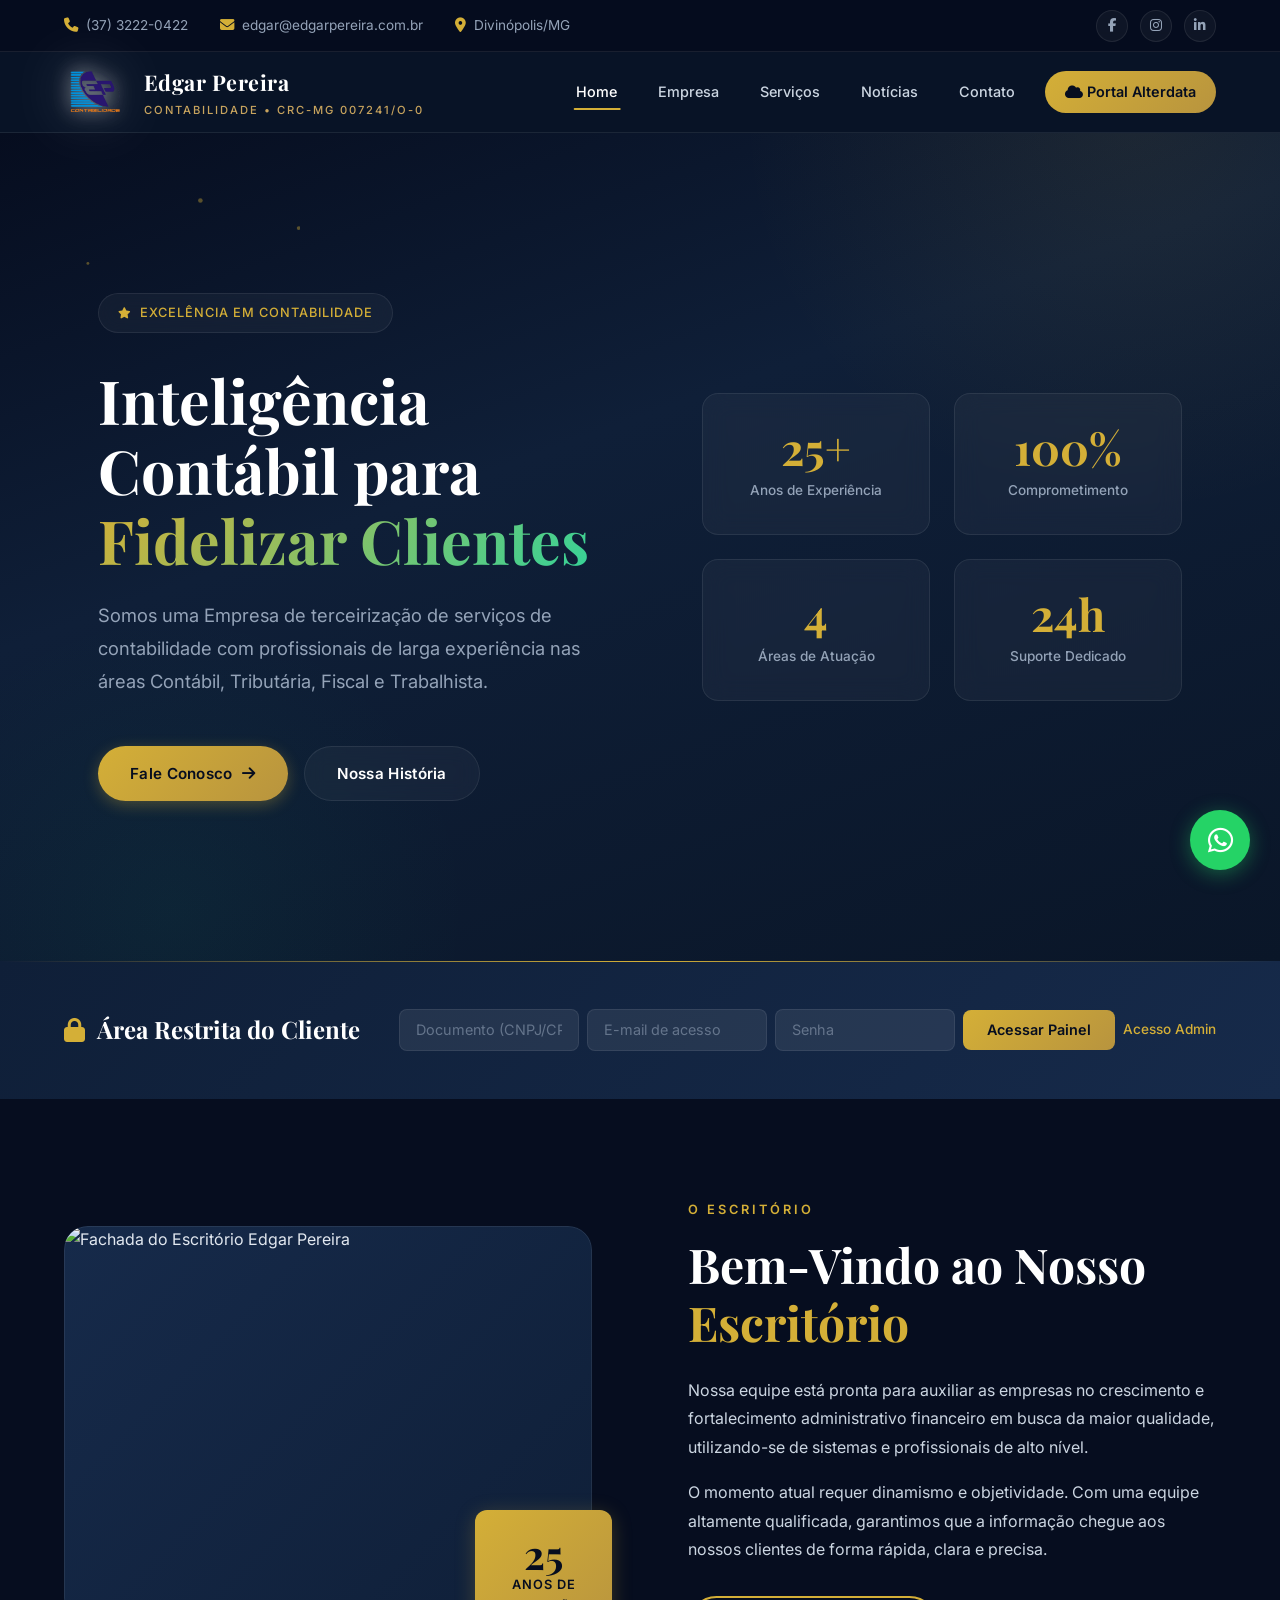
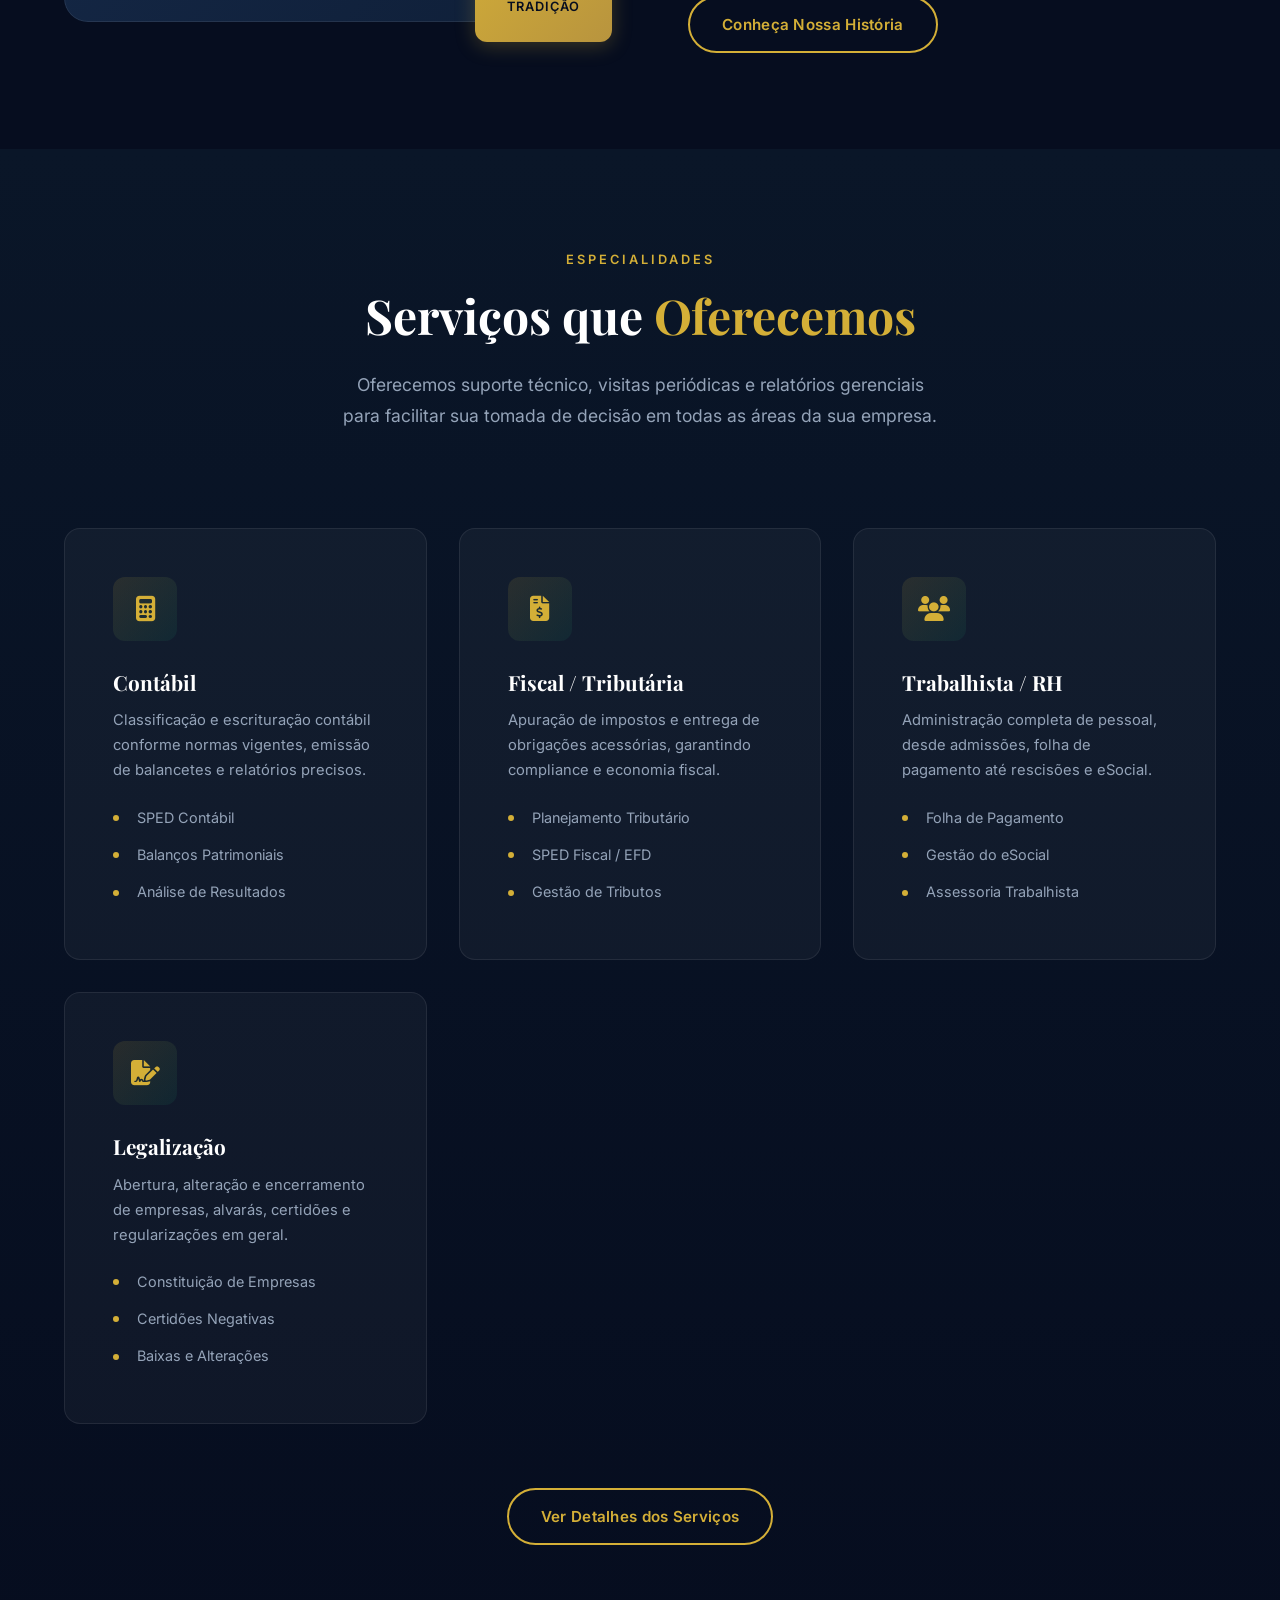
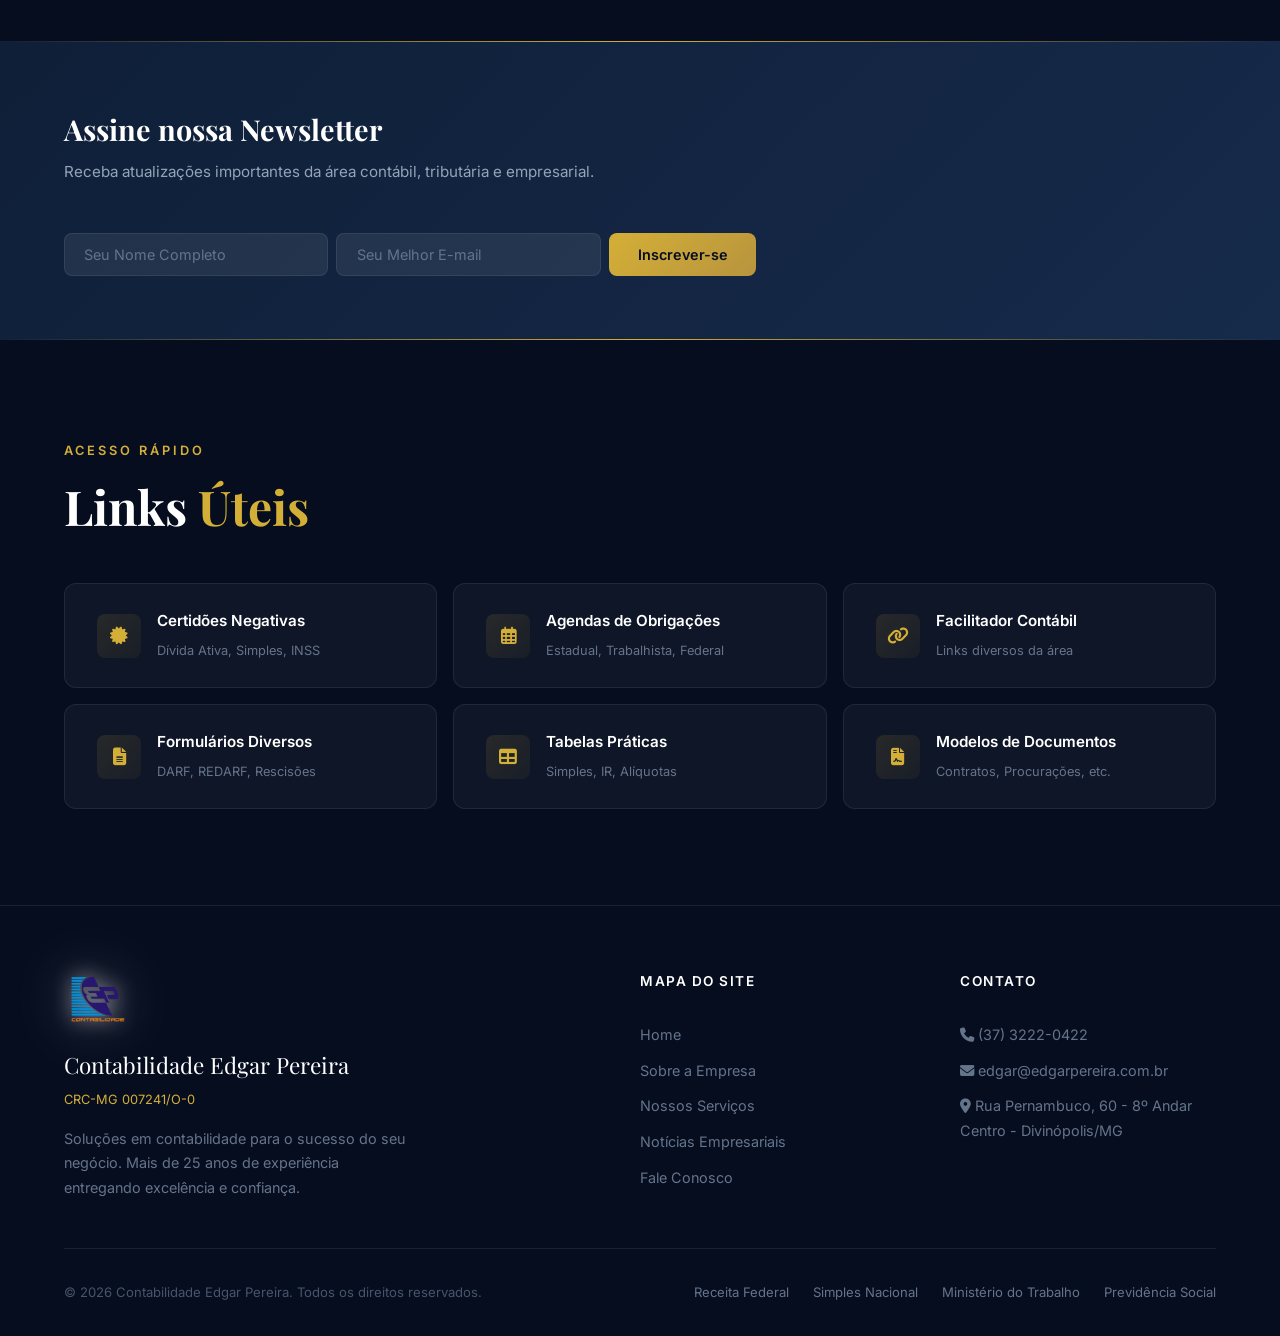
==== index.html @ 8eea9abb "fix: change about photo to _LAU6806 tratada" ====
<!DOCTYPE html>
<html lang="pt-br">
<head>
    <meta charset="UTF-8">
    <meta name="viewport" content="width=device-width, initial-scale=1.0">
    <title>Contabilidade Edgar Pereira | Soluções Contábeis de Excelência</title>
    <meta name="description" content="Especialistas em assessoria contábil, fiscal, trabalhista e legalização de empresas. Mais de 25 anos de experiência e soluções inteligentes para seu negócio.">
    
    <!-- CSS & Fonts -->
    <link rel="stylesheet" href="css/style.css">
    <link rel="stylesheet" href="https://cdnjs.cloudflare.com/ajax/libs/font-awesome/6.4.0/css/all.min.css">
</head>
<body>
    
    <!-- Top Bar -->
    <div class="top-bar">
        <div class="container">
            <div class="top-bar-contact">
                <a href="tel:+553732220422"><i class="fa-solid fa-phone"></i> (37) 3222-0422</a>
                <a href="mailto:edgar@edgarpereira.com.br"><i class="fa-solid fa-envelope"></i> edgar@edgarpereira.com.br</a>
                <span><i class="fa-solid fa-location-dot"></i> Divinópolis/MG</span>
            </div>
            <div class="social-links">
                <a href="#" target="_blank" aria-label="Facebook"><i class="fa-brands fa-facebook-f"></i></a>
                <a href="#" target="_blank" aria-label="Instagram"><i class="fa-brands fa-instagram"></i></a>
                <a href="#" target="_blank" aria-label="LinkedIn"><i class="fa-brands fa-linkedin-in"></i></a>
            </div>
        </div>
    </div>

    <!-- Navbar -->
    <nav class="navbar">
        <div class="container">
            <a href="index.html" class="navbar-brand">
                <img src="logo.png" alt="Contabilidade Edgar Pereira" class="brand-logo">
                <div class="brand-text">
                    <span class="brand-name">Edgar Pereira</span>
                    <span class="brand-subtitle">Contabilidade • CRC-MG 007241/O-0</span>
                </div>
            </a>
            
            <div class="menu-toggle">
                <span></span>
                <span></span>
                <span></span>
            </div>

            <div class="nav-links">
                <a href="index.html">Home</a>
                <a href="empresa.html">Empresa</a>
                <a href="servicos.html">Serviços</a>
                <a href="noticias.html">Notícias</a>
                <a href="contato.html">Contato</a>
                <a href="https://packup.alterdata.com.br" target="_blank" class="btn-alterdata"><i class="fa-solid fa-cloud"></i> Portal Alterdata</a>
            </div>
        </div>
    </nav>

    <!-- Hero Section -->
    <header class="hero">
        <div class="hero-bg"></div>
        <canvas id="particles-canvas"></canvas>
        <div class="container">
            <div class="hero-content reveal">
                <div class="hero-badge">
                    <i class="fa-solid fa-star"></i> Excelência em Contabilidade
                </div>
                <h1 class="hero-title">Inteligência<br>Contábil para <span class="highlight">Fidelizar Clientes</span></h1>
                <p class="hero-description">
                    Somos uma Empresa de terceirização de serviços de contabilidade com profissionais de larga experiência nas áreas Contábil, Tributária, Fiscal e Trabalhista.
                </p>
                <div class="hero-cta">
                    <a href="contato.html" class="btn btn-primary">Fale Conosco <i class="fa-solid fa-arrow-right"></i></a>
                    <a href="empresa.html" class="btn btn-secondary">Nossa História</a>
                </div>
            </div>
            
            <div class="hero-stats reveal-right stagger-2">
                <div class="stat-card">
                    <div class="stat-number">25+</div>
                    <div class="stat-label">Anos de Experiência</div>
                </div>
                <div class="stat-card">
                    <div class="stat-number">100%</div>
                    <div class="stat-label">Comprometimento</div>
                </div>
                <div class="stat-card">
                    <div class="stat-number">4</div>
                    <div class="stat-label">Áreas de Atuação</div>
                </div>
                <div class="stat-card">
                    <div class="stat-number">24h</div>
                    <div class="stat-label">Suporte Dedicado</div>
                </div>
            </div>
        </div>
    </header>

    <!-- Restricted Area -->
    <section class="restricted-area reveal">
        <div class="container">
            <h2><i class="fa-solid fa-lock"></i> Área Restrita do Cliente</h2>
            <form action="https://www.midiasistema.com/painel/login_script_externo.php" method="post" target="_blank" class="restricted-form">
                <input name="cliente_documento" type="text" placeholder="Documento (CNPJ/CPF)" required>
                <input name="user_mail" type="email" placeholder="E-mail de acesso" required>
                <input name="user_senha" type="password" placeholder="Senha" required>
                <input type="hidden" name="cliente" value="2236">
                <button type="submit" name="enviar">Acessar Painel</button>
                <a href="https://www.midiasistema.com/cliente/?cliente=2236" target="_blank" class="admin-link">Acesso Admin</a>
            </form>
        </div>
    </section>

    <!-- About Snippet Section -->
    <section class="section about-section reveal">
        <div class="container">
            <div class="about-image-wrapper reveal-left stagger-1">
                <div class="about-image">
                    <img src="fotos%20antigas%20contabilidade/_LAU6806%20tratada.jpg" alt="Fachada do Escritório Edgar Pereira" style="width: 100%; height: 100%; object-fit: cover;">
                </div>
                <div class="accent-box">
                    <div class="accent-number">25</div>
                    <div class="accent-text">Anos de<br>Tradição</div>
                </div>
            </div>
            
            <div class="about-text reveal-right stagger-2">
                <span class="section-label">O Escritório</span>
                <h2 class="section-title">Bem-Vindo ao Nosso <span>Escritório</span></h2>
                <p>Nossa equipe está pronta para auxiliar as empresas no crescimento e fortalecimento administrativo financeiro em busca da maior qualidade, utilizando-se de sistemas e profissionais de alto nível.</p>
                <p>O momento atual requer dinamismo e objetividade. Com uma equipe altamente qualificada, garantimos que a informação chegue aos nossos clientes de forma rápida, clara e precisa.</p>
                <a href="empresa.html" class="btn btn-outline" style="margin-top: 1rem;">Conheça Nossa História</a>
            </div>
        </div>
    </section>

    <!-- Services Snippet Section -->
    <section class="section section-dark reveal">
        <div class="container">
            <div style="text-align: center; margin-bottom: var(--space-4xl);" class="reveal">
                <span class="section-label">Especialidades</span>
                <h2 class="section-title">Serviços que <span>Oferecemos</span></h2>
                <p class="section-subtitle" style="margin: 0 auto;">Oferecemos suporte técnico, visitas periódicas e relatórios gerenciais para facilitar sua tomada de decisão em todas as áreas da sua empresa.</p>
            </div>
            
            <div class="services-grid">
                <div class="service-card reveal stagger-1">
                    <div class="service-icon"><i class="fa-solid fa-calculator"></i></div>
                    <h3>Contábil</h3>
                    <p>Classificação e escrituração contábil conforme normas vigentes, emissão de balancetes e relatórios precisos.</p>
                    <ul>
                        <li>SPED Contábil</li>
                        <li>Balanços Patrimoniais</li>
                        <li>Análise de Resultados</li>
                    </ul>
                </div>
                
                <div class="service-card reveal stagger-2">
                    <div class="service-icon"><i class="fa-solid fa-file-invoice-dollar"></i></div>
                    <h3>Fiscal / Tributária</h3>
                    <p>Apuração de impostos e entrega de obrigações acessórias, garantindo compliance e economia fiscal.</p>
                    <ul>
                        <li>Planejamento Tributário</li>
                        <li>SPED Fiscal / EFD</li>
                        <li>Gestão de Tributos</li>
                    </ul>
                </div>
                
                <div class="service-card reveal stagger-3">
                    <div class="service-icon"><i class="fa-solid fa-users"></i></div>
                    <h3>Trabalhista / RH</h3>
                    <p>Administração completa de pessoal, desde admissões, folha de pagamento até rescisões e eSocial.</p>
                    <ul>
                        <li>Folha de Pagamento</li>
                        <li>Gestão do eSocial</li>
                        <li>Assessoria Trabalhista</li>
                    </ul>
                </div>
                
                <div class="service-card reveal stagger-4">
                    <div class="service-icon"><i class="fa-solid fa-file-signature"></i></div>
                    <h3>Legalização</h3>
                    <p>Abertura, alteração e encerramento de empresas, alvarás, certidões e regularizações em geral.</p>
                    <ul>
                        <li>Constituição de Empresas</li>
                        <li>Certidões Negativas</li>
                        <li>Baixas e Alterações</li>
                    </ul>
                </div>
            </div>
            
            <div style="text-align: center; margin-top: var(--space-3xl);" class="reveal stagger-5">
                <a href="servicos.html" class="btn btn-outline">Ver Detalhes dos Serviços</a>
            </div>
        </div>
    </section>

    <!-- Newsletter -->
    <section class="newsletter-section reveal">
        <div class="container">
            <div class="newsletter-content">
                <h2>Assine nossa Newsletter</h2>
                <p>Receba atualizações importantes da área contábil, tributária e empresarial.</p>
            </div>
            <div id="newsletter-message" style="margin-bottom: 15px; font-weight: bold; text-align: center;"></div>
            <form id="newsletter-form" class="newsletter-form">
                <input type="text" id="nl-nome" name="nome_user" placeholder="Seu Nome Completo" required>
                <input type="email" id="nl-email" name="email_user" placeholder="Seu Melhor E-mail" required>
                <button type="submit" id="nl-btn" name="send">Inscrever-se</button>
            </form>
        </div>
    </section>

    <!-- Links Úteis -->
    <section class="section reveal">
        <div class="container">
            <span class="section-label">Acesso Rápido</span>
            <h2 class="section-title">Links <span>Úteis</span></h2>
            
            <div class="links-grid" style="margin-top: var(--space-2xl);">
                <a href="https://www.sitecontabil.com.br/certidoes.htm" target="_blank" class="link-card reveal stagger-1">
                    <div class="link-icon"><i class="fa-solid fa-certificate"></i></div>
                    <div>
                        <h4>Certidões Negativas</h4>
                        <span>Dívida Ativa, Simples, INSS</span>
                    </div>
                </a>
                <a href="https://www.sitecontabil.com.br/agendas" target="_blank" class="link-card reveal stagger-2">
                    <div class="link-icon"><i class="fa-regular fa-calendar-days"></i></div>
                    <div>
                        <h4>Agendas de Obrigações</h4>
                        <span>Estadual, Trabalhista, Federal</span>
                    </div>
                </a>
                <a href="https://www.sitecontabil.com.br/facilitador.htm" target="_blank" class="link-card reveal stagger-3">
                    <div class="link-icon"><i class="fa-solid fa-link"></i></div>
                    <div>
                        <h4>Facilitador Contábil</h4>
                        <span>Links diversos da área</span>
                    </div>
                </a>
                <a href="https://www.sitecontabil.com.br/formularios/" target="_blank" class="link-card reveal stagger-4">
                    <div class="link-icon"><i class="fa-solid fa-file-lines"></i></div>
                    <div>
                        <h4>Formulários Diversos</h4>
                        <span>DARF, REDARF, Rescisões</span>
                    </div>
                </a>
                <a href="https://www.sitecontabil.com.br/tabelas_praticas.htm" target="_blank" class="link-card reveal stagger-5">
                    <div class="link-icon"><i class="fa-solid fa-table"></i></div>
                    <div>
                        <h4>Tabelas Práticas</h4>
                        <span>Simples, IR, Alíquotas</span>
                    </div>
                </a>
                <a href="https://www.sitecontabil.com.br/modelos_contrato.htm" target="_blank" class="link-card reveal stagger-6">
                    <div class="link-icon"><i class="fa-solid fa-file-contract"></i></div>
                    <div>
                        <h4>Modelos de Documentos</h4>
                        <span>Contratos, Procurações, etc.</span>
                    </div>
                </a>
            </div>
        </div>
    </section>

    <!-- Footer -->
    <footer class="footer">
        <div class="container">
            <div class="footer-grid">
                <div class="footer-brand">
                    <img src="logo.png" alt="Contabilidade Edgar Pereira" class="footer-logo">
                    <div class="brand-name">Contabilidade Edgar Pereira</div>
                    <div class="brand-crc">CRC-MG 007241/O-0</div>
                    <p>Soluções em contabilidade para o sucesso do seu negócio. Mais de 25 anos de experiência entregando excelência e confiança.</p>
                </div>
                
                <div class="footer-links">
                    <h4>Mapa do Site</h4>
                    <a href="index.html">Home</a>
                    <a href="empresa.html">Sobre a Empresa</a>
                    <a href="servicos.html">Nossos Serviços</a>
                    <a href="noticias.html">Notícias Empresariais</a>
                    <a href="contato.html">Fale Conosco</a>
                </div>
                
                <div class="footer-links">
                    <h4>Contato</h4>
                    <a href="tel:+553732220422"><i class="fa-solid fa-phone"></i> (37) 3222-0422</a>
                    <a href="mailto:edgar@edgarpereira.com.br"><i class="fa-solid fa-envelope"></i> edgar@edgarpereira.com.br</a>
                    <a href="https://maps.google.com/?q=Rua+Pernambuco,+60+-+Centro,+Divinópolis+-+MG" target="_blank"><i class="fa-solid fa-location-dot"></i> Rua Pernambuco, 60 - 8º Andar<br>Centro - Divinópolis/MG</a>
                </div>
            </div>
            
            <div class="footer-bottom">
                <p>&copy; 2026 Contabilidade Edgar Pereira. Todos os direitos reservados.</p>
                <div class="footer-gov-links">
                    <a href="http://www.receita.fazenda.gov.br/" target="_blank">Receita Federal</a>
                    <a href="http://www8.receita.fazenda.gov.br/SimplesNacional/" target="_blank">Simples Nacional</a>
                    <a href="http://www.mtps.gov.br/" target="_blank">Ministério do Trabalho</a>
                    <a href="http://www.previdencia.gov.br/" target="_blank">Previdência Social</a>
                </div>
            </div>
        </div>
    </footer>

    <!-- Floating Elements -->
    <a href="https://wa.me/553732220422" target="_blank" class="whatsapp-float" aria-label="WhatsApp">
        <i class="fa-brands fa-whatsapp"></i>
    </a>
    
    <button class="back-to-top" aria-label="Voltar ao topo">
        <i class="fa-solid fa-chevron-up"></i>
    </button>

    <!-- Scripts -->
    <script src="js/main.js"></script>
    <script>
        const NEWSLETTER_URL = 'https://script.google.com/macros/s/AKfycbyK0BkBo6kklNjmNPV7wHRUzRSc8_sL4r95e6gVfhemsS6OYtiVUzCpNqLwA0wTCwpm/exec';
        
        document.getElementById('newsletter-form').addEventListener('submit', async function(e) {
            e.preventDefault();
            const btn = document.getElementById('nl-btn');
            const msg = document.getElementById('newsletter-message');
            const nome = document.getElementById('nl-nome').value;
            const email = document.getElementById('nl-email').value;
            
            btn.innerHTML = '<i class="fa-solid fa-circle-notch fa-spin"></i> Aguarde...';
            btn.disabled = true;
            msg.innerHTML = '';
            
            try {
                const response = await fetch(NEWSLETTER_URL, {
                    method: 'POST',
                    body: JSON.stringify({ action: 'subscribe', nome: nome, email: email })
                });
                const result = await response.json();
                
                if (result.status === 'success') {
                    msg.innerHTML = '<span style="color: #25D366;"><i class="fa-solid fa-check-circle"></i> Inscrição realizada com sucesso!</span>';
                    document.getElementById('newsletter-form').reset();
                } else {
                    msg.innerHTML = '<span style="color: #ef4444;"><i class="fa-solid fa-circle-xmark"></i> Ocorreu um erro, tente novamente.</span>';
                }
            } catch (error) {
                // Em Google Apps Script, o POST via fetch frequentemente falha no navegador por CORS,
                // mesmo após o servidor do Google ter processado e salvo a inscrição corretamente.
                msg.innerHTML = '<span style="color: #25D366;"><i class="fa-solid fa-check-circle"></i> Inscrição realizada com sucesso!</span>';
                document.getElementById('newsletter-form').reset();
            } finally {
                btn.innerHTML = 'Inscrever-se';
                btn.disabled = false;
            }
        });
    </script>
</body>
</html>
---- css/style.css ----
/* ============================================================
   CONTABILIDADE EDGAR PEREIRA - PREMIUM DESIGN SYSTEM
   ============================================================ */

/* ---------- Google Fonts ---------- */
@import url('https://fonts.googleapis.com/css2?family=Inter:wght@300;400;500;600;700;800&family=Playfair+Display:ital,wght@0,400;0,600;0,700;1,400&display=swap');

/* ---------- CSS Variables ---------- */
:root {
  /* Primary palette */
  --navy-900: #060d1f;
  --navy-800: #0a1628;
  --navy-700: #0f1f38;
  --navy-600: #162a4a;
  --navy-500: #1e3a5f;

  /* Accent gold */
  --gold-400: #d4af37;
  --gold-500: #c8a45e;
  --gold-600: #b8943e;
  --gold-glow: rgba(212, 175, 55, 0.3);

  /* Accent emerald */
  --emerald-400: #34d399;
  --emerald-500: #10b981;
  --emerald-600: #059669;

  /* Neutrals */
  --white: #ffffff;
  --gray-100: #f1f5f9;
  --gray-200: #e2e8f0;
  --gray-300: #cbd5e1;
  --gray-400: #94a3b8;
  --gray-500: #64748b;
  --gray-600: #475569;

  /* Glass */
  --glass-bg: rgba(255, 255, 255, 0.04);
  --glass-border: rgba(255, 255, 255, 0.08);
  --glass-bg-hover: rgba(255, 255, 255, 0.08);
  --glass-strong: rgba(255, 255, 255, 0.1);

  /* Typography */
  --font-heading: 'Playfair Display', Georgia, serif;
  --font-body: 'Inter', -apple-system, BlinkMacSystemFont, sans-serif;

  /* Spacing */
  --space-xs: 0.25rem;
  --space-sm: 0.5rem;
  --space-md: 1rem;
  --space-lg: 1.5rem;
  --space-xl: 2rem;
  --space-2xl: 3rem;
  --space-3xl: 4rem;
  --space-4xl: 6rem;

  /* Borders */
  --radius-sm: 8px;
  --radius-md: 12px;
  --radius-lg: 16px;
  --radius-xl: 24px;
  --radius-full: 9999px;

  /* Transitions */
  --transition-fast: 0.2s cubic-bezier(0.4, 0, 0.2, 1);
  --transition-base: 0.3s cubic-bezier(0.4, 0, 0.2, 1);
  --transition-slow: 0.5s cubic-bezier(0.4, 0, 0.2, 1);
  --transition-spring: 0.6s cubic-bezier(0.34, 1.56, 0.64, 1);

  /* Shadows */
  --shadow-sm: 0 2px 8px rgba(0, 0, 0, 0.3);
  --shadow-md: 0 4px 16px rgba(0, 0, 0, 0.4);
  --shadow-lg: 0 8px 32px rgba(0, 0, 0, 0.5);
  --shadow-gold: 0 4px 20px rgba(212, 175, 55, 0.25);

  /* Container */
  --container-max: 1200px;
  --container-padding: 1.5rem;
}

/* ---------- Reset & Base ---------- */
*,
*::before,
*::after {
  margin: 0;
  padding: 0;
  box-sizing: border-box;
}

html {
  scroll-behavior: smooth;
  font-size: 16px;
}

body {
  font-family: var(--font-body);
  background-color: var(--navy-900);
  color: var(--gray-200);
  line-height: 1.7;
  overflow-x: hidden;
  -webkit-font-smoothing: antialiased;
  -moz-osx-font-smoothing: grayscale;
}

a {
  text-decoration: none;
  color: inherit;
  transition: color var(--transition-fast);
}

ul {
  list-style: none;
}

img {
  max-width: 100%;
  height: auto;
  display: block;
}

button {
  cursor: pointer;
  border: none;
  font-family: var(--font-body);
}

input, textarea {
  font-family: var(--font-body);
  outline: none;
}

/* ---------- Utility ---------- */
.container {
  max-width: var(--container-max);
  margin: 0 auto;
  padding: 0 var(--container-padding);
}

.section {
  padding: var(--space-4xl) 0;
}

.section-dark {
  background: linear-gradient(180deg, var(--navy-800) 0%, var(--navy-900) 100%);
}

.section-accent {
  background: linear-gradient(135deg, var(--navy-700) 0%, var(--navy-800) 100%);
  position: relative;
}

.section-accent::before {
  content: '';
  position: absolute;
  top: 0;
  left: 0;
  right: 0;
  height: 1px;
  background: linear-gradient(90deg, transparent, var(--gold-400), transparent);
}

.section-accent::after {
  content: '';
  position: absolute;
  bottom: 0;
  left: 0;
  right: 0;
  height: 1px;
  background: linear-gradient(90deg, transparent, var(--gold-400), transparent);
}

/* ---------- Typography ---------- */
.section-label {
  font-family: var(--font-body);
  font-size: 0.8rem;
  font-weight: 600;
  letter-spacing: 3px;
  text-transform: uppercase;
  color: var(--gold-400);
  margin-bottom: var(--space-md);
  display: inline-block;
}

.section-title {
  font-family: var(--font-heading);
  font-size: clamp(2rem, 4vw, 3rem);
  font-weight: 700;
  color: var(--white);
  line-height: 1.2;
  margin-bottom: var(--space-lg);
}

.section-title span {
  color: var(--gold-400);
}

.section-subtitle {
  font-size: 1.1rem;
  color: var(--gray-400);
  max-width: 600px;
  line-height: 1.8;
}

/* ---------- Top Bar ---------- */
.top-bar {
  background: rgba(6, 13, 31, 0.9);
  backdrop-filter: blur(10px);
  border-bottom: 1px solid var(--glass-border);
  padding: 0.6rem 0;
  position: relative;
  z-index: 100;
}

.top-bar .container {
  display: flex;
  justify-content: space-between;
  align-items: center;
  flex-wrap: wrap;
  gap: 0.5rem;
}

.top-bar-contact {
  display: flex;
  align-items: center;
  gap: var(--space-xl);
  flex-wrap: wrap;
}

.top-bar-contact a,
.top-bar-contact span {
  font-size: 0.85rem;
  color: var(--gray-400);
  display: flex;
  align-items: center;
  gap: 0.5rem;
  transition: color var(--transition-fast);
}

.top-bar-contact a:hover {
  color: var(--gold-400);
}

.top-bar-contact i {
  color: var(--gold-400);
  font-size: 0.9rem;
}

.social-links {
  display: flex;
  gap: 0.75rem;
}

.social-links a {
  width: 32px;
  height: 32px;
  border-radius: var(--radius-full);
  background: var(--glass-bg);
  border: 1px solid var(--glass-border);
  display: flex;
  align-items: center;
  justify-content: center;
  color: var(--gray-400);
  font-size: 0.85rem;
  transition: all var(--transition-base);
}

.social-links a:hover {
  background: var(--gold-400);
  border-color: var(--gold-400);
  color: var(--navy-900);
  transform: translateY(-2px);
  box-shadow: var(--shadow-gold);
}

/* ---------- Navbar ---------- */
.navbar {
  position: sticky;
  top: 0;
  z-index: 1000;
  background: rgba(10, 22, 40, 0.85);
  backdrop-filter: blur(20px);
  -webkit-backdrop-filter: blur(20px);
  border-bottom: 1px solid var(--glass-border);
  transition: all var(--transition-base);
}

.navbar.scrolled {
  background: rgba(6, 13, 31, 0.97);
  box-shadow: var(--shadow-lg);
}

.navbar .container {
  display: flex;
  justify-content: space-between;
  align-items: center;
  height: 80px;
}

.navbar-brand {
  display: flex;
  align-items: center;
  gap: 1rem;
}

.navbar-brand .brand-logo {
  max-height: 55px;
  width: auto;
  max-width: 220px;
  object-fit: contain;
  filter: drop-shadow(0px 0px 10px rgba(255, 255, 255, 0.6)) drop-shadow(0px 0px 30px rgba(255, 255, 255, 0.3));
}

.navbar-brand .brand-text {
  display: flex;
  flex-direction: column;
}

.navbar-brand .brand-name {
  font-family: var(--font-heading);
  font-size: 1.35rem;
  font-weight: 700;
  color: var(--white);
  letter-spacing: 0.5px;
  transition: color var(--transition-fast);
}

.navbar-brand:hover .brand-name {
  color: var(--gold-400);
}

.navbar-brand .brand-subtitle {
  font-size: 0.7rem;
  color: var(--gold-500);
  letter-spacing: 2px;
  text-transform: uppercase;
  font-weight: 500;
}

.nav-links {
  display: flex;
  align-items: center;
  gap: 0.25rem;
}

.nav-links a {
  padding: 0.6rem 1.15rem;
  font-size: 0.9rem;
  font-weight: 500;
  color: var(--gray-300);
  border-radius: var(--radius-sm);
  transition: all var(--transition-base);
  position: relative;
}

.nav-links a::after {
  content: '';
  position: absolute;
  bottom: 4px;
  left: 50%;
  transform: translateX(-50%);
  width: 0;
  height: 2px;
  background: var(--gold-400);
  border-radius: 1px;
  transition: width var(--transition-base);
}

.nav-links a:hover,
.nav-links a.active {
  color: var(--white);
}

.nav-links a:hover::after,
.nav-links a.active::after {
  width: 60%;
}

.nav-links .btn-alterdata {
  background: linear-gradient(135deg, var(--gold-400), var(--gold-600));
  color: var(--navy-900) !important;
  font-weight: 600;
  padding: 0.55rem 1.25rem;
  border-radius: var(--radius-full);
  margin-left: 0.5rem;
}

.nav-links .btn-alterdata::after {
  display: none;
}

.nav-links .btn-alterdata:hover {
  transform: translateY(-2px);
  box-shadow: var(--shadow-gold);
}

/* Mobile Menu Toggle */
.menu-toggle {
  display: none;
  flex-direction: column;
  gap: 5px;
  cursor: pointer;
  padding: 5px;
  z-index: 1001;
}

.menu-toggle span {
  width: 26px;
  height: 2.5px;
  background: var(--white);
  border-radius: 2px;
  transition: all var(--transition-base);
  transform-origin: center;
}

.menu-toggle.active span:nth-child(1) {
  transform: rotate(45deg) translate(5px, 5px);
}

.menu-toggle.active span:nth-child(2) {
  opacity: 0;
  transform: translateX(-10px);
}

.menu-toggle.active span:nth-child(3) {
  transform: rotate(-45deg) translate(5px, -5px);
}

/* ---------- Hero Section ---------- */
.hero {
  position: relative;
  min-height: 92vh;
  display: flex;
  align-items: center;
  overflow: hidden;
  background: linear-gradient(160deg, var(--navy-900) 0%, var(--navy-700) 40%, var(--navy-800) 100%);
}

.hero-bg {
  position: absolute;
  inset: 0;
  z-index: 0;
}

.hero-bg::before {
  content: '';
  position: absolute;
  top: -50%;
  right: -20%;
  width: 800px;
  height: 800px;
  background: radial-gradient(circle, rgba(212, 175, 55, 0.08) 0%, transparent 70%);
  border-radius: 50%;
  animation: float-glow 8s ease-in-out infinite;
}

.hero-bg::after {
  content: '';
  position: absolute;
  bottom: -30%;
  left: -10%;
  width: 600px;
  height: 600px;
  background: radial-gradient(circle, rgba(16, 185, 129, 0.06) 0%, transparent 70%);
  border-radius: 50%;
  animation: float-glow 10s ease-in-out infinite reverse;
}

@keyframes float-glow {
  0%, 100% { transform: translate(0, 0) scale(1); }
  50% { transform: translate(30px, -30px) scale(1.1); }
}

/* Particles canvas */
#particles-canvas {
  position: absolute;
  inset: 0;
  z-index: 1;
}

.hero .container {
  position: relative;
  z-index: 2;
  display: flex;
  align-items: center;
  justify-content: space-between;
  gap: var(--space-3xl);
}

.hero-content {
  max-width: 600px;
  flex: 1;
}

.hero-badge {
  display: inline-flex;
  align-items: center;
  gap: 0.5rem;
  background: var(--glass-bg);
  border: 1px solid var(--glass-border);
  padding: 0.5rem 1.2rem;
  border-radius: var(--radius-full);
  font-size: 0.8rem;
  color: var(--gold-400);
  font-weight: 500;
  letter-spacing: 1px;
  text-transform: uppercase;
  margin-bottom: var(--space-xl);
  backdrop-filter: blur(10px);
}

.hero-badge i {
  font-size: 0.7rem;
}

.hero-title {
  font-family: var(--font-heading);
  font-size: clamp(2.5rem, 5vw, 3.8rem);
  font-weight: 700;
  color: var(--white);
  line-height: 1.15;
  margin-bottom: var(--space-lg);
}

.hero-title .highlight {
  background: linear-gradient(135deg, var(--gold-400), var(--emerald-400));
  -webkit-background-clip: text;
  -webkit-text-fill-color: transparent;
  background-clip: text;
}

.hero-description {
  font-size: 1.15rem;
  color: var(--gray-400);
  line-height: 1.8;
  margin-bottom: var(--space-2xl);
  max-width: 520px;
}

.hero-cta {
  display: flex;
  gap: var(--space-md);
  flex-wrap: wrap;
}

.hero-stats {
  flex: 1;
  max-width: 480px;
  display: grid;
  grid-template-columns: 1fr 1fr;
  gap: var(--space-lg);
}

.stat-card {
  background: var(--glass-bg);
  border: 1px solid var(--glass-border);
  border-radius: var(--radius-lg);
  padding: var(--space-xl);
  backdrop-filter: blur(12px);
  transition: all var(--transition-base);
  text-align: center;
}

.stat-card:hover {
  background: var(--glass-bg-hover);
  transform: translateY(-4px);
  border-color: rgba(212, 175, 55, 0.2);
}

.stat-number {
  font-family: var(--font-heading);
  font-size: 2.8rem;
  font-weight: 700;
  color: var(--gold-400);
  line-height: 1;
  margin-bottom: 0.5rem;
}

.stat-label {
  font-size: 0.85rem;
  color: var(--gray-400);
  font-weight: 500;
}

/* Inner page hero */
.hero-inner {
  min-height: 40vh;
  padding: var(--space-4xl) 0 var(--space-3xl);
  display: flex;
  align-items: flex-end;
  position: relative;
  background: linear-gradient(160deg, var(--navy-900) 0%, var(--navy-700) 50%, var(--navy-800) 100%);
  overflow: hidden;
}

.hero-inner .hero-bg {
  opacity: 0.5;
}

.hero-inner .container {
  position: relative;
  z-index: 2;
}

.hero-inner .breadcrumb {
  display: flex;
  align-items: center;
  gap: 0.5rem;
  font-size: 0.85rem;
  color: var(--gray-400);
  margin-bottom: var(--space-md);
}

.hero-inner .breadcrumb a {
  color: var(--gold-400);
}

.hero-inner .breadcrumb a:hover {
  color: var(--gold-600);
}

.hero-inner .hero-title {
  font-size: clamp(2rem, 4vw, 3rem);
  margin-bottom: var(--space-sm);
}

.hero-inner .hero-description {
  font-size: 1.05rem;
  margin-bottom: 0;
}

/* ---------- Buttons ---------- */
.btn {
  display: inline-flex;
  align-items: center;
  justify-content: center;
  gap: 0.6rem;
  padding: 0.85rem 2rem;
  font-size: 0.95rem;
  font-weight: 600;
  border-radius: var(--radius-full);
  transition: all var(--transition-base);
  cursor: pointer;
  border: none;
  letter-spacing: 0.3px;
}

.btn-primary {
  background: linear-gradient(135deg, var(--gold-400), var(--gold-600));
  color: var(--navy-900);
  box-shadow: 0 4px 15px rgba(212, 175, 55, 0.3);
}

.btn-primary:hover {
  transform: translateY(-3px);
  box-shadow: 0 6px 25px rgba(212, 175, 55, 0.45);
}

.btn-secondary {
  background: var(--glass-bg);
  color: var(--white);
  border: 1px solid var(--glass-border);
  backdrop-filter: blur(10px);
}

.btn-secondary:hover {
  background: var(--glass-bg-hover);
  border-color: var(--gold-400);
  color: var(--gold-400);
  transform: translateY(-3px);
}

.btn-outline {
  background: transparent;
  color: var(--gold-400);
  border: 2px solid var(--gold-400);
}

.btn-outline:hover {
  background: var(--gold-400);
  color: var(--navy-900);
  transform: translateY(-3px);
  box-shadow: var(--shadow-gold);
}

.btn-sm {
  padding: 0.55rem 1.4rem;
  font-size: 0.85rem;
}

.btn-lg {
  padding: 1rem 2.5rem;
  font-size: 1.05rem;
}

/* ---------- Glass Cards ---------- */
.glass-card {
  background: var(--glass-bg);
  border: 1px solid var(--glass-border);
  border-radius: var(--radius-lg);
  padding: var(--space-xl);
  backdrop-filter: blur(12px);
  transition: all var(--transition-base);
}

.glass-card:hover {
  background: var(--glass-bg-hover);
  transform: translateY(-6px);
  border-color: rgba(212, 175, 55, 0.2);
  box-shadow: 0 20px 40px rgba(0, 0, 0, 0.3);
}

.glass-card .card-icon {
  width: 56px;
  height: 56px;
  border-radius: var(--radius-md);
  background: linear-gradient(135deg, rgba(212, 175, 55, 0.15), rgba(212, 175, 55, 0.05));
  display: flex;
  align-items: center;
  justify-content: center;
  margin-bottom: var(--space-lg);
  font-size: 1.5rem;
  color: var(--gold-400);
  transition: all var(--transition-base);
}

.glass-card:hover .card-icon {
  background: linear-gradient(135deg, var(--gold-400), var(--gold-600));
  color: var(--navy-900);
  transform: scale(1.1);
}

.glass-card .card-title {
  font-family: var(--font-heading);
  font-size: 1.25rem;
  font-weight: 600;
  color: var(--white);
  margin-bottom: var(--space-sm);
}

.glass-card .card-text {
  font-size: 0.92rem;
  color: var(--gray-400);
  line-height: 1.7;
}

/* ---------- Restricted Area Section ---------- */
.restricted-area {
  background: linear-gradient(135deg, var(--navy-700), var(--navy-600));
  padding: var(--space-2xl) 0;
  position: relative;
  overflow: hidden;
}

.restricted-area::before {
  content: '';
  position: absolute;
  top: 0;
  left: 0;
  right: 0;
  height: 1px;
  background: linear-gradient(90deg, transparent, var(--gold-400), transparent);
}

.restricted-area .container {
  display: flex;
  align-items: center;
  justify-content: space-between;
  gap: var(--space-xl);
  flex-wrap: wrap;
}

.restricted-area h2 {
  font-family: var(--font-heading);
  font-size: 1.5rem;
  color: var(--white);
  display: flex;
  align-items: center;
  gap: 0.75rem;
}

.restricted-area h2 i {
  color: var(--gold-400);
}

.restricted-form {
  display: flex;
  align-items: center;
  gap: var(--space-sm);
  flex-wrap: wrap;
}

.restricted-form input {
  background: rgba(255, 255, 255, 0.08);
  border: 1px solid var(--glass-border);
  border-radius: var(--radius-sm);
  padding: 0.7rem 1rem;
  color: var(--white);
  font-size: 0.9rem;
  width: 180px;
  transition: all var(--transition-fast);
}

.restricted-form input::placeholder {
  color: var(--gray-500);
}

.restricted-form input:focus {
  border-color: var(--gold-400);
  background: rgba(255, 255, 255, 0.12);
  box-shadow: 0 0 0 3px rgba(212, 175, 55, 0.1);
}

.restricted-form button {
  background: linear-gradient(135deg, var(--gold-400), var(--gold-600));
  color: var(--navy-900);
  font-weight: 600;
  padding: 0.7rem 1.5rem;
  border-radius: var(--radius-sm);
  font-size: 0.9rem;
  transition: all var(--transition-base);
}

.restricted-form button:hover {
  transform: translateY(-2px);
  box-shadow: var(--shadow-gold);
}

.restricted-form .admin-link {
  color: var(--gold-400);
  font-size: 0.85rem;
  font-weight: 500;
  border-bottom: 1px solid transparent;
  transition: all var(--transition-fast);
}

.restricted-form .admin-link:hover {
  border-bottom-color: var(--gold-400);
}

/* ---------- About / Empresa Section ---------- */
.about-section .container {
  display: grid;
  grid-template-columns: 1fr 1fr;
  gap: var(--space-4xl);
  align-items: center;
}

.about-image-wrapper {
  position: relative;
}

.about-image {
  width: 100%;
  aspect-ratio: 4/3;
  border-radius: var(--radius-xl);
  overflow: hidden;
  position: relative;
  background: linear-gradient(135deg, var(--navy-600), var(--navy-700));
  display: flex;
  align-items: center;
  justify-content: center;
}

.about-image-placeholder {
  font-size: 5rem;
  color: var(--gold-400);
  opacity: 0.3;
}

.about-image::after {
  content: '';
  position: absolute;
  inset: 0;
  border: 1px solid var(--glass-border);
  border-radius: var(--radius-xl);
}

.about-image-wrapper .accent-box {
  position: absolute;
  bottom: -20px;
  right: -20px;
  background: linear-gradient(135deg, var(--gold-400), var(--gold-600));
  padding: var(--space-lg) var(--space-xl);
  border-radius: var(--radius-md);
  color: var(--navy-900);
  text-align: center;
  box-shadow: var(--shadow-gold);
}

.accent-box .accent-number {
  font-family: var(--font-heading);
  font-size: 2.5rem;
  font-weight: 700;
  line-height: 1;
}

.accent-box .accent-text {
  font-size: 0.8rem;
  font-weight: 600;
  text-transform: uppercase;
  letter-spacing: 1px;
}

.about-text p {
  color: var(--gray-300);
  margin-bottom: var(--space-md);
  font-size: 1rem;
  line-height: 1.8;
}

/* ---------- Services Grid ---------- */
.services-grid {
  display: grid;
  grid-template-columns: repeat(auto-fit, minmax(280px, 1fr));
  gap: var(--space-xl);
}

.service-card {
  background: var(--glass-bg);
  border: 1px solid var(--glass-border);
  border-radius: var(--radius-lg);
  padding: var(--space-2xl);
  position: relative;
  overflow: hidden;
  transition: all var(--transition-base);
}

.service-card::before {
  content: '';
  position: absolute;
  top: 0;
  left: 0;
  right: 0;
  height: 3px;
  background: linear-gradient(90deg, var(--gold-400), var(--emerald-400));
  transform: scaleX(0);
  transition: transform var(--transition-base);
}

.service-card:hover {
  background: var(--glass-bg-hover);
  transform: translateY(-8px);
  box-shadow: 0 25px 50px rgba(0, 0, 0, 0.3);
}

.service-card:hover::before {
  transform: scaleX(1);
}

.service-icon {
  width: 64px;
  height: 64px;
  border-radius: var(--radius-md);
  background: linear-gradient(135deg, rgba(212, 175, 55, 0.12), rgba(16, 185, 129, 0.08));
  display: flex;
  align-items: center;
  justify-content: center;
  font-size: 1.6rem;
  color: var(--gold-400);
  margin-bottom: var(--space-lg);
  transition: all var(--transition-base);
}

.service-card:hover .service-icon {
  background: linear-gradient(135deg, var(--gold-400), var(--gold-600));
  color: var(--navy-900);
  transform: rotateY(180deg);
}

.service-card h3 {
  font-family: var(--font-heading);
  font-size: 1.3rem;
  color: var(--white);
  margin-bottom: var(--space-sm);
}

.service-card p {
  font-size: 0.92rem;
  color: var(--gray-400);
  line-height: 1.7;
}

.service-card ul {
  margin-top: var(--space-md);
}

.service-card ul li {
  color: var(--gray-400);
  font-size: 0.9rem;
  padding: 0.4rem 0;
  padding-left: 1.5rem;
  position: relative;
}

.service-card ul li::before {
  content: '';
  position: absolute;
  left: 0;
  top: 50%;
  width: 6px;
  height: 6px;
  background: var(--gold-400);
  border-radius: 50%;
  transform: translateY(-50%);
}

/* ---------- Mission / Vision / Values ---------- */
.mvv-grid {
  display: grid;
  grid-template-columns: repeat(3, 1fr);
  gap: var(--space-xl);
}

.mvv-card {
  background: var(--glass-bg);
  border: 1px solid var(--glass-border);
  border-radius: var(--radius-lg);
  padding: var(--space-2xl);
  text-align: center;
  transition: all var(--transition-base);
  position: relative;
  overflow: hidden;
}

.mvv-card::after {
  content: '';
  position: absolute;
  bottom: 0;
  left: 0;
  right: 0;
  height: 3px;
  background: linear-gradient(90deg, var(--gold-400), var(--emerald-400));
  transform: scaleX(0);
  transition: transform var(--transition-base);
}

.mvv-card:hover {
  transform: translateY(-6px);
  background: var(--glass-bg-hover);
}

.mvv-card:hover::after {
  transform: scaleX(1);
}

.mvv-card .mvv-icon {
  width: 72px;
  height: 72px;
  border-radius: 50%;
  background: linear-gradient(135deg, rgba(212, 175, 55, 0.15), rgba(212, 175, 55, 0.05));
  display: flex;
  align-items: center;
  justify-content: center;
  margin: 0 auto var(--space-lg);
  font-size: 1.8rem;
  color: var(--gold-400);
  transition: all var(--transition-base);
}

.mvv-card:hover .mvv-icon {
  background: linear-gradient(135deg, var(--gold-400), var(--gold-600));
  color: var(--navy-900);
  transform: scale(1.1);
}

.mvv-card h3 {
  font-family: var(--font-heading);
  font-size: 1.4rem;
  color: var(--white);
  margin-bottom: var(--space-md);
}

.mvv-card p {
  font-size: 0.92rem;
  color: var(--gray-400);
  line-height: 1.7;
}

/* ---------- Newsletter ---------- */
.newsletter-section {
  background: linear-gradient(135deg, var(--navy-700), var(--navy-600));
  padding: var(--space-3xl) 0;
  position: relative;
}

.newsletter-section::before,
.newsletter-section::after {
  content: '';
  position: absolute;
  left: 0;
  right: 0;
  height: 1px;
  background: linear-gradient(90deg, transparent, var(--gold-400), transparent);
}

.newsletter-section::before { top: 0; }
.newsletter-section::after { bottom: 0; }

.newsletter-section .container {
  display: flex;
  align-items: center;
  justify-content: space-between;
  gap: var(--space-2xl);
  flex-wrap: wrap;
}

.newsletter-content h2 {
  font-family: var(--font-heading);
  font-size: 1.8rem;
  color: var(--white);
  margin-bottom: 0.3rem;
}

.newsletter-content p {
  color: var(--gray-400);
  font-size: 0.95rem;
}

.newsletter-form {
  display: flex;
  gap: var(--space-sm);
  flex-wrap: wrap;
}

.newsletter-form input {
  background: rgba(255, 255, 255, 0.08);
  border: 1px solid var(--glass-border);
  border-radius: var(--radius-sm);
  padding: 0.75rem 1.2rem;
  color: var(--white);
  font-size: 0.9rem;
  min-width: 200px;
  transition: all var(--transition-fast);
}

.newsletter-form input::placeholder {
  color: var(--gray-500);
}

.newsletter-form input:focus {
  border-color: var(--gold-400);
  background: rgba(255, 255, 255, 0.12);
  box-shadow: 0 0 0 3px rgba(212, 175, 55, 0.1);
}

.newsletter-form button {
  background: linear-gradient(135deg, var(--gold-400), var(--gold-600));
  color: var(--navy-900);
  font-weight: 600;
  padding: 0.75rem 1.8rem;
  border-radius: var(--radius-sm);
  font-size: 0.9rem;
  transition: all var(--transition-base);
}

.newsletter-form button:hover {
  transform: translateY(-2px);
  box-shadow: var(--shadow-gold);
}

/* ---------- News Section ---------- */
.news-grid {
  display: grid;
  grid-template-columns: repeat(auto-fill, minmax(350px, 1fr));
  gap: var(--space-xl);
}

.news-card {
  background: var(--glass-bg);
  border: 1px solid var(--glass-border);
  border-radius: var(--radius-lg);
  overflow: hidden;
  transition: all var(--transition-base);
  display: flex;
  flex-direction: column;
}

.news-card:hover {
  background: var(--glass-bg-hover);
  transform: translateY(-6px);
  box-shadow: 0 20px 40px rgba(0, 0, 0, 0.3);
  border-color: rgba(212, 175, 55, 0.2);
}

.news-card-body {
  padding: var(--space-xl);
  flex: 1;
  display: flex;
  flex-direction: column;
}

.news-card .news-date {
  display: inline-flex;
  align-items: center;
  gap: 0.5rem;
  font-size: 0.8rem;
  color: var(--gold-400);
  font-weight: 500;
  margin-bottom: var(--space-sm);
}

.news-card .news-date i {
  font-size: 0.75rem;
}

.news-card h3 {
  font-family: var(--font-heading);
  font-size: 1.1rem;
  color: var(--white);
  line-height: 1.4;
  margin-bottom: var(--space-md);
  display: -webkit-box;
  -webkit-line-clamp: 3;
  -webkit-box-orient: vertical;
  overflow: hidden;
  transition: color var(--transition-fast);
}

.news-card:hover h3 {
  color: var(--gold-400);
}

.news-card .news-excerpt {
  font-size: 0.88rem;
  color: var(--gray-400);
  line-height: 1.7;
  display: -webkit-box;
  -webkit-line-clamp: 3;
  -webkit-box-orient: vertical;
  overflow: hidden;
  flex: 1;
}

.news-card .read-more {
  display: inline-flex;
  align-items: center;
  gap: 0.5rem;
  color: var(--gold-400);
  font-size: 0.85rem;
  font-weight: 600;
  margin-top: var(--space-lg);
  transition: all var(--transition-fast);
}

.news-card .read-more i {
  transition: transform var(--transition-fast);
}

.news-card:hover .read-more {
  color: var(--gold-600);
}

.news-card:hover .read-more i {
  transform: translateX(4px);
}

.news-btn-container {
  text-align: center;
  margin-top: var(--space-2xl);
}

/* Full news page list */
.news-list {
  display: flex;
  flex-direction: column;
  gap: var(--space-xl);
}

.news-list-item {
  background: var(--glass-bg);
  border: 1px solid var(--glass-border);
  border-radius: var(--radius-lg);
  padding: var(--space-xl);
  transition: all var(--transition-base);
}

.news-list-item:hover {
  background: var(--glass-bg-hover);
  border-color: rgba(212, 175, 55, 0.2);
  transform: translateX(8px);
}

.news-list-item .news-date {
  display: inline-flex;
  align-items: center;
  gap: 0.5rem;
  font-size: 0.8rem;
  color: var(--gold-400);
  font-weight: 500;
  margin-bottom: var(--space-xs);
}

.news-list-item h3 {
  font-family: var(--font-heading);
  font-size: 1.2rem;
  color: var(--white);
  margin-bottom: var(--space-sm);
  transition: color var(--transition-fast);
}

.news-list-item:hover h3 {
  color: var(--gold-400);
}

.news-list-item p {
  font-size: 0.92rem;
  color: var(--gray-400);
  line-height: 1.7;
  margin-bottom: var(--space-md);
}

.news-list-item .read-more {
  display: inline-flex;
  align-items: center;
  gap: 0.5rem;
  color: var(--gold-400);
  font-size: 0.85rem;
  font-weight: 600;
}

/* Pagination */
.pagination {
  display: flex;
  align-items: center;
  justify-content: center;
  gap: 0.5rem;
  margin-top: var(--space-3xl);
}

.pagination a,
.pagination span {
  width: 42px;
  height: 42px;
  display: flex;
  align-items: center;
  justify-content: center;
  border-radius: var(--radius-sm);
  font-size: 0.9rem;
  font-weight: 500;
  transition: all var(--transition-base);
}

.pagination a {
  background: var(--glass-bg);
  border: 1px solid var(--glass-border);
  color: var(--gray-400);
}

.pagination a:hover {
  background: var(--glass-bg-hover);
  border-color: var(--gold-400);
  color: var(--gold-400);
  transform: translateY(-2px);
}

.pagination .active {
  background: linear-gradient(135deg, var(--gold-400), var(--gold-600));
  color: var(--navy-900);
  font-weight: 700;
  border: none;
}

/* ---------- Links Úteis ---------- */
.links-grid {
  display: grid;
  grid-template-columns: repeat(auto-fill, minmax(280px, 1fr));
  gap: var(--space-md);
}

.link-card {
  background: var(--glass-bg);
  border: 1px solid var(--glass-border);
  border-radius: var(--radius-md);
  padding: var(--space-lg) var(--space-xl);
  display: flex;
  align-items: center;
  gap: var(--space-md);
  transition: all var(--transition-base);
}

.link-card:hover {
  background: var(--glass-bg-hover);
  transform: translateY(-4px);
  border-color: rgba(212, 175, 55, 0.2);
  box-shadow: 0 10px 30px rgba(0, 0, 0, 0.2);
}

.link-card .link-icon {
  width: 44px;
  height: 44px;
  border-radius: var(--radius-sm);
  background: linear-gradient(135deg, rgba(212, 175, 55, 0.12), rgba(212, 175, 55, 0.05));
  display: flex;
  align-items: center;
  justify-content: center;
  color: var(--gold-400);
  font-size: 1.1rem;
  flex-shrink: 0;
  transition: all var(--transition-base);
}

.link-card:hover .link-icon {
  background: linear-gradient(135deg, var(--gold-400), var(--gold-600));
  color: var(--navy-900);
}

.link-card h4 {
  font-size: 0.95rem;
  color: var(--white);
  font-weight: 600;
  margin-bottom: 2px;
}

.link-card span {
  font-size: 0.8rem;
  color: var(--gray-500);
}

/* ---------- Contact Page ---------- */
.contact-grid {
  display: grid;
  grid-template-columns: 1fr 380px;
  gap: var(--space-3xl);
}

.contact-form {
  display: flex;
  flex-direction: column;
  gap: var(--space-md);
}

.form-group {
  position: relative;
}

.form-group input,
.form-group textarea {
  width: 100%;
  background: var(--glass-bg);
  border: 1px solid var(--glass-border);
  border-radius: var(--radius-md);
  padding: 1rem 1.2rem;
  color: var(--white);
  font-size: 0.95rem;
  transition: all var(--transition-fast);
}

.form-group textarea {
  resize: vertical;
  min-height: 140px;
}

.form-group input::placeholder,
.form-group textarea::placeholder {
  color: var(--gray-500);
}

.form-group input:focus,
.form-group textarea:focus {
  border-color: var(--gold-400);
  background: rgba(255, 255, 255, 0.06);
  box-shadow: 0 0 0 3px rgba(212, 175, 55, 0.1);
}

.form-buttons {
  display: flex;
  gap: var(--space-md);
}

.contact-info-cards {
  display: flex;
  flex-direction: column;
  gap: var(--space-lg);
}

.contact-info-card {
  background: var(--glass-bg);
  border: 1px solid var(--glass-border);
  border-radius: var(--radius-md);
  padding: var(--space-xl);
  transition: all var(--transition-base);
}

.contact-info-card:hover {
  background: var(--glass-bg-hover);
  border-color: rgba(212, 175, 55, 0.2);
}

.contact-info-card .info-icon {
  width: 48px;
  height: 48px;
  border-radius: var(--radius-sm);
  background: linear-gradient(135deg, rgba(212, 175, 55, 0.12), rgba(212, 175, 55, 0.05));
  display: flex;
  align-items: center;
  justify-content: center;
  color: var(--gold-400);
  font-size: 1.2rem;
  margin-bottom: var(--space-md);
}

.contact-info-card h4 {
  font-family: var(--font-heading);
  font-size: 1.1rem;
  color: var(--white);
  margin-bottom: 0.3rem;
}

.contact-info-card p,
.contact-info-card a {
  font-size: 0.9rem;
  color: var(--gray-400);
  line-height: 1.6;
}

.contact-info-card a:hover {
  color: var(--gold-400);
}

.map-container {
  margin-top: var(--space-3xl);
  border-radius: var(--radius-lg);
  overflow: hidden;
  border: 1px solid var(--glass-border);
}

.map-container iframe {
  width: 100%;
  height: 400px;
  border: 0;
  display: block;
  filter: saturate(0.5) brightness(0.7) contrast(1.2);
  transition: filter var(--transition-base);
}

.map-container:hover iframe {
  filter: saturate(1) brightness(0.85) contrast(1.1);
}

/* ---------- Footer ---------- */
.footer {
  background: var(--navy-900);
  border-top: 1px solid var(--glass-border);
  padding: var(--space-3xl) 0 var(--space-xl);
}

.footer-grid {
  display: grid;
  grid-template-columns: 2fr 1fr 1fr;
  gap: var(--space-3xl);
  margin-bottom: var(--space-2xl);
}

.footer-brand .footer-logo {
  max-height: 60px;
  width: auto;
  max-width: 250px;
  object-fit: contain;
  filter: drop-shadow(0px 0px 10px rgba(255, 255, 255, 0.6)) drop-shadow(0px 0px 30px rgba(255, 255, 255, 0.3));
  margin-bottom: 1rem;
}

.footer-brand .brand-name {
  font-family: var(--font-heading);
  font-size: 1.4rem;
  color: var(--white);
  margin-bottom: 0.3rem;
}

.footer-brand .brand-crc {
  font-size: 0.8rem;
  color: var(--gold-400);
  margin-bottom: var(--space-md);
}

.footer-brand p {
  font-size: 0.9rem;
  color: var(--gray-500);
  max-width: 350px;
  line-height: 1.7;
}

.footer h4 {
  font-size: 0.85rem;
  font-weight: 600;
  color: var(--white);
  text-transform: uppercase;
  letter-spacing: 1.5px;
  margin-bottom: var(--space-lg);
}

.footer-links a {
  display: block;
  color: var(--gray-500);
  font-size: 0.9rem;
  padding: 0.35rem 0;
  transition: all var(--transition-fast);
}

.footer-links a:hover {
  color: var(--gold-400);
  transform: translateX(4px);
}

.footer-bottom {
  border-top: 1px solid var(--glass-border);
  padding-top: var(--space-xl);
  display: flex;
  justify-content: space-between;
  align-items: center;
  flex-wrap: wrap;
  gap: var(--space-md);
}

.footer-bottom p {
  font-size: 0.82rem;
  color: var(--gray-600);
}

.footer-bottom .footer-gov-links {
  display: flex;
  gap: var(--space-lg);
  flex-wrap: wrap;
}

.footer-bottom .footer-gov-links a {
  font-size: 0.82rem;
  color: var(--gray-500);
  transition: color var(--transition-fast);
}

.footer-bottom .footer-gov-links a:hover {
  color: var(--gold-400);
}

/* ---------- WhatsApp Float ---------- */
.whatsapp-float {
  position: fixed;
  bottom: 30px;
  right: 30px;
  z-index: 999;
  width: 60px;
  height: 60px;
  border-radius: 50%;
  background: #25D366;
  display: flex;
  align-items: center;
  justify-content: center;
  font-size: 1.8rem;
  color: white;
  box-shadow: 0 4px 20px rgba(37, 211, 102, 0.4);
  transition: all var(--transition-base);
  animation: pulse-whatsapp 2s infinite;
}

.whatsapp-float:hover {
  transform: scale(1.1);
  box-shadow: 0 6px 30px rgba(37, 211, 102, 0.6);
}

@keyframes pulse-whatsapp {
  0%, 100% { box-shadow: 0 4px 20px rgba(37, 211, 102, 0.4); }
  50% { box-shadow: 0 4px 30px rgba(37, 211, 102, 0.6), 0 0 0 15px rgba(37, 211, 102, 0.08); }
}

/* ---------- Back to Top ---------- */
.back-to-top {
  position: fixed;
  bottom: 100px;
  right: 34px;
  z-index: 998;
  width: 44px;
  height: 44px;
  border-radius: 50%;
  background: var(--glass-strong);
  border: 1px solid var(--glass-border);
  backdrop-filter: blur(10px);
  display: flex;
  align-items: center;
  justify-content: center;
  color: var(--gold-400);
  font-size: 1rem;
  opacity: 0;
  visibility: hidden;
  transform: translateY(20px);
  transition: all var(--transition-base);
  cursor: pointer;
}

.back-to-top.visible {
  opacity: 1;
  visibility: visible;
  transform: translateY(0);
}

.back-to-top:hover {
  background: var(--gold-400);
  color: var(--navy-900);
  transform: translateY(-4px);
}

/* ---------- Animations ---------- */
.reveal {
  opacity: 0;
  transform: translateY(40px);
  transition: all 0.8s cubic-bezier(0.4, 0, 0.2, 1);
}

.reveal.active {
  opacity: 1;
  transform: translateY(0);
}

.reveal-left {
  opacity: 0;
  transform: translateX(-40px);
  transition: all 0.8s cubic-bezier(0.4, 0, 0.2, 1);
}

.reveal-left.active {
  opacity: 1;
  transform: translateX(0);
}

.reveal-right {
  opacity: 0;
  transform: translateX(40px);
  transition: all 0.8s cubic-bezier(0.4, 0, 0.2, 1);
}

.reveal-right.active {
  opacity: 1;
  transform: translateX(0);
}

.stagger-1 { transition-delay: 0.1s; }
.stagger-2 { transition-delay: 0.2s; }
.stagger-3 { transition-delay: 0.3s; }
.stagger-4 { transition-delay: 0.4s; }
.stagger-5 { transition-delay: 0.5s; }
.stagger-6 { transition-delay: 0.6s; }

/* Shimmer animation for loading states */
@keyframes shimmer {
  0% { background-position: -200% 0; }
  100% { background-position: 200% 0; }
}

/* Gradient border animation */
@keyframes gradient-border {
  0%, 100% { border-color: rgba(212, 175, 55, 0.2); }
  50% { border-color: rgba(212, 175, 55, 0.5); }
}

/* ---------- Service Detail (servicos page) ---------- */
.service-detail {
  background: var(--glass-bg);
  border: 1px solid var(--glass-border);
  border-radius: var(--radius-lg);
  padding: var(--space-2xl);
  margin-bottom: var(--space-xl);
}

.service-detail h3 {
  font-family: var(--font-heading);
  font-size: 1.4rem;
  color: var(--gold-400);
  margin-bottom: var(--space-md);
  display: flex;
  align-items: center;
  gap: 0.75rem;
}

.service-detail h3 i {
  width: 40px;
  height: 40px;
  border-radius: var(--radius-sm);
  background: linear-gradient(135deg, rgba(212, 175, 55, 0.15), rgba(212, 175, 55, 0.05));
  display: flex;
  align-items: center;
  justify-content: center;
  font-size: 1rem;
}

.service-detail p {
  color: var(--gray-300);
  font-size: 0.95rem;
  line-height: 1.8;
  margin-bottom: var(--space-md);
}

.service-detail ul {
  margin-top: var(--space-md);
}

.service-detail ul li {
  color: var(--gray-300);
  font-size: 0.92rem;
  padding: 0.5rem 0;
  padding-left: 1.5rem;
  position: relative;
  line-height: 1.6;
}

.service-detail ul li::before {
  content: '';
  position: absolute;
  left: 0;
  top: 0.85rem;
  width: 6px;
  height: 6px;
  background: var(--gold-400);
  border-radius: 50%;
}

/* ---------- CTA Section ---------- */
.cta-section {
  text-align: center;
  padding: var(--space-4xl) 0;
  position: relative;
}

.cta-section .container {
  position: relative;
  z-index: 2;
}

.cta-section h2 {
  font-family: var(--font-heading);
  font-size: clamp(1.8rem, 3.5vw, 2.5rem);
  color: var(--white);
  margin-bottom: var(--space-md);
}

.cta-section p {
  color: var(--gray-400);
  font-size: 1.05rem;
  margin-bottom: var(--space-2xl);
  max-width: 500px;
  margin-left: auto;
  margin-right: auto;
}

/* ---------- Responsive ---------- */
@media (max-width: 1024px) {
  .hero .container {
    flex-direction: column;
    text-align: center;
  }

  .hero-content {
    max-width: 100%;
  }

  .hero-description {
    margin-left: auto;
    margin-right: auto;
  }

  .hero-cta {
    justify-content: center;
  }

  .hero-stats {
    max-width: 100%;
    width: 100%;
  }

  .about-section .container {
    grid-template-columns: 1fr;
    gap: var(--space-2xl);
  }

  .mvv-grid {
    grid-template-columns: 1fr;
  }

  .contact-grid {
    grid-template-columns: 1fr;
  }

  .footer-grid {
    grid-template-columns: 1fr 1fr;
    gap: var(--space-2xl);
  }
}

@media (max-width: 768px) {
  :root {
    --container-padding: 1rem;
  }

  .top-bar .container {
    justify-content: center;
  }

  .top-bar-contact {
    display: none;
  }

  .navbar-brand .brand-logo {
    max-width: 150px;
    max-height: 45px;
  }

  .menu-toggle {
    display: flex;
  }

  .nav-links {
    position: fixed;
    top: 0;
    right: -100%;
    width: 300px;
    height: 100vh;
    background: rgba(10, 22, 40, 0.98);
    backdrop-filter: blur(20px);
    flex-direction: column;
    justify-content: center;
    gap: 0.5rem;
    padding: var(--space-xl);
    transition: right var(--transition-slow);
    border-left: 1px solid var(--glass-border);
    z-index: 1000;
  }

  .nav-links.open {
    right: 0;
  }

  .nav-links a {
    font-size: 1.1rem;
    padding: 1rem;
    width: 100%;
    text-align: center;
  }

  .nav-links a::after {
    bottom: 2px;
  }

  .nav-links .btn-alterdata {
    margin-left: 0;
    margin-top: var(--space-md);
  }

  .hero {
    min-height: 80vh;
    padding: var(--space-3xl) 0;
  }

  .hero-stats {
    grid-template-columns: 1fr 1fr;
  }

  .stat-number {
    font-size: 2rem;
  }

  .services-grid {
    grid-template-columns: 1fr;
  }

  .news-grid {
    grid-template-columns: 1fr;
  }

  .restricted-area .container {
    flex-direction: column;
    text-align: center;
  }

  .restricted-form {
    justify-content: center;
    width: 100%;
  }

  .restricted-form input {
    width: 100%;
  }

  .newsletter-section .container {
    flex-direction: column;
    text-align: center;
  }

  .newsletter-form {
    width: 100%;
    flex-direction: column;
  }

  .newsletter-form input {
    width: 100%;
    min-width: unset;
  }

  .newsletter-form button {
    width: 100%;
  }

  .links-grid {
    grid-template-columns: 1fr;
  }

  .footer-grid {
    grid-template-columns: 1fr;
    gap: var(--space-2xl);
  }

  .footer-bottom {
    flex-direction: column;
    text-align: center;
  }

  .footer-bottom .footer-gov-links {
    justify-content: center;
  }

  .hero-inner {
    min-height: 30vh;
    padding: var(--space-3xl) 0 var(--space-2xl);
  }

  .about-image-wrapper .accent-box {
    bottom: -15px;
    right: -10px;
  }

  .form-buttons {
    flex-direction: column;
  }

  .form-buttons .btn {
    width: 100%;
  }
}

@media (max-width: 480px) {
  .hero-stats {
    grid-template-columns: 1fr;
  }

  .hero-title {
    font-size: 2rem;
  }

  .restricted-form input {
    width: 100%;
  }
}

/* ---------- Mobile Nav Overlay ---------- */
.nav-overlay {
  position: fixed;
  inset: 0;
  background: rgba(0, 0, 0, 0.5);
  z-index: 999;
  opacity: 0;
  visibility: hidden;
  transition: all var(--transition-base);
}

.nav-overlay.active {
  opacity: 1;
  visibility: visible;
}

/* ---------- Page transition ---------- */
.page-content {
  animation: fadeIn 0.6s ease-out;
}

@keyframes fadeIn {
  from {
    opacity: 0;
    transform: translateY(20px);
  }
  to {
    opacity: 1;
    transform: translateY(0);
  }
}

/* ---------- Custom scrollbar ---------- */
::-webkit-scrollbar {
  width: 8px;
}

::-webkit-scrollbar-track {
  background: var(--navy-900);
}

::-webkit-scrollbar-thumb {
  background: var(--navy-600);
  border-radius: 4px;
}

::-webkit-scrollbar-thumb:hover {
  background: var(--navy-500);
}

/* ---------- Selection ---------- */
::selection {
  background: rgba(212, 175, 55, 0.3);
  color: var(--white);
}
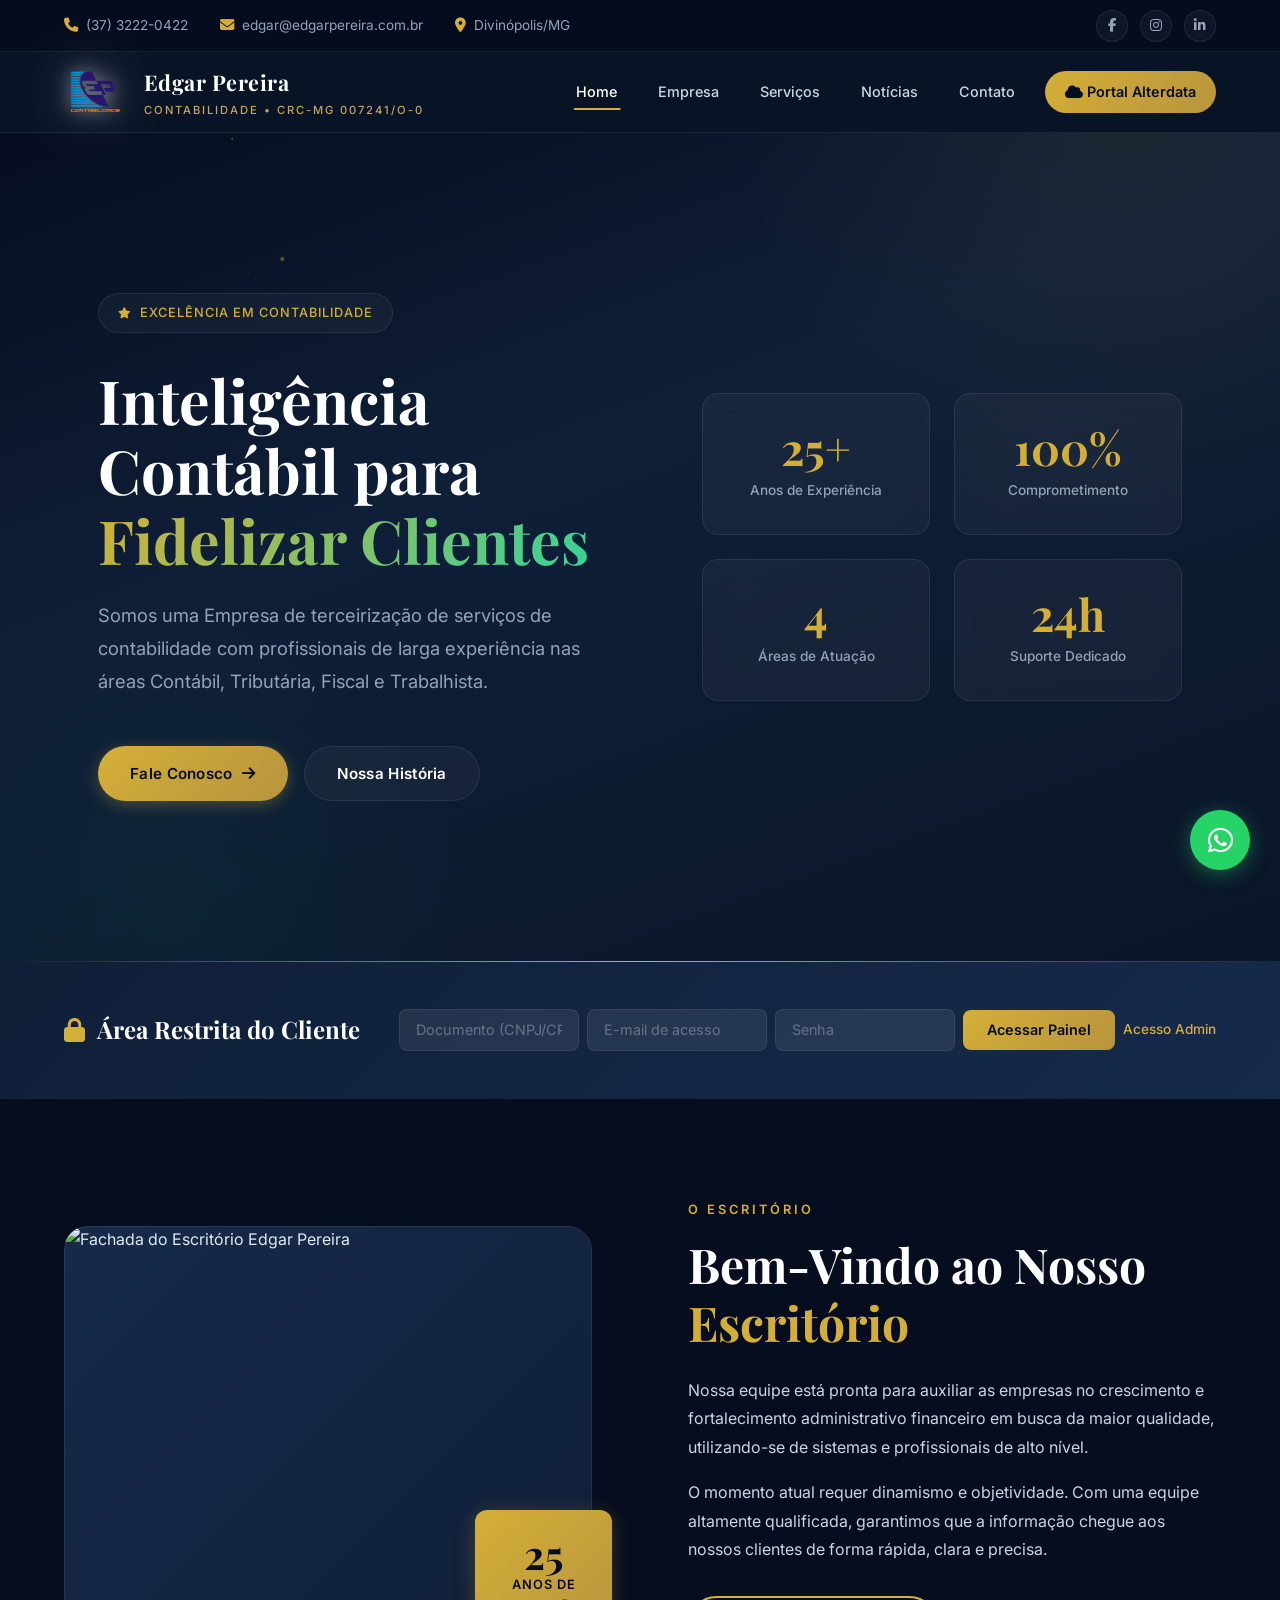
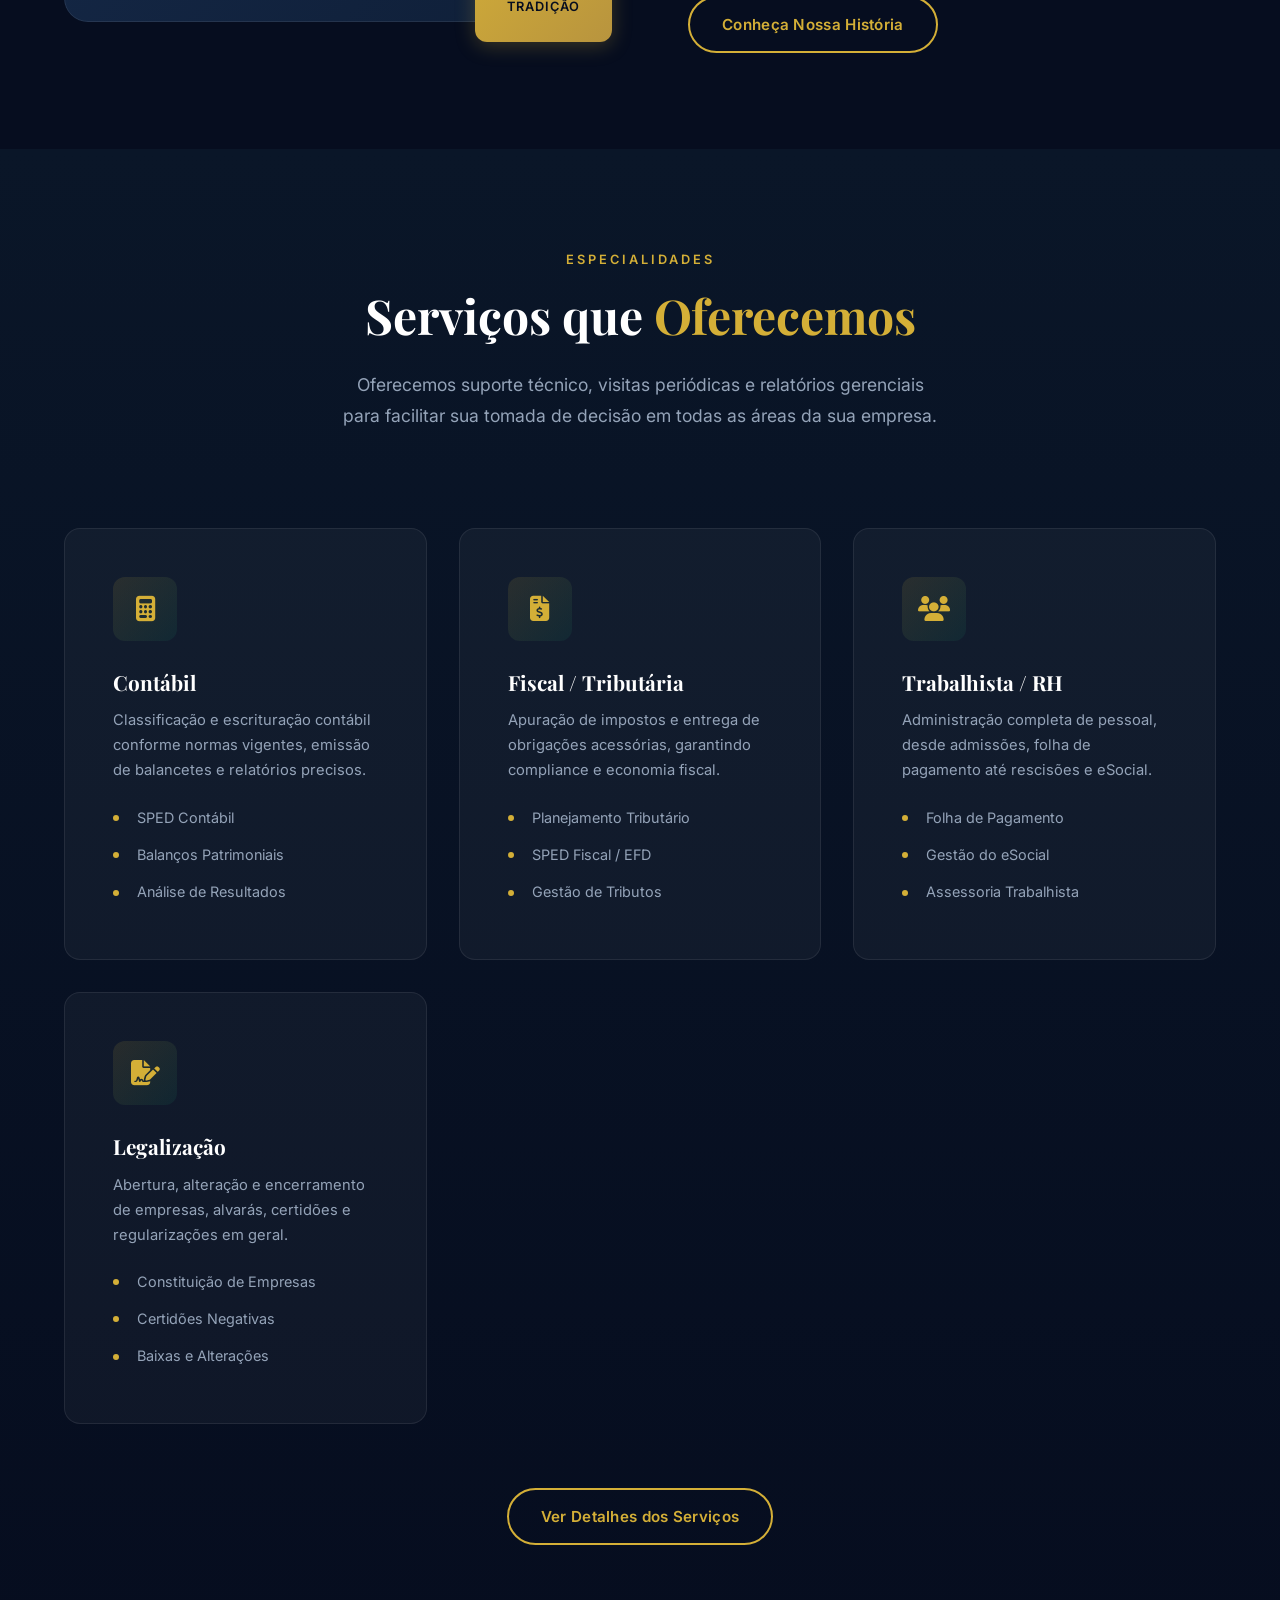
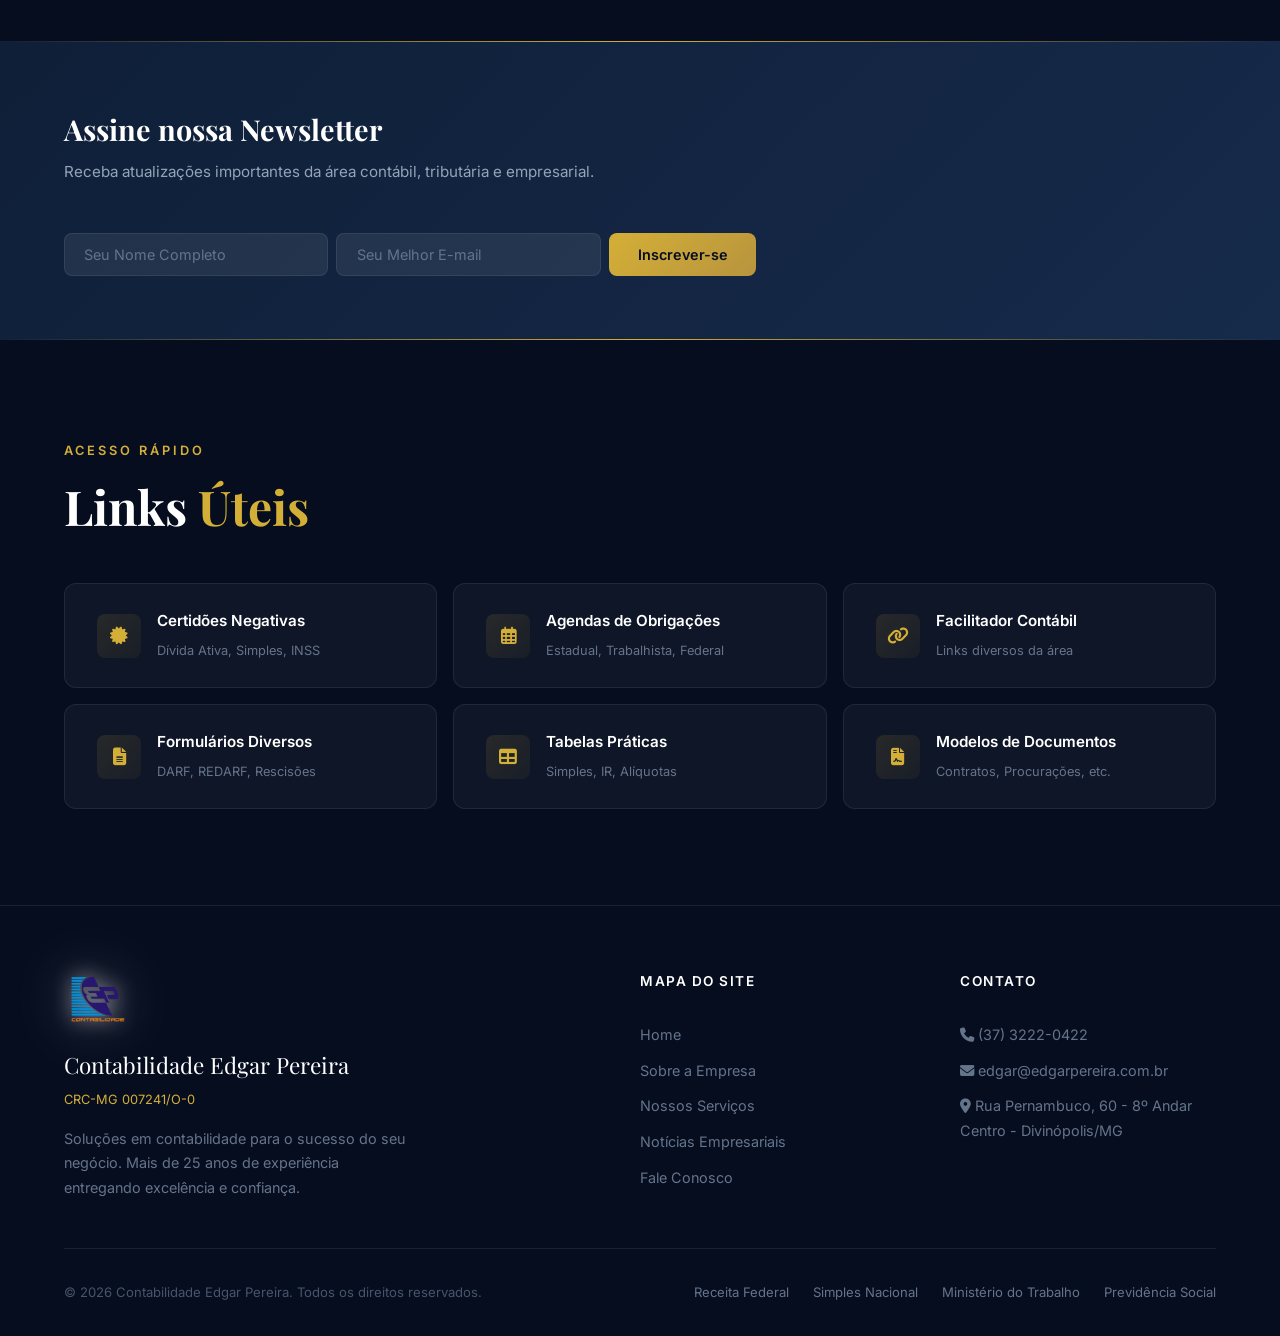
==== commit f3c1a12e: "fix: change about photo to faixada.png" ====
--- a/index.html
+++ b/index.html
@@ -116,7 +116,7 @@
         <div class="container">
             <div class="about-image-wrapper reveal-left stagger-1">
                 <div class="about-image">
-                    <img src="fotos%20antigas%20contabilidade/_LAU6806%20tratada.jpg" alt="Fachada do Escritório Edgar Pereira" style="width: 100%; height: 100%; object-fit: cover;">
+                    <img src="faixada.png" alt="Fachada do Escritório Edgar Pereira" style="width: 100%; height: 100%; object-fit: cover;">
                 </div>
                 <div class="accent-box">
                     <div class="accent-number">25</div>
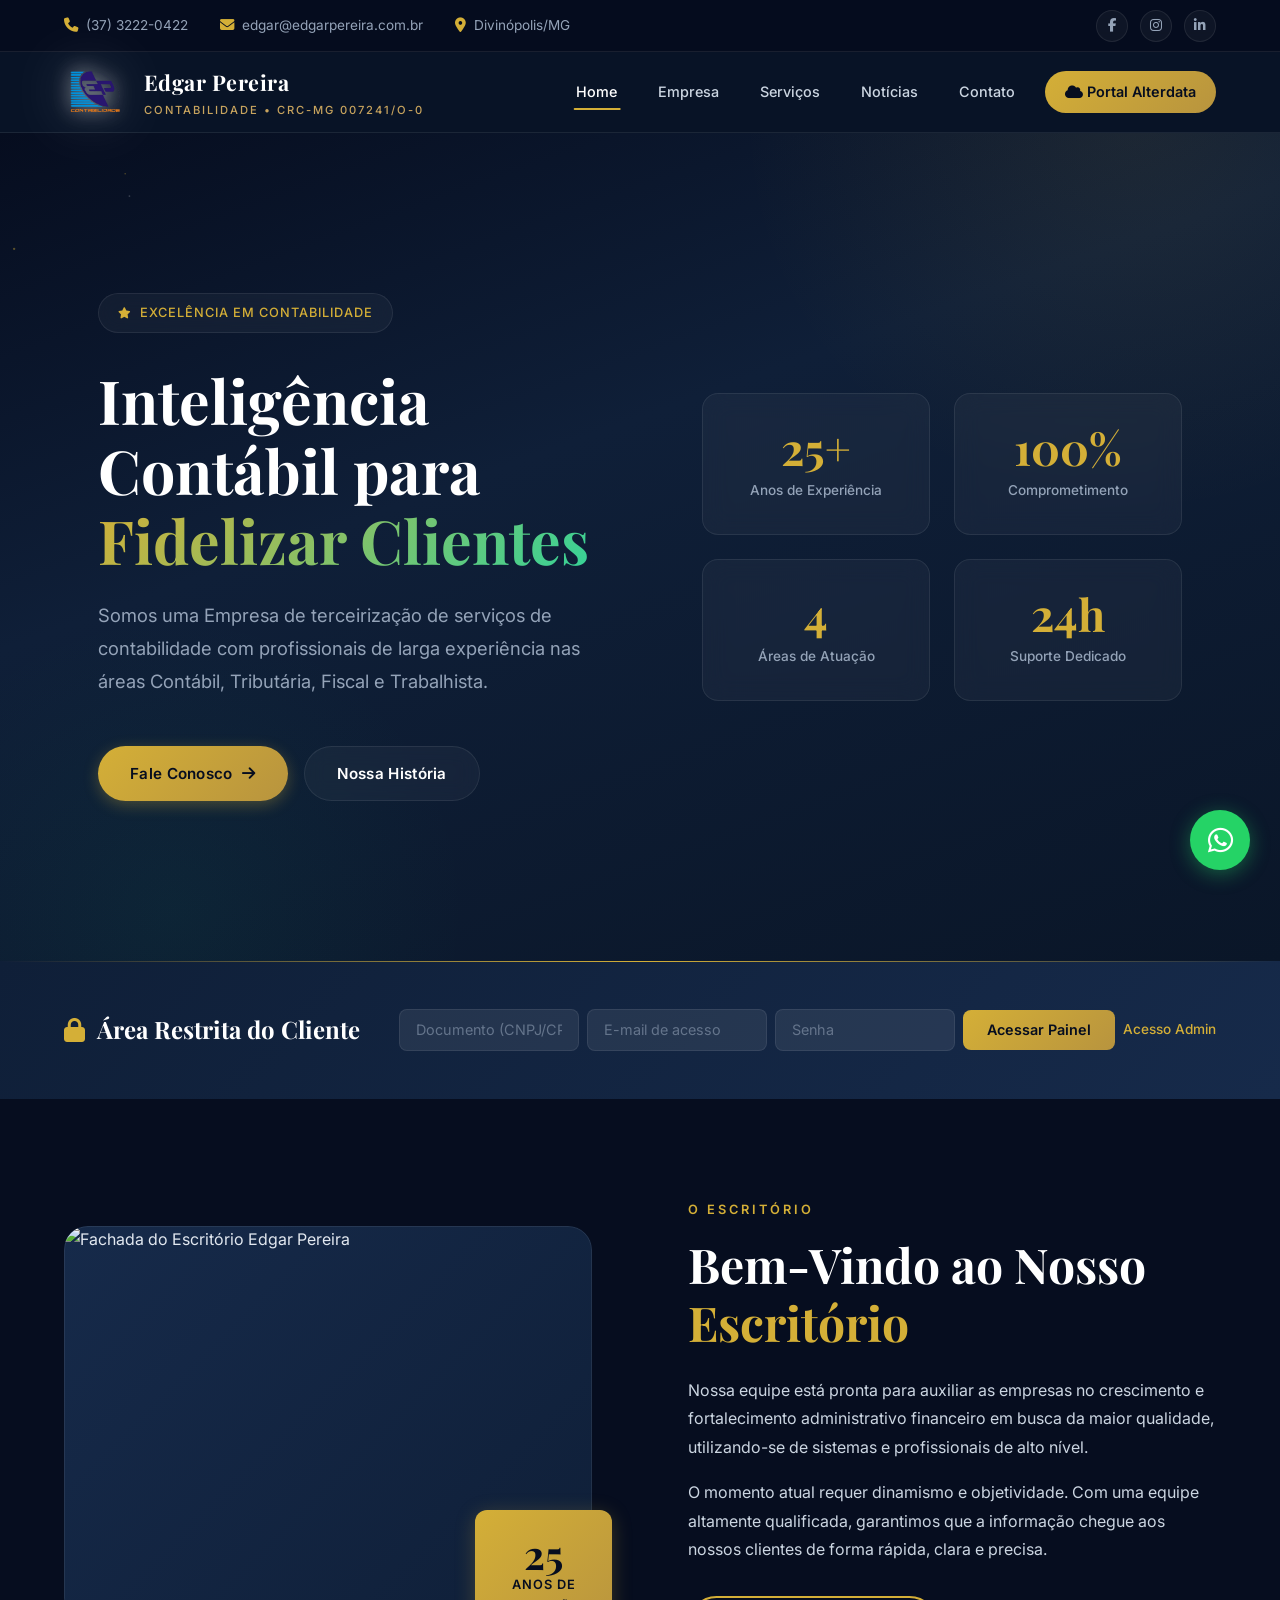
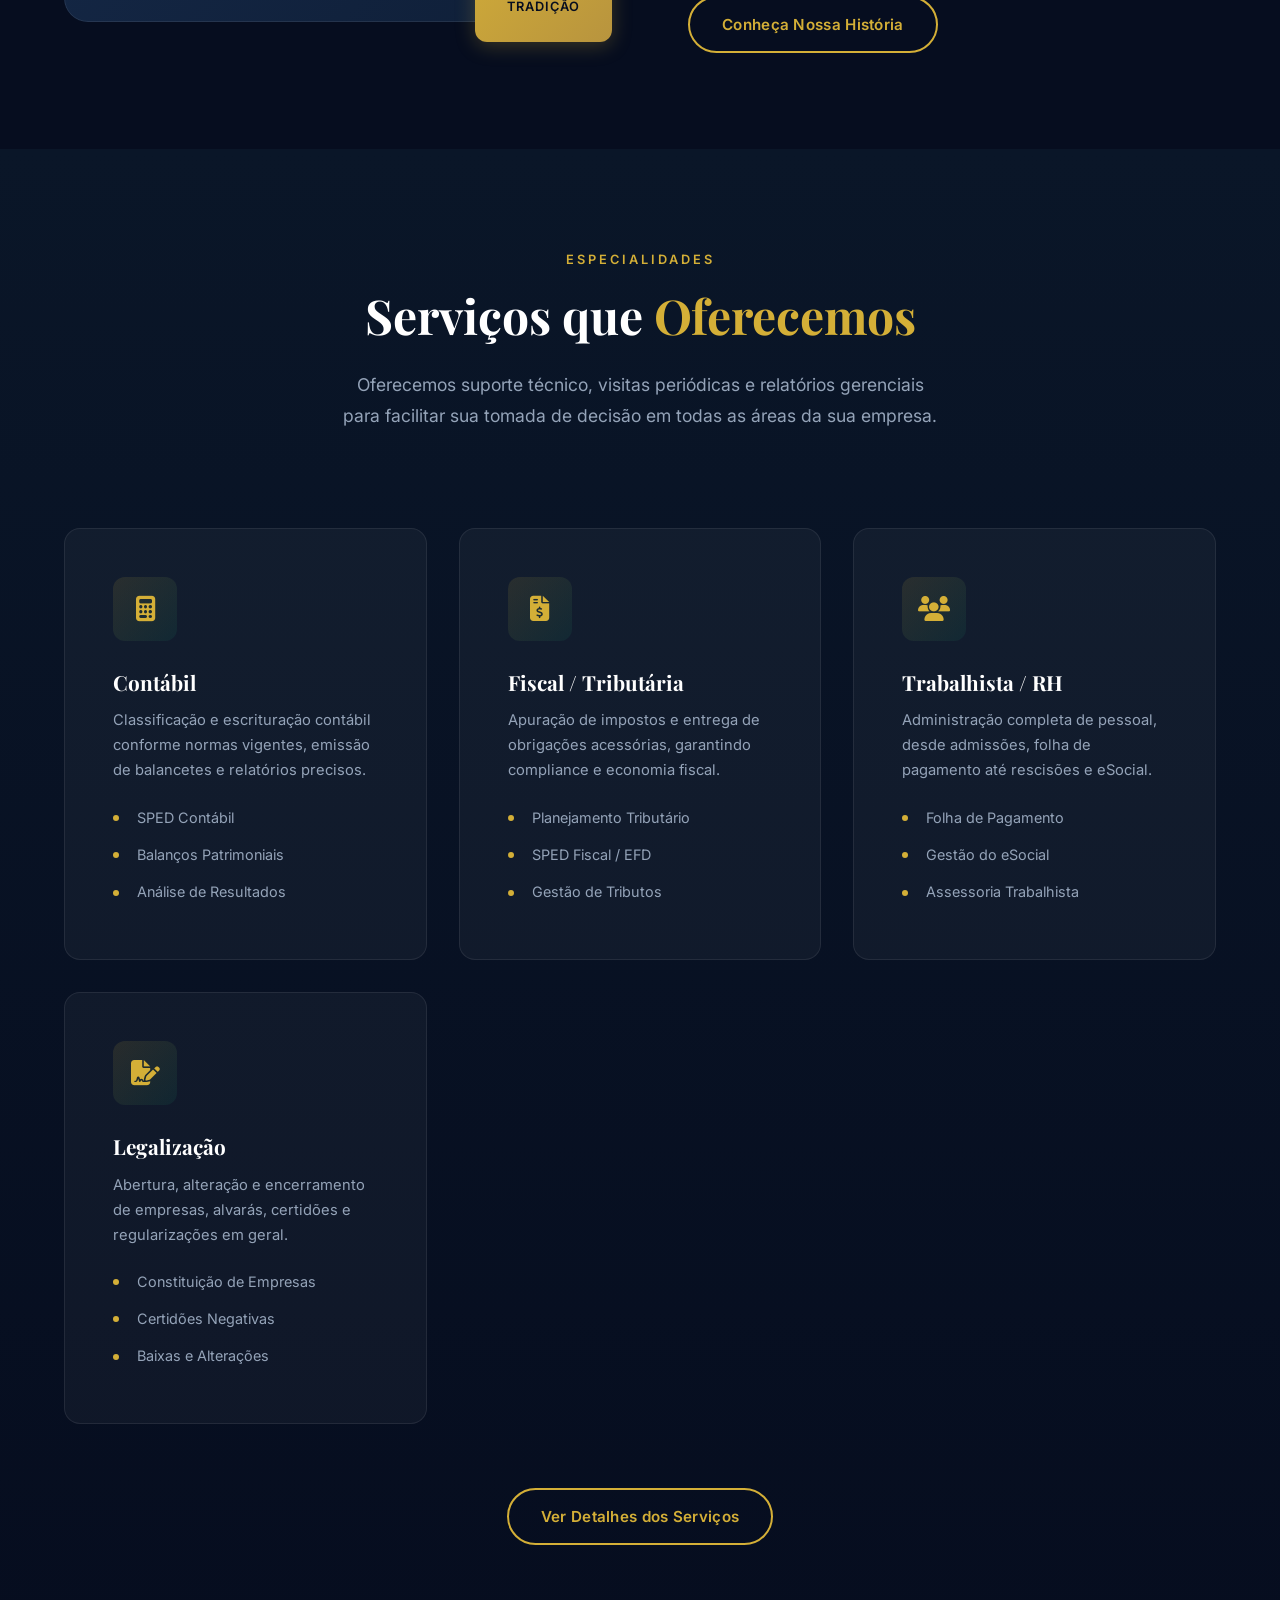
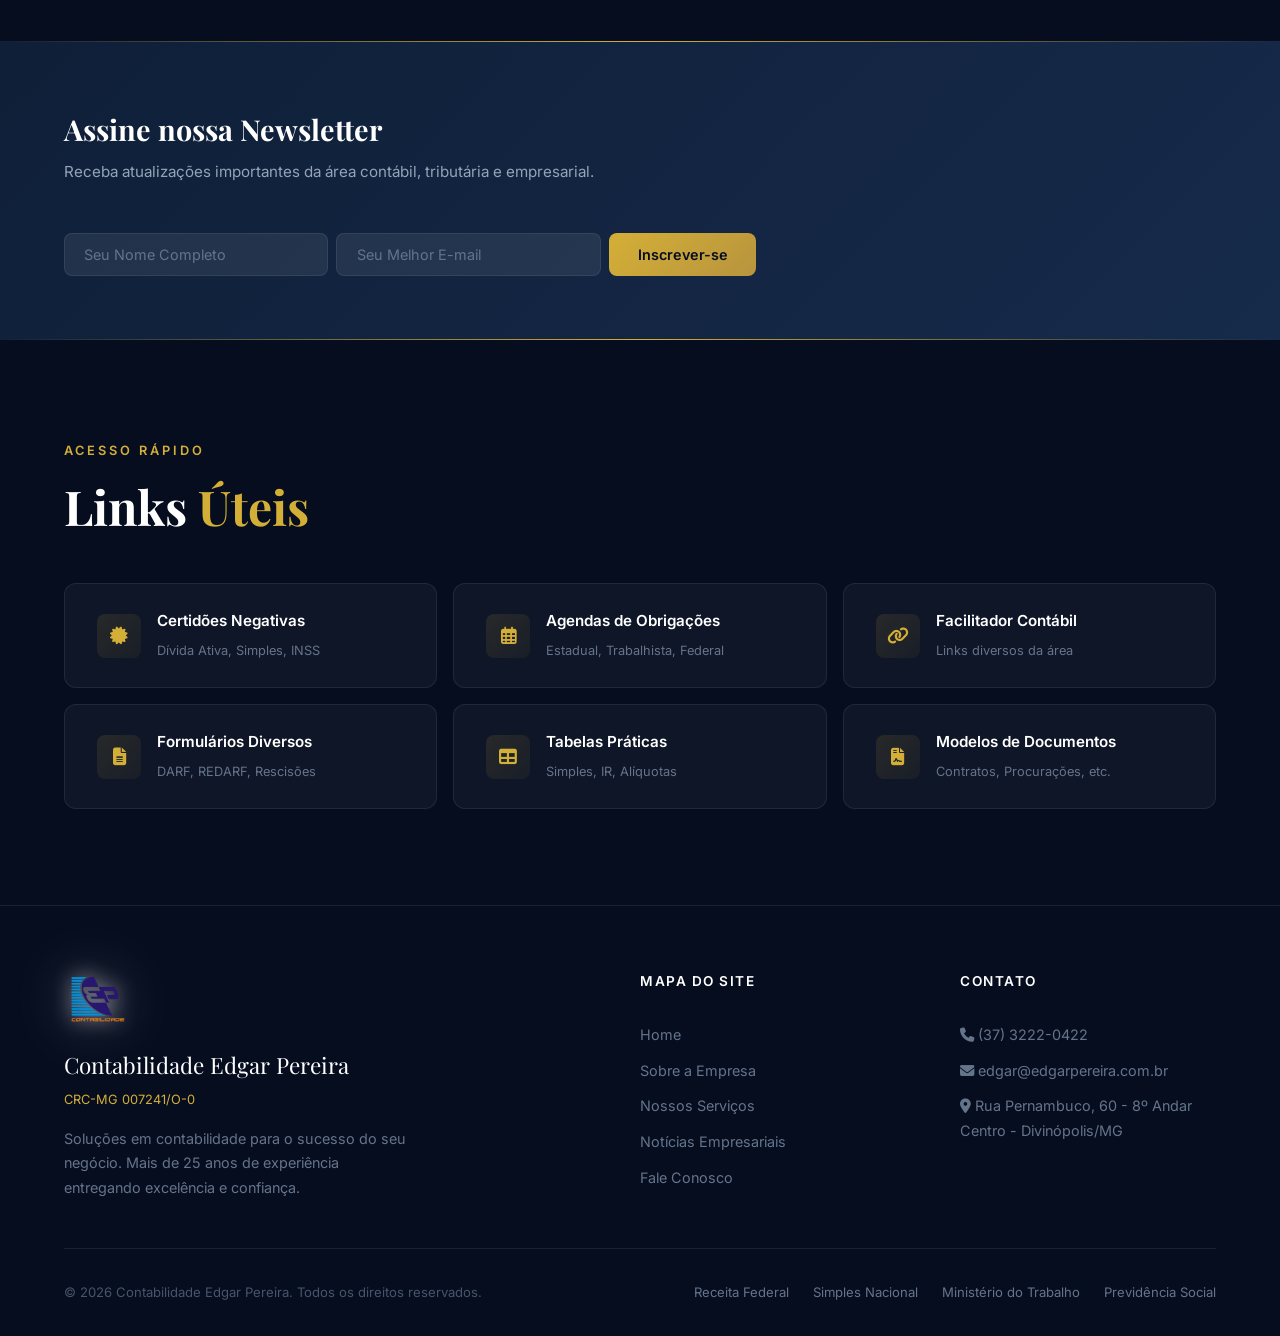
==== commit d89f63b4: "fix: correct image path for faixada.png" ====
--- a/index.html
+++ b/index.html
@@ -116,7 +116,7 @@
         <div class="container">
             <div class="about-image-wrapper reveal-left stagger-1">
                 <div class="about-image">
-                    <img src="faixada.png" alt="Fachada do Escritório Edgar Pereira" style="width: 100%; height: 100%; object-fit: cover;">
+                    <img src="fotos%20antigas%20contabilidade/faixada.png" alt="Fachada do Escritório Edgar Pereira" style="width: 100%; height: 100%; object-fit: cover;">
                 </div>
                 <div class="accent-box">
                     <div class="accent-number">25</div>
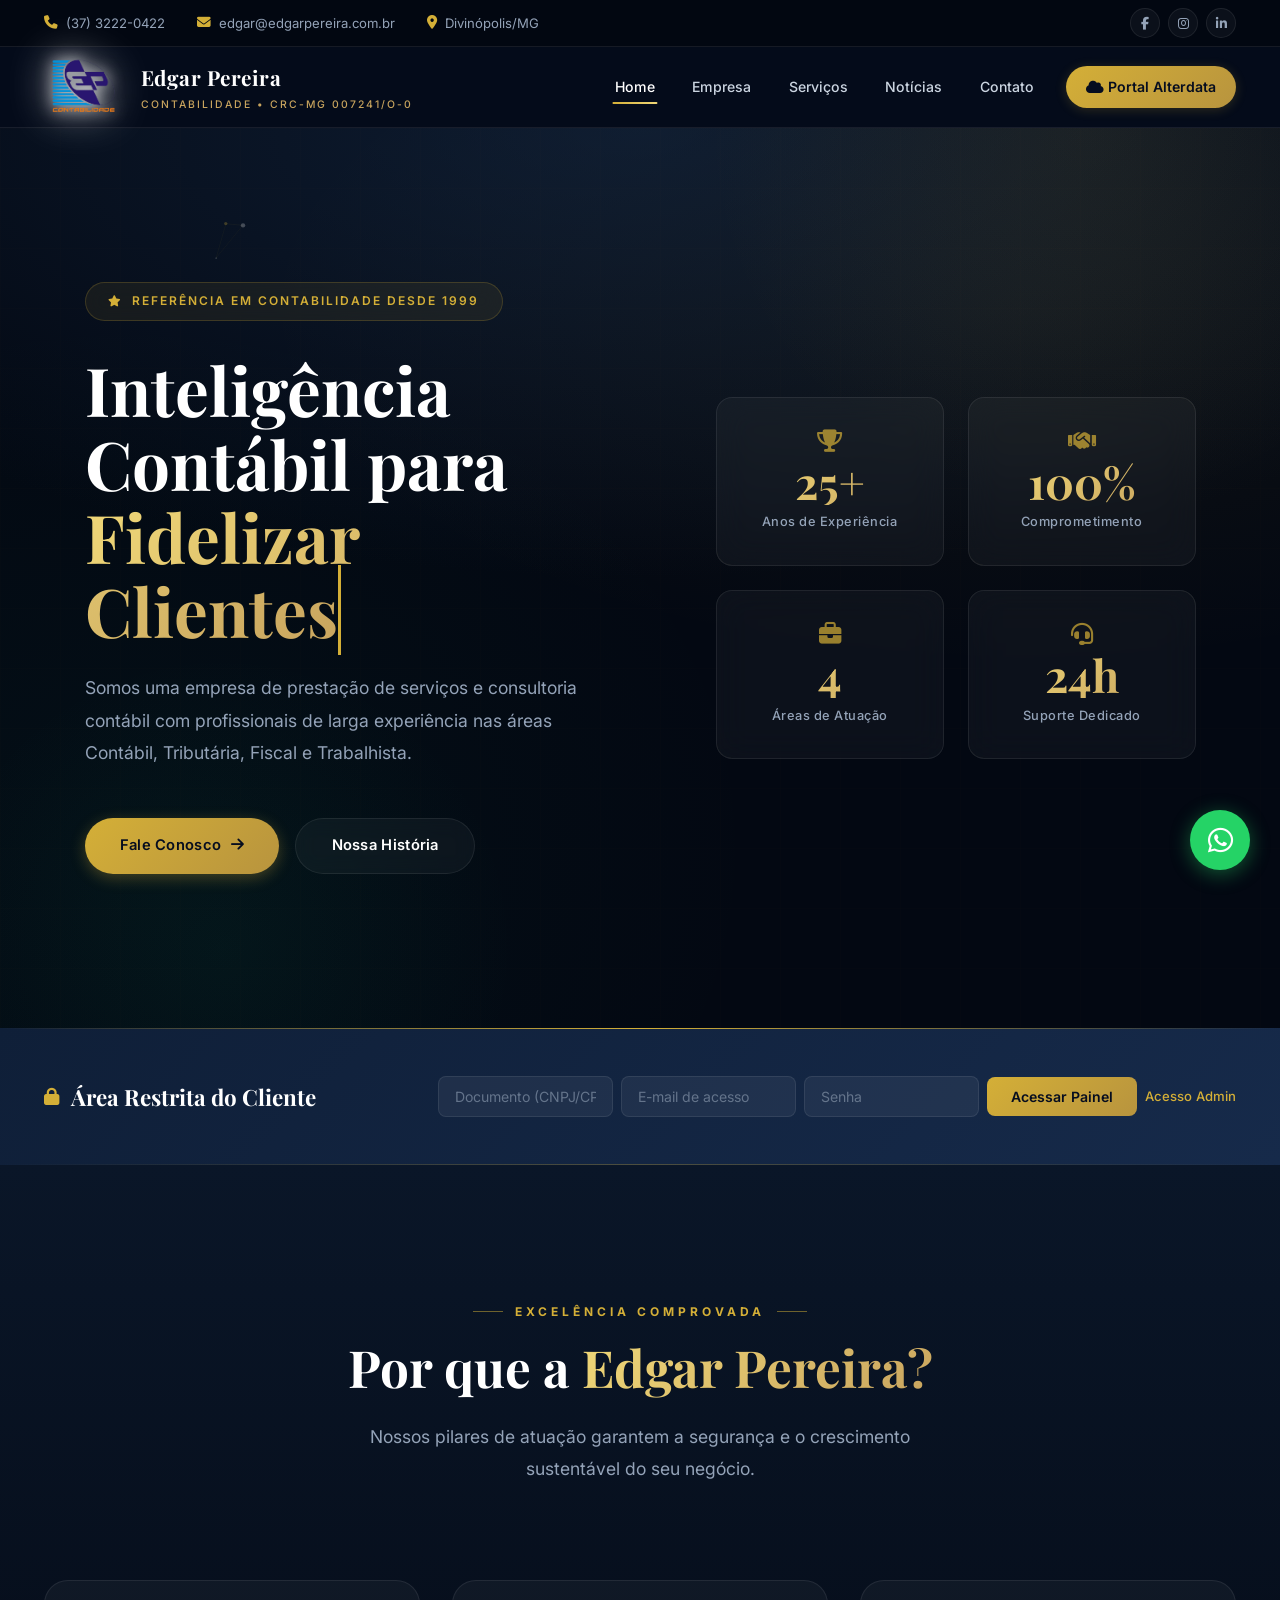
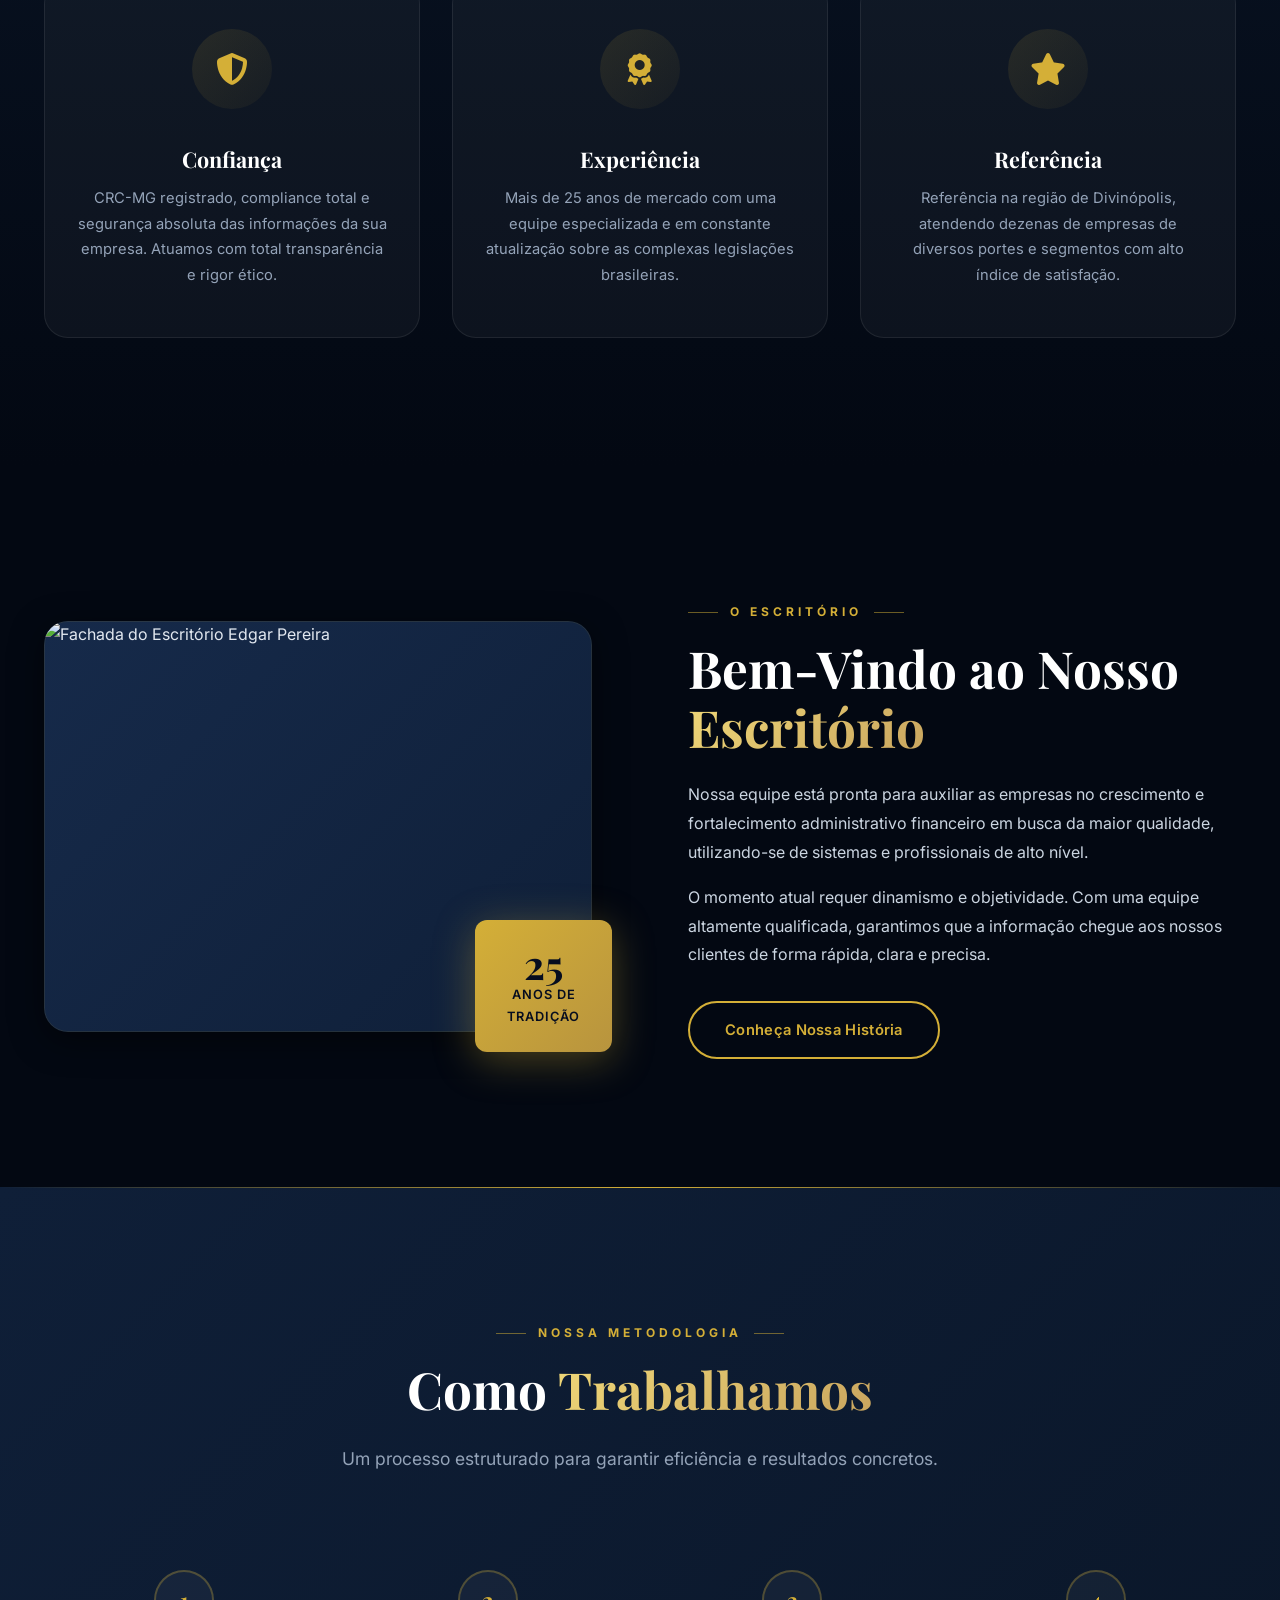
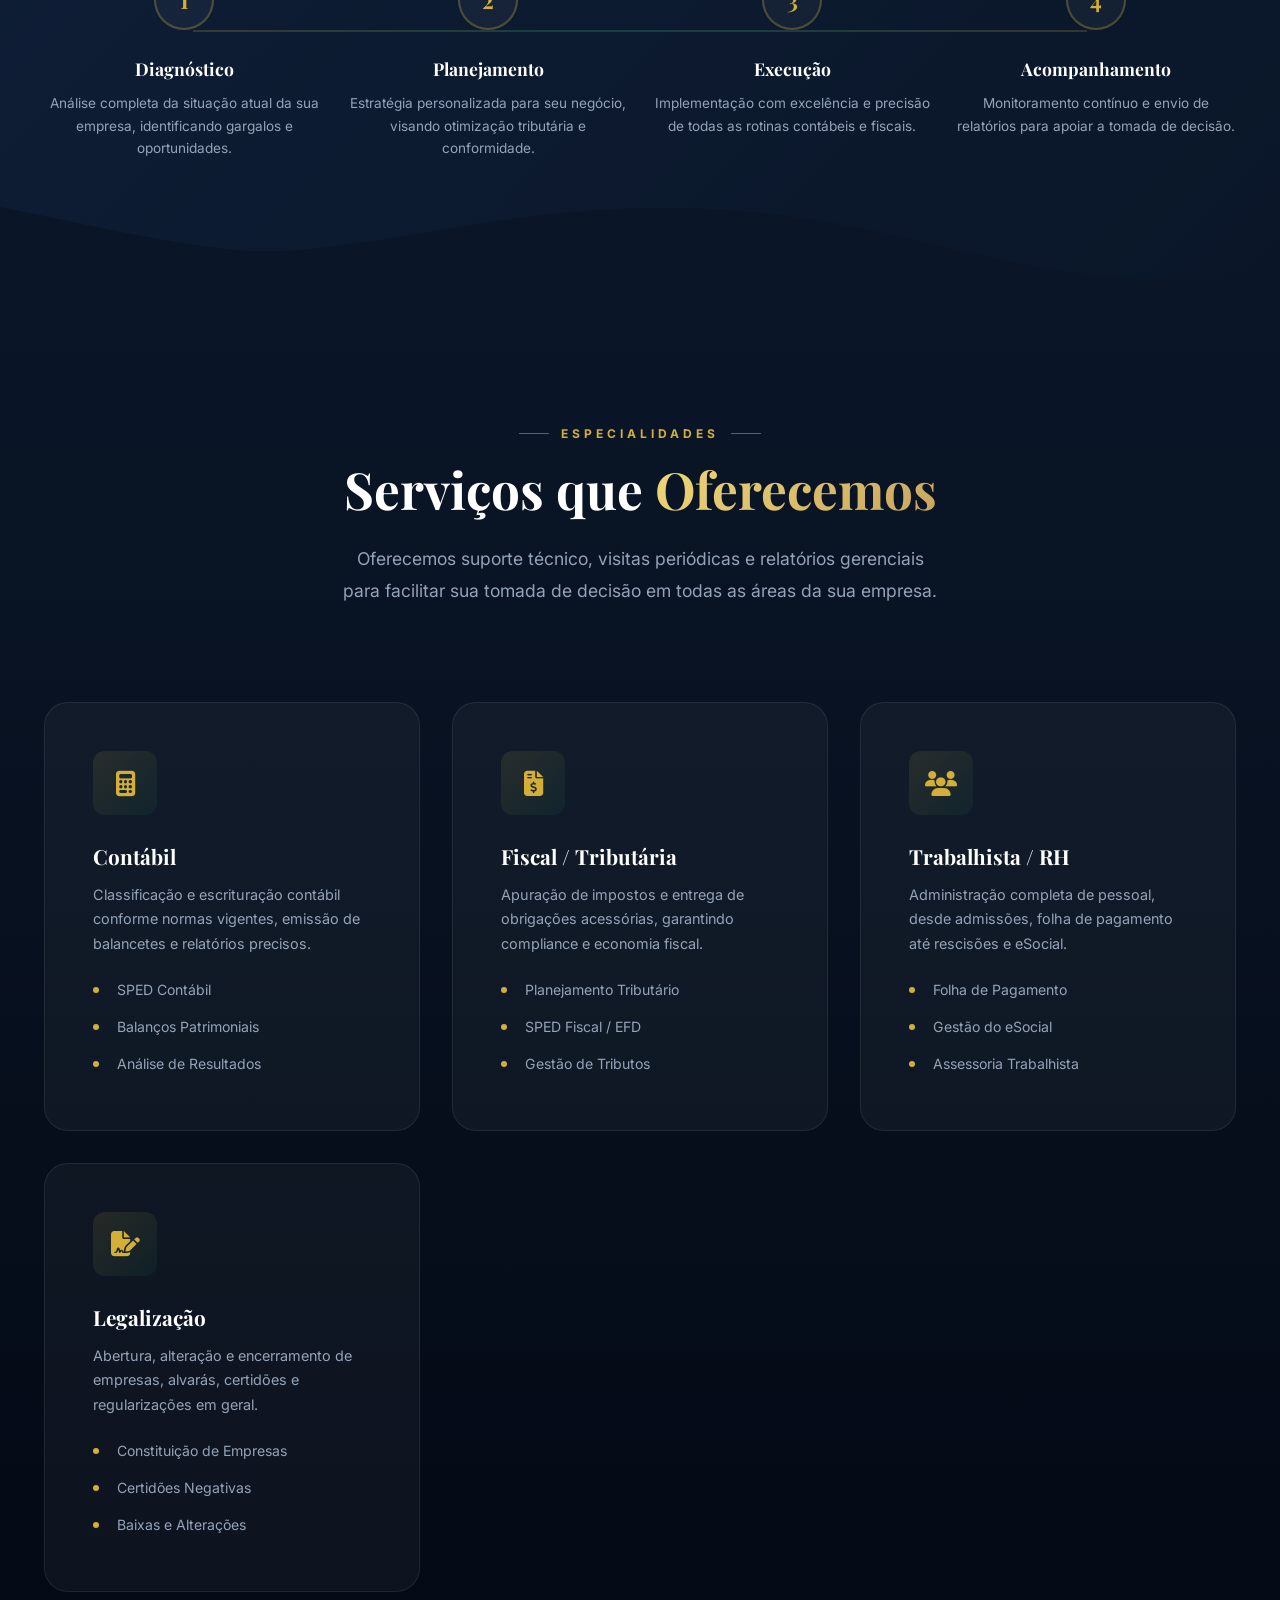
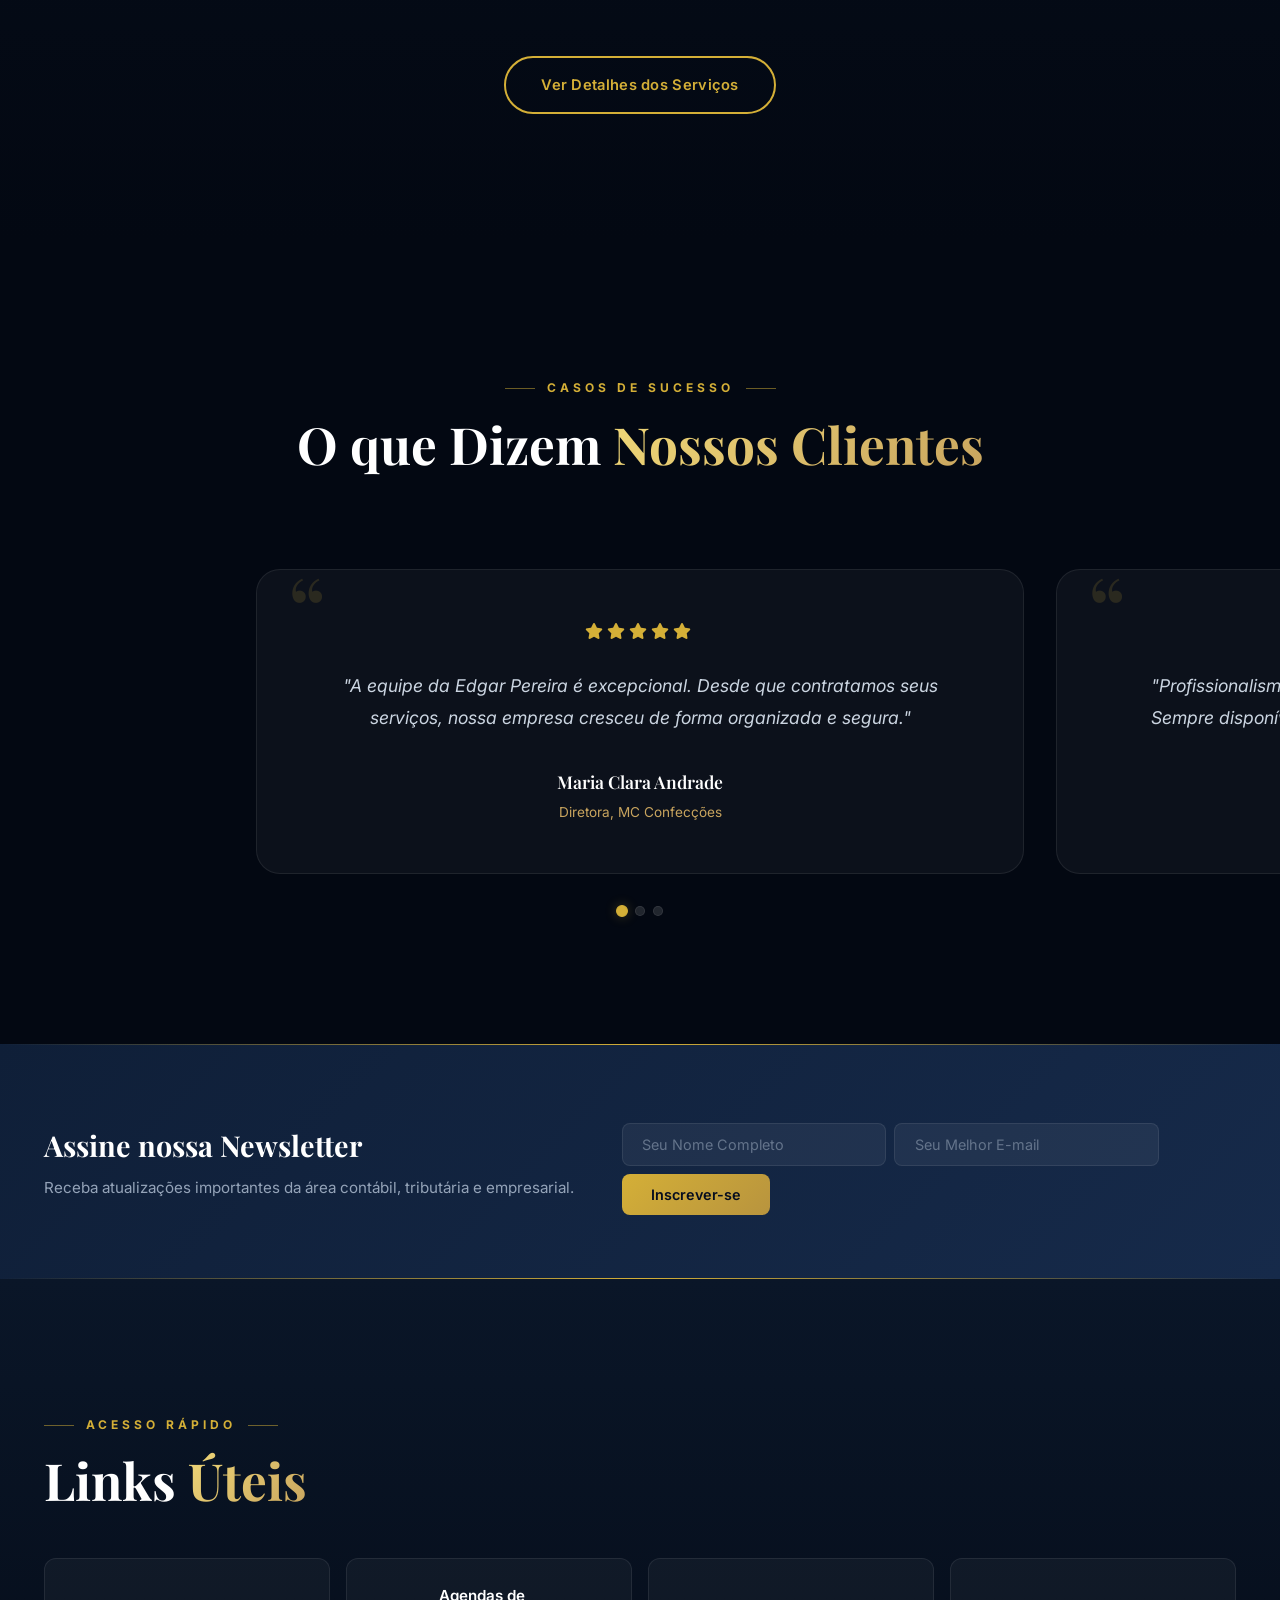
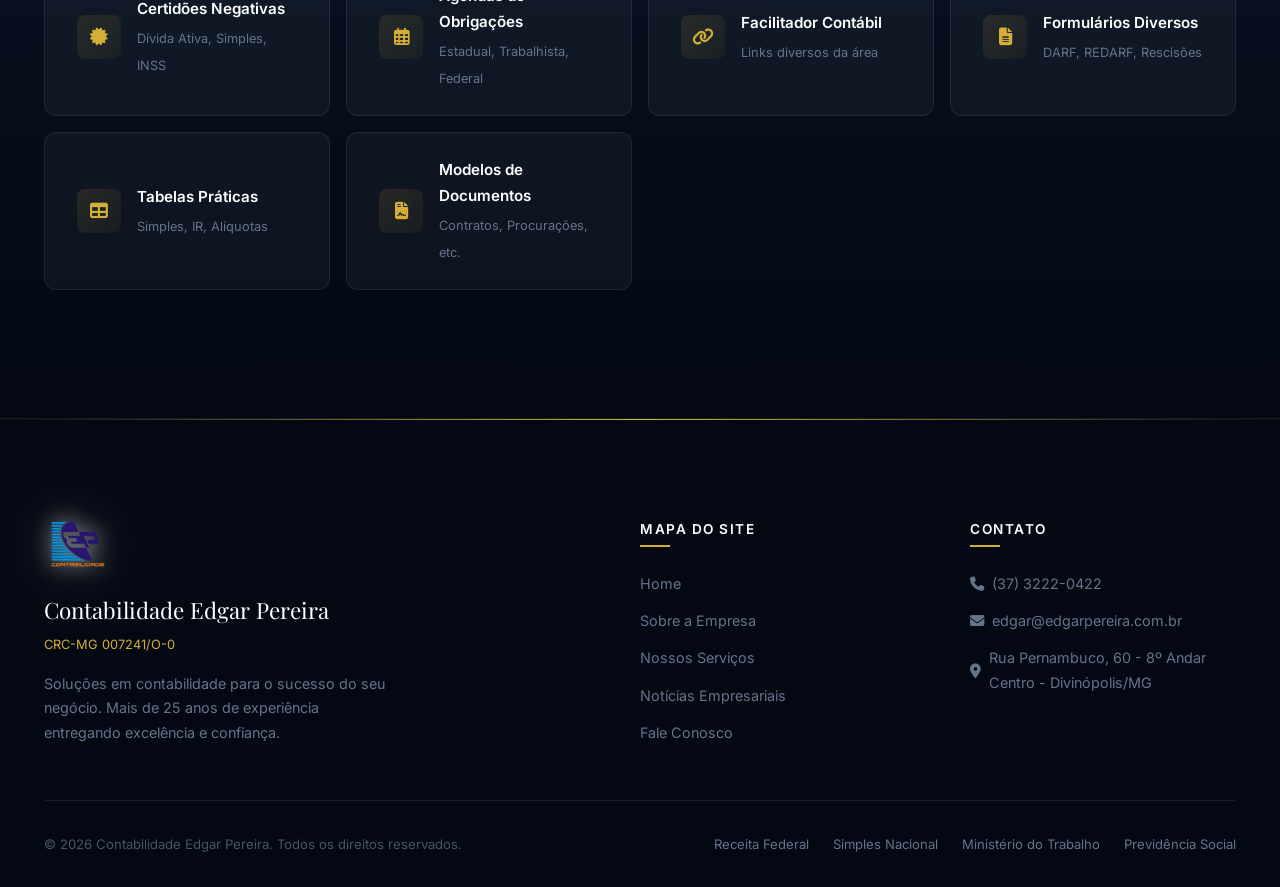
==== commit fe1fa8eb: "Redesign Premium completo do site e ajustes de texto" ====
--- a/index.html
+++ b/index.html
@@ -46,7 +46,7 @@
             </div>
 
             <div class="nav-links">
-                <a href="index.html">Home</a>
+                <a href="index.html" class="active">Home</a>
                 <a href="empresa.html">Empresa</a>
                 <a href="servicos.html">Serviços</a>
                 <a href="noticias.html">Notícias</a>
@@ -59,15 +59,21 @@
     <!-- Hero Section -->
     <header class="hero">
         <div class="hero-bg"></div>
+        <div class="hero-grid-overlay"></div>
         <canvas id="particles-canvas"></canvas>
         <div class="container">
             <div class="hero-content reveal">
                 <div class="hero-badge">
-                    <i class="fa-solid fa-star"></i> Excelência em Contabilidade
-                </div>
-                <h1 class="hero-title">Inteligência<br>Contábil para <span class="highlight">Fidelizar Clientes</span></h1>
+                    <i class="fa-solid fa-star"></i> Referência em Contabilidade desde 1999
+                </div>
+                <h1 class="hero-title">
+                    Inteligência Contábil para<br>
+                    <span class="highlight typewriter-wrapper">
+                        <span class="typewriter-text">Fidelizar Clientes</span>
+                    </span>
+                </h1>
                 <p class="hero-description">
-                    Somos uma Empresa de terceirização de serviços de contabilidade com profissionais de larga experiência nas áreas Contábil, Tributária, Fiscal e Trabalhista.
+                    Somos uma empresa de prestação de serviços e consultoria contábil com profissionais de larga experiência nas áreas Contábil, Tributária, Fiscal e Trabalhista.
                 </p>
                 <div class="hero-cta">
                     <a href="contato.html" class="btn btn-primary">Fale Conosco <i class="fa-solid fa-arrow-right"></i></a>
@@ -77,18 +83,22 @@
             
             <div class="hero-stats reveal-right stagger-2">
                 <div class="stat-card">
+                    <i class="fa-solid fa-trophy stat-icon"></i>
                     <div class="stat-number">25+</div>
                     <div class="stat-label">Anos de Experiência</div>
                 </div>
                 <div class="stat-card">
+                    <i class="fa-solid fa-handshake stat-icon"></i>
                     <div class="stat-number">100%</div>
                     <div class="stat-label">Comprometimento</div>
                 </div>
                 <div class="stat-card">
+                    <i class="fa-solid fa-briefcase stat-icon"></i>
                     <div class="stat-number">4</div>
                     <div class="stat-label">Áreas de Atuação</div>
                 </div>
                 <div class="stat-card">
+                    <i class="fa-solid fa-headset stat-icon"></i>
                     <div class="stat-number">24h</div>
                     <div class="stat-label">Suporte Dedicado</div>
                 </div>
@@ -111,6 +121,35 @@
         </div>
     </section>
 
+    <!-- Trust Section -->
+    <section class="section trust-section section-dark reveal">
+        <div class="container">
+            <div style="text-align: center; margin-bottom: var(--space-4xl);" class="reveal">
+                <span class="section-label">Excelência Comprovada</span>
+                <h2 class="section-title">Por que a <span>Edgar Pereira?</span></h2>
+                <p class="section-subtitle" style="margin: 0 auto;">Nossos pilares de atuação garantem a segurança e o crescimento sustentável do seu negócio.</p>
+            </div>
+            
+            <div class="trust-grid">
+                <div class="trust-card reveal stagger-1">
+                    <div class="trust-icon"><i class="fa-solid fa-shield-halved"></i></div>
+                    <h3>Confiança</h3>
+                    <p>CRC-MG registrado, compliance total e segurança absoluta das informações da sua empresa. Atuamos com total transparência e rigor ético.</p>
+                </div>
+                <div class="trust-card reveal stagger-2">
+                    <div class="trust-icon"><i class="fa-solid fa-award"></i></div>
+                    <h3>Experiência</h3>
+                    <p>Mais de 25 anos de mercado com uma equipe especializada e em constante atualização sobre as complexas legislações brasileiras.</p>
+                </div>
+                <div class="trust-card reveal stagger-3">
+                    <div class="trust-icon"><i class="fa-solid fa-star"></i></div>
+                    <h3>Referência</h3>
+                    <p>Referência na região de Divinópolis, atendendo dezenas de empresas de diversos portes e segmentos com alto índice de satisfação.</p>
+                </div>
+            </div>
+        </div>
+    </section>
+
     <!-- About Snippet Section -->
     <section class="section about-section reveal">
         <div class="container">
@@ -134,8 +173,47 @@
         </div>
     </section>
 
+    <!-- Process Section -->
+    <section class="section section-accent reveal">
+        <div class="container">
+            <div style="text-align: center; margin-bottom: var(--space-4xl);" class="reveal">
+                <span class="section-label">Nossa Metodologia</span>
+                <h2 class="section-title">Como <span>Trabalhamos</span></h2>
+                <p class="section-subtitle" style="margin: 0 auto;">Um processo estruturado para garantir eficiência e resultados concretos.</p>
+            </div>
+            
+            <div class="process-grid">
+                <div class="process-step reveal stagger-1">
+                    <div class="process-number">1</div>
+                    <h4>Diagnóstico</h4>
+                    <p>Análise completa da situação atual da sua empresa, identificando gargalos e oportunidades.</p>
+                </div>
+                <div class="process-step reveal stagger-2">
+                    <div class="process-number">2</div>
+                    <h4>Planejamento</h4>
+                    <p>Estratégia personalizada para seu negócio, visando otimização tributária e conformidade.</p>
+                </div>
+                <div class="process-step reveal stagger-3">
+                    <div class="process-number">3</div>
+                    <h4>Execução</h4>
+                    <p>Implementação com excelência e precisão de todas as rotinas contábeis e fiscais.</p>
+                </div>
+                <div class="process-step reveal stagger-4">
+                    <div class="process-number">4</div>
+                    <h4>Acompanhamento</h4>
+                    <p>Monitoramento contínuo e envio de relatórios para apoiar a tomada de decisão.</p>
+                </div>
+            </div>
+        </div>
+    </section>
+
     <!-- Services Snippet Section -->
     <section class="section section-dark reveal">
+        <div class="wave-separator" style="position: absolute; top: -80px; left: 0; right: 0;">
+             <svg viewBox="0 0 1200 120" preserveAspectRatio="none">
+                <path d="M321.39,56.44c58-10.79,114.16-30.13,172-41.86,82.39-16.72,168.19-17.73,250.45-.39C823.78,31,906.67,72,985.66,92.83c70.05,18.48,146.53,26.09,214.34,3V120H0V0C75.31,23.36,145.48,51.87,222.86,64.44,256.76,69.87,290.87,63.14,321.39,56.44Z" fill="var(--navy-800)"></path>
+            </svg>
+        </div>
         <div class="container">
             <div style="text-align: center; margin-bottom: var(--space-4xl);" class="reveal">
                 <span class="section-label">Especialidades</span>
@@ -195,6 +273,62 @@
         </div>
     </section>
 
+    <!-- Testimonials Section -->
+    <section class="section testimonials-section reveal">
+        <div class="container">
+            <div style="text-align: center; margin-bottom: var(--space-4xl);" class="reveal">
+                <span class="section-label">Casos de Sucesso</span>
+                <h2 class="section-title">O que Dizem <span>Nossos Clientes</span></h2>
+            </div>
+            
+            <div class="testimonial-carousel reveal stagger-1">
+                <div class="testimonial-track">
+                    <div class="testimonial-slide">
+                        <div class="testimonial-card">
+                            <div class="testimonial-stars">
+                                <i class="fa-solid fa-star"></i><i class="fa-solid fa-star"></i><i class="fa-solid fa-star"></i><i class="fa-solid fa-star"></i><i class="fa-solid fa-star"></i>
+                            </div>
+                            <p class="testimonial-text">"A equipe da Edgar Pereira é excepcional. Desde que contratamos seus serviços, nossa empresa cresceu de forma organizada e segura."</p>
+                            <div class="testimonial-author">
+                                <div class="testimonial-name">Maria Clara Andrade</div>
+                                <div class="testimonial-role">Diretora, MC Confecções</div>
+                            </div>
+                        </div>
+                    </div>
+                    <div class="testimonial-slide">
+                        <div class="testimonial-card">
+                            <div class="testimonial-stars">
+                                <i class="fa-solid fa-star"></i><i class="fa-solid fa-star"></i><i class="fa-solid fa-star"></i><i class="fa-solid fa-star"></i><i class="fa-solid fa-star"></i>
+                            </div>
+                            <p class="testimonial-text">"Profissionalismo e dedicação definem a Contabilidade Edgar Pereira. Sempre disponíveis e com soluções rápidas para qualquer demanda."</p>
+                            <div class="testimonial-author">
+                                <div class="testimonial-name">Roberto Mendes</div>
+                                <div class="testimonial-role">Proprietário, Mendes Materiais de Construção</div>
+                            </div>
+                        </div>
+                    </div>
+                    <div class="testimonial-slide">
+                        <div class="testimonial-card">
+                            <div class="testimonial-stars">
+                                <i class="fa-solid fa-star"></i><i class="fa-solid fa-star"></i><i class="fa-solid fa-star"></i><i class="fa-solid fa-star"></i><i class="fa-solid fa-star"></i>
+                            </div>
+                            <p class="testimonial-text">"Mais de 15 anos como cliente e nunca tive um problema. A confiança que temos na equipe é total."</p>
+                            <div class="testimonial-author">
+                                <div class="testimonial-name">Ana Beatriz Costa</div>
+                                <div class="testimonial-role">CEO, Grupo Costa & Filhos</div>
+                            </div>
+                        </div>
+                    </div>
+                </div>
+                <div class="testimonial-dots">
+                    <div class="testimonial-dot active"></div>
+                    <div class="testimonial-dot"></div>
+                    <div class="testimonial-dot"></div>
+                </div>
+            </div>
+        </div>
+    </section>
+
     <!-- Newsletter -->
     <section class="newsletter-section reveal">
         <div class="container">
@@ -202,17 +336,19 @@
                 <h2>Assine nossa Newsletter</h2>
                 <p>Receba atualizações importantes da área contábil, tributária e empresarial.</p>
             </div>
-            <div id="newsletter-message" style="margin-bottom: 15px; font-weight: bold; text-align: center;"></div>
-            <form id="newsletter-form" class="newsletter-form">
-                <input type="text" id="nl-nome" name="nome_user" placeholder="Seu Nome Completo" required>
-                <input type="email" id="nl-email" name="email_user" placeholder="Seu Melhor E-mail" required>
-                <button type="submit" id="nl-btn" name="send">Inscrever-se</button>
-            </form>
+            <div style="flex: 1; min-width: 300px;">
+                <div id="newsletter-message" style="margin-bottom: 15px; font-weight: bold; text-align: center;"></div>
+                <form id="newsletter-form" class="newsletter-form">
+                    <input type="text" id="nl-nome" name="nome_user" placeholder="Seu Nome Completo" required>
+                    <input type="email" id="nl-email" name="email_user" placeholder="Seu Melhor E-mail" required>
+                    <button type="submit" id="nl-btn" name="send">Inscrever-se</button>
+                </form>
+            </div>
         </div>
     </section>
 
     <!-- Links Úteis -->
-    <section class="section reveal">
+    <section class="section section-dark reveal">
         <div class="container">
             <span class="section-label">Acesso Rápido</span>
             <h2 class="section-title">Links <span>Úteis</span></h2>
@@ -337,7 +473,7 @@
                 const result = await response.json();
                 
                 if (result.status === 'success') {
-                    msg.innerHTML = '<span style="color: #25D366;"><i class="fa-solid fa-check-circle"></i> Inscrição realizada com sucesso!</span>';
+                    msg.innerHTML = '<span style="color: #34d399;"><i class="fa-solid fa-check-circle"></i> Inscrição realizada com sucesso!</span>';
                     document.getElementById('newsletter-form').reset();
                 } else {
                     msg.innerHTML = '<span style="color: #ef4444;"><i class="fa-solid fa-circle-xmark"></i> Ocorreu um erro, tente novamente.</span>';
@@ -345,7 +481,7 @@
             } catch (error) {
                 // Em Google Apps Script, o POST via fetch frequentemente falha no navegador por CORS,
                 // mesmo após o servidor do Google ter processado e salvo a inscrição corretamente.
-                msg.innerHTML = '<span style="color: #25D366;"><i class="fa-solid fa-check-circle"></i> Inscrição realizada com sucesso!</span>';
+                msg.innerHTML = '<span style="color: #34d399;"><i class="fa-solid fa-check-circle"></i> Inscrição realizada com sucesso!</span>';
                 document.getElementById('newsletter-form').reset();
             } finally {
                 btn.innerHTML = 'Inscrever-se';
--- a/css/style.css
+++ b/css/style.css
@@ -1,32 +1,37 @@
 /* ============================================================
-   CONTABILIDADE EDGAR PEREIRA - PREMIUM DESIGN SYSTEM
+   CONTABILIDADE EDGAR PEREIRA - ULTRA PREMIUM DESIGN SYSTEM
+   A referência em contabilidade merece o site mais bonito do mercado
    ============================================================ */
 
 /* ---------- Google Fonts ---------- */
-@import url('https://fonts.googleapis.com/css2?family=Inter:wght@300;400;500;600;700;800&family=Playfair+Display:ital,wght@0,400;0,600;0,700;1,400&display=swap');
+@import url('https://fonts.googleapis.com/css2?family=Inter:wght@300;400;500;600;700;800;900&family=Playfair+Display:ital,wght@0,400;0,500;0,600;0,700;0,800;1,400&display=swap');
 
 /* ---------- CSS Variables ---------- */
 :root {
-  /* Primary palette */
+  /* Primary palette — Navy profundo premium */
+  --navy-950: #030812;
   --navy-900: #060d1f;
   --navy-800: #0a1628;
   --navy-700: #0f1f38;
   --navy-600: #162a4a;
   --navy-500: #1e3a5f;
 
-  /* Accent gold */
+  /* Accent gold — sofisticado e elegante */
+  --gold-300: #f0d878;
   --gold-400: #d4af37;
   --gold-500: #c8a45e;
   --gold-600: #b8943e;
-  --gold-glow: rgba(212, 175, 55, 0.3);
-
-  /* Accent emerald */
+  --gold-700: #9a7a2e;
+  --gold-glow: rgba(212, 175, 55, 0.35);
+
+  /* Accent emerald — confiança */
   --emerald-400: #34d399;
   --emerald-500: #10b981;
   --emerald-600: #059669;
 
   /* Neutrals */
   --white: #ffffff;
+  --gray-50: #f8fafc;
   --gray-100: #f1f5f9;
   --gray-200: #e2e8f0;
   --gray-300: #cbd5e1;
@@ -38,7 +43,8 @@
   --glass-bg: rgba(255, 255, 255, 0.04);
   --glass-border: rgba(255, 255, 255, 0.08);
   --glass-bg-hover: rgba(255, 255, 255, 0.08);
-  --glass-strong: rgba(255, 255, 255, 0.1);
+  --glass-strong: rgba(255, 255, 255, 0.12);
+  --glass-subtle: rgba(255, 255, 255, 0.02);
 
   /* Typography */
   --font-heading: 'Playfair Display', Georgia, serif;
@@ -53,12 +59,14 @@
   --space-2xl: 3rem;
   --space-3xl: 4rem;
   --space-4xl: 6rem;
+  --space-5xl: 8rem;
 
   /* Borders */
   --radius-sm: 8px;
   --radius-md: 12px;
   --radius-lg: 16px;
   --radius-xl: 24px;
+  --radius-2xl: 32px;
   --radius-full: 9999px;
 
   /* Transitions */
@@ -66,16 +74,39 @@
   --transition-base: 0.3s cubic-bezier(0.4, 0, 0.2, 1);
   --transition-slow: 0.5s cubic-bezier(0.4, 0, 0.2, 1);
   --transition-spring: 0.6s cubic-bezier(0.34, 1.56, 0.64, 1);
+  --transition-elegant: 0.8s cubic-bezier(0.25, 0.46, 0.45, 0.94);
 
   /* Shadows */
   --shadow-sm: 0 2px 8px rgba(0, 0, 0, 0.3);
   --shadow-md: 0 4px 16px rgba(0, 0, 0, 0.4);
   --shadow-lg: 0 8px 32px rgba(0, 0, 0, 0.5);
+  --shadow-xl: 0 20px 60px rgba(0, 0, 0, 0.6);
   --shadow-gold: 0 4px 20px rgba(212, 175, 55, 0.25);
+  --shadow-gold-lg: 0 8px 40px rgba(212, 175, 55, 0.35);
+  --shadow-gold-glow: 0 0 40px rgba(212, 175, 55, 0.15);
 
   /* Container */
-  --container-max: 1200px;
+  --container-max: 1240px;
   --container-padding: 1.5rem;
+}
+
+/* ---------- Scroll Progress Bar ---------- */
+.scroll-progress {
+  position: fixed;
+  top: 0;
+  left: 0;
+  width: 0%;
+  height: 3px;
+  background: linear-gradient(90deg, var(--gold-400), var(--emerald-400), var(--gold-400));
+  background-size: 200% 100%;
+  animation: shimmer-gradient 3s linear infinite;
+  z-index: 10001;
+  transition: width 0.1s linear;
+}
+
+@keyframes shimmer-gradient {
+  0% { background-position: 200% 0; }
+  100% { background-position: -200% 0; }
 }
 
 /* ---------- Reset & Base ---------- */
@@ -94,7 +125,7 @@
 
 body {
   font-family: var(--font-body);
-  background-color: var(--navy-900);
+  background-color: var(--navy-950);
   color: var(--gray-200);
   line-height: 1.7;
   overflow-x: hidden;
@@ -137,11 +168,12 @@
 }
 
 .section {
-  padding: var(--space-4xl) 0;
+  padding: var(--space-5xl) 0;
+  position: relative;
 }
 
 .section-dark {
-  background: linear-gradient(180deg, var(--navy-800) 0%, var(--navy-900) 100%);
+  background: linear-gradient(180deg, var(--navy-800) 0%, var(--navy-950) 100%);
 }
 
 .section-accent {
@@ -169,29 +201,59 @@
   background: linear-gradient(90deg, transparent, var(--gold-400), transparent);
 }
 
+/* Wave separator between sections */
+.wave-separator {
+  position: relative;
+  height: 80px;
+  overflow: hidden;
+  background: transparent;
+}
+
+.wave-separator svg {
+  position: absolute;
+  bottom: 0;
+  width: 100%;
+  height: 80px;
+}
+
 /* ---------- Typography ---------- */
 .section-label {
   font-family: var(--font-body);
-  font-size: 0.8rem;
-  font-weight: 600;
-  letter-spacing: 3px;
+  font-size: 0.75rem;
+  font-weight: 700;
+  letter-spacing: 4px;
   text-transform: uppercase;
   color: var(--gold-400);
   margin-bottom: var(--space-md);
-  display: inline-block;
+  display: inline-flex;
+  align-items: center;
+  gap: 0.75rem;
+  position: relative;
+}
+
+.section-label::before,
+.section-label::after {
+  content: '';
+  width: 30px;
+  height: 1px;
+  background: var(--gold-400);
+  opacity: 0.5;
 }
 
 .section-title {
   font-family: var(--font-heading);
-  font-size: clamp(2rem, 4vw, 3rem);
+  font-size: clamp(2rem, 4vw, 3.2rem);
   font-weight: 700;
   color: var(--white);
-  line-height: 1.2;
+  line-height: 1.15;
   margin-bottom: var(--space-lg);
 }
 
 .section-title span {
-  color: var(--gold-400);
+  background: linear-gradient(135deg, var(--gold-300), var(--gold-500));
+  -webkit-background-clip: text;
+  -webkit-text-fill-color: transparent;
+  background-clip: text;
 }
 
 .section-subtitle {
@@ -203,10 +265,10 @@
 
 /* ---------- Top Bar ---------- */
 .top-bar {
-  background: rgba(6, 13, 31, 0.9);
+  background: rgba(3, 8, 18, 0.95);
   backdrop-filter: blur(10px);
   border-bottom: 1px solid var(--glass-border);
-  padding: 0.6rem 0;
+  padding: 0.5rem 0;
   position: relative;
   z-index: 100;
 }
@@ -228,7 +290,7 @@
 
 .top-bar-contact a,
 .top-bar-contact span {
-  font-size: 0.85rem;
+  font-size: 0.82rem;
   color: var(--gray-400);
   display: flex;
   align-items: center;
@@ -242,17 +304,17 @@
 
 .top-bar-contact i {
   color: var(--gold-400);
-  font-size: 0.9rem;
+  font-size: 0.85rem;
 }
 
 .social-links {
   display: flex;
-  gap: 0.75rem;
+  gap: 0.5rem;
 }
 
 .social-links a {
-  width: 32px;
-  height: 32px;
+  width: 30px;
+  height: 30px;
   border-radius: var(--radius-full);
   background: var(--glass-bg);
   border: 1px solid var(--glass-border);
@@ -260,7 +322,7 @@
   align-items: center;
   justify-content: center;
   color: var(--gray-400);
-  font-size: 0.85rem;
+  font-size: 0.8rem;
   transition: all var(--transition-base);
 }
 
@@ -268,7 +330,7 @@
   background: var(--gold-400);
   border-color: var(--gold-400);
   color: var(--navy-900);
-  transform: translateY(-2px);
+  transform: translateY(-3px) scale(1.1);
   box-shadow: var(--shadow-gold);
 }
 
@@ -277,16 +339,17 @@
   position: sticky;
   top: 0;
   z-index: 1000;
-  background: rgba(10, 22, 40, 0.85);
-  backdrop-filter: blur(20px);
-  -webkit-backdrop-filter: blur(20px);
+  background: rgba(6, 13, 31, 0.7);
+  backdrop-filter: blur(24px);
+  -webkit-backdrop-filter: blur(24px);
   border-bottom: 1px solid var(--glass-border);
   transition: all var(--transition-base);
 }
 
 .navbar.scrolled {
-  background: rgba(6, 13, 31, 0.97);
-  box-shadow: var(--shadow-lg);
+  background: rgba(3, 8, 18, 0.97);
+  box-shadow: 0 4px 30px rgba(0, 0, 0, 0.5);
+  border-bottom-color: rgba(212, 175, 55, 0.1);
 }
 
 .navbar .container {
@@ -303,11 +366,17 @@
 }
 
 .navbar-brand .brand-logo {
-  max-height: 55px;
+  max-height: 70px;
   width: auto;
-  max-width: 220px;
+  max-width: 240px;
   object-fit: contain;
-  filter: drop-shadow(0px 0px 10px rgba(255, 255, 255, 0.6)) drop-shadow(0px 0px 30px rgba(255, 255, 255, 0.3));
+  filter: drop-shadow(0px 0px 8px rgba(255, 255, 255, 0.9)) drop-shadow(0px 0px 20px rgba(255, 255, 255, 0.6));
+  transition: transform 0.4s ease, filter 0.4s ease;
+}
+
+.navbar-brand .brand-logo:hover {
+  transform: scale(1.05);
+  filter: drop-shadow(0px 0px 12px rgba(255, 255, 255, 1)) drop-shadow(0px 0px 30px rgba(255, 255, 255, 0.8));
 }
 
 .navbar-brand .brand-text {
@@ -317,7 +386,7 @@
 
 .navbar-brand .brand-name {
   font-family: var(--font-heading);
-  font-size: 1.35rem;
+  font-size: 1.3rem;
   font-weight: 700;
   color: var(--white);
   letter-spacing: 0.5px;
@@ -329,7 +398,7 @@
 }
 
 .navbar-brand .brand-subtitle {
-  font-size: 0.7rem;
+  font-size: 0.65rem;
   color: var(--gold-500);
   letter-spacing: 2px;
   text-transform: uppercase;
@@ -339,12 +408,12 @@
 .nav-links {
   display: flex;
   align-items: center;
-  gap: 0.25rem;
+  gap: 0.15rem;
 }
 
 .nav-links a {
-  padding: 0.6rem 1.15rem;
-  font-size: 0.9rem;
+  padding: 0.55rem 1.1rem;
+  font-size: 0.88rem;
   font-weight: 500;
   color: var(--gray-300);
   border-radius: var(--radius-sm);
@@ -360,7 +429,7 @@
   transform: translateX(-50%);
   width: 0;
   height: 2px;
-  background: var(--gold-400);
+  background: linear-gradient(90deg, var(--gold-400), var(--gold-300));
   border-radius: 1px;
   transition: width var(--transition-base);
 }
@@ -381,7 +450,8 @@
   font-weight: 600;
   padding: 0.55rem 1.25rem;
   border-radius: var(--radius-full);
-  margin-left: 0.5rem;
+  margin-left: 0.75rem;
+  box-shadow: 0 2px 12px rgba(212, 175, 55, 0.2);
 }
 
 .nav-links .btn-alterdata::after {
@@ -397,15 +467,24 @@
 .menu-toggle {
   display: none;
   flex-direction: column;
-  gap: 5px;
+  gap: 6px;
   cursor: pointer;
-  padding: 5px;
+  padding: 8px;
   z-index: 1001;
+  background: var(--glass-bg);
+  border: 1px solid var(--glass-border);
+  border-radius: var(--radius-sm);
+  transition: all var(--transition-base);
+}
+
+.menu-toggle:hover {
+  background: var(--glass-bg-hover);
+  border-color: var(--gold-400);
 }
 
 .menu-toggle span {
-  width: 26px;
-  height: 2.5px;
+  width: 24px;
+  height: 2px;
   background: var(--white);
   border-radius: 2px;
   transition: all var(--transition-base);
@@ -413,7 +492,8 @@
 }
 
 .menu-toggle.active span:nth-child(1) {
-  transform: rotate(45deg) translate(5px, 5px);
+  transform: rotate(45deg) translate(5.5px, 5.5px);
+  background: var(--gold-400);
 }
 
 .menu-toggle.active span:nth-child(2) {
@@ -422,23 +502,28 @@
 }
 
 .menu-toggle.active span:nth-child(3) {
-  transform: rotate(-45deg) translate(5px, -5px);
+  transform: rotate(-45deg) translate(5.5px, -5.5px);
+  background: var(--gold-400);
 }
 
 /* ---------- Hero Section ---------- */
 .hero {
   position: relative;
-  min-height: 92vh;
+  min-height: 100vh;
   display: flex;
   align-items: center;
   overflow: hidden;
-  background: linear-gradient(160deg, var(--navy-900) 0%, var(--navy-700) 40%, var(--navy-800) 100%);
+  background: var(--navy-950);
 }
 
 .hero-bg {
   position: absolute;
   inset: 0;
   z-index: 0;
+  background: 
+    radial-gradient(ellipse 80% 50% at 50% 0%, rgba(30, 58, 95, 0.4) 0%, transparent 100%),
+    radial-gradient(ellipse 60% 40% at 80% 20%, rgba(212, 175, 55, 0.06) 0%, transparent 100%),
+    radial-gradient(ellipse 50% 60% at 10% 80%, rgba(16, 185, 129, 0.04) 0%, transparent 100%);
 }
 
 .hero-bg::before {
@@ -446,11 +531,11 @@
   position: absolute;
   top: -50%;
   right: -20%;
-  width: 800px;
-  height: 800px;
-  background: radial-gradient(circle, rgba(212, 175, 55, 0.08) 0%, transparent 70%);
+  width: 900px;
+  height: 900px;
+  background: radial-gradient(circle, rgba(212, 175, 55, 0.07) 0%, transparent 60%);
   border-radius: 50%;
-  animation: float-glow 8s ease-in-out infinite;
+  animation: float-glow 10s ease-in-out infinite;
 }
 
 .hero-bg::after {
@@ -458,16 +543,34 @@
   position: absolute;
   bottom: -30%;
   left: -10%;
-  width: 600px;
-  height: 600px;
-  background: radial-gradient(circle, rgba(16, 185, 129, 0.06) 0%, transparent 70%);
+  width: 700px;
+  height: 700px;
+  background: radial-gradient(circle, rgba(16, 185, 129, 0.05) 0%, transparent 60%);
   border-radius: 50%;
-  animation: float-glow 10s ease-in-out infinite reverse;
+  animation: float-glow 12s ease-in-out infinite reverse;
+}
+
+/* Geometric grid overlay */
+.hero-grid-overlay {
+  position: absolute;
+  inset: 0;
+  z-index: 1;
+  opacity: 0.03;
+  background-image: 
+    linear-gradient(rgba(212, 175, 55, 0.3) 1px, transparent 1px),
+    linear-gradient(90deg, rgba(212, 175, 55, 0.3) 1px, transparent 1px);
+  background-size: 60px 60px;
+  animation: grid-move 20s linear infinite;
+}
+
+@keyframes grid-move {
+  0% { transform: translate(0, 0); }
+  100% { transform: translate(60px, 60px); }
 }
 
 @keyframes float-glow {
-  0%, 100% { transform: translate(0, 0) scale(1); }
-  50% { transform: translate(30px, -30px) scale(1.1); }
+  0%, 100% { transform: translate(0, 0) scale(1); opacity: 0.6; }
+  50% { transform: translate(30px, -30px) scale(1.15); opacity: 1; }
 }
 
 /* Particles canvas */
@@ -483,55 +586,89 @@
   display: flex;
   align-items: center;
   justify-content: space-between;
-  gap: var(--space-3xl);
+  gap: var(--space-4xl);
 }
 
 .hero-content {
-  max-width: 600px;
+  max-width: 620px;
   flex: 1;
 }
 
 .hero-badge {
   display: inline-flex;
   align-items: center;
-  gap: 0.5rem;
-  background: var(--glass-bg);
-  border: 1px solid var(--glass-border);
-  padding: 0.5rem 1.2rem;
+  gap: 0.6rem;
+  background: rgba(212, 175, 55, 0.08);
+  border: 1px solid rgba(212, 175, 55, 0.2);
+  padding: 0.5rem 1.4rem;
   border-radius: var(--radius-full);
-  font-size: 0.8rem;
-  color: var(--gold-400);
-  font-weight: 500;
-  letter-spacing: 1px;
+  font-size: 0.75rem;
+  color: var(--gold-400);
+  font-weight: 600;
+  letter-spacing: 2px;
   text-transform: uppercase;
   margin-bottom: var(--space-xl);
   backdrop-filter: blur(10px);
+  animation: badge-glow 3s ease-in-out infinite;
+}
+
+@keyframes badge-glow {
+  0%, 100% { box-shadow: 0 0 15px rgba(212, 175, 55, 0.05); border-color: rgba(212, 175, 55, 0.2); }
+  50% { box-shadow: 0 0 25px rgba(212, 175, 55, 0.15); border-color: rgba(212, 175, 55, 0.4); }
 }
 
 .hero-badge i {
   font-size: 0.7rem;
+  animation: star-pulse 2s ease-in-out infinite;
+}
+
+@keyframes star-pulse {
+  0%, 100% { transform: scale(1); }
+  50% { transform: scale(1.3); }
 }
 
 .hero-title {
   font-family: var(--font-heading);
-  font-size: clamp(2.5rem, 5vw, 3.8rem);
+  font-size: clamp(2.5rem, 5.5vw, 4.2rem);
   font-weight: 700;
   color: var(--white);
-  line-height: 1.15;
+  line-height: 1.1;
   margin-bottom: var(--space-lg);
 }
 
 .hero-title .highlight {
-  background: linear-gradient(135deg, var(--gold-400), var(--emerald-400));
+  background: linear-gradient(135deg, var(--gold-300), var(--gold-500), var(--emerald-400));
+  background-size: 200% 200%;
   -webkit-background-clip: text;
   -webkit-text-fill-color: transparent;
   background-clip: text;
+  animation: gradient-text 4s ease infinite;
+}
+
+@keyframes gradient-text {
+  0%, 100% { background-position: 0% 50%; }
+  50% { background-position: 100% 50%; }
+}
+
+/* Typewriter cursor for rotating text */
+.typewriter-wrapper {
+  display: inline;
+}
+
+.typewriter-text {
+  border-right: 3px solid var(--gold-400);
+  animation: blink-cursor 0.8s step-end infinite;
+}
+
+@keyframes blink-cursor {
+  0%, 100% { border-color: var(--gold-400); }
+  50% { border-color: transparent; }
 }
 
 .hero-description {
-  font-size: 1.15rem;
+  font-size: 1.1rem;
   color: var(--gray-400);
-  line-height: 1.8;
+  line-height: 1.85;
   margin-bottom: var(--space-2xl);
   max-width: 520px;
 }
@@ -554,41 +691,70 @@
   background: var(--glass-bg);
   border: 1px solid var(--glass-border);
   border-radius: var(--radius-lg);
-  padding: var(--space-xl);
-  backdrop-filter: blur(12px);
+  padding: var(--space-xl) var(--space-lg);
+  backdrop-filter: blur(16px);
   transition: all var(--transition-base);
   text-align: center;
+  position: relative;
+  overflow: hidden;
+}
+
+.stat-card::before {
+  content: '';
+  position: absolute;
+  inset: -1px;
+  border-radius: var(--radius-lg);
+  padding: 1px;
+  background: linear-gradient(135deg, rgba(212, 175, 55, 0), rgba(212, 175, 55, 0.1), rgba(212, 175, 55, 0));
+  -webkit-mask: linear-gradient(#fff 0 0) content-box, linear-gradient(#fff 0 0);
+  -webkit-mask-composite: xor;
+  mask-composite: exclude;
+  transition: all var(--transition-base);
 }
 
 .stat-card:hover {
   background: var(--glass-bg-hover);
-  transform: translateY(-4px);
-  border-color: rgba(212, 175, 55, 0.2);
+  transform: translateY(-6px);
+}
+
+.stat-card:hover::before {
+  background: linear-gradient(135deg, rgba(212, 175, 55, 0.3), rgba(16, 185, 129, 0.2), rgba(212, 175, 55, 0.3));
+}
+
+.stat-icon {
+  font-size: 1.4rem;
+  color: var(--gold-400);
+  margin-bottom: 0.5rem;
+  opacity: 0.7;
 }
 
 .stat-number {
   font-family: var(--font-heading);
   font-size: 2.8rem;
   font-weight: 700;
-  color: var(--gold-400);
+  background: linear-gradient(135deg, var(--gold-300), var(--gold-500));
+  -webkit-background-clip: text;
+  -webkit-text-fill-color: transparent;
+  background-clip: text;
   line-height: 1;
-  margin-bottom: 0.5rem;
+  margin-bottom: 0.4rem;
 }
 
 .stat-label {
-  font-size: 0.85rem;
+  font-size: 0.8rem;
   color: var(--gray-400);
   font-weight: 500;
-}
-
-/* Inner page hero */
+  letter-spacing: 0.5px;
+}
+
+/* ---------- Inner page hero ---------- */
 .hero-inner {
   min-height: 40vh;
   padding: var(--space-4xl) 0 var(--space-3xl);
   display: flex;
   align-items: flex-end;
   position: relative;
-  background: linear-gradient(160deg, var(--navy-900) 0%, var(--navy-700) 50%, var(--navy-800) 100%);
+  background: var(--navy-950);
   overflow: hidden;
 }
 
@@ -615,7 +781,7 @@
 }
 
 .hero-inner .breadcrumb a:hover {
-  color: var(--gold-600);
+  color: var(--gold-300);
 }
 
 .hero-inner .hero-title {
@@ -634,14 +800,34 @@
   align-items: center;
   justify-content: center;
   gap: 0.6rem;
-  padding: 0.85rem 2rem;
-  font-size: 0.95rem;
+  padding: 0.9rem 2.2rem;
+  font-size: 0.92rem;
   font-weight: 600;
   border-radius: var(--radius-full);
   transition: all var(--transition-base);
   cursor: pointer;
   border: none;
   letter-spacing: 0.3px;
+  position: relative;
+  overflow: hidden;
+}
+
+.btn::before {
+  content: '';
+  position: absolute;
+  top: 50%;
+  left: 50%;
+  width: 0;
+  height: 0;
+  border-radius: 50%;
+  background: rgba(255, 255, 255, 0.1);
+  transition: all 0.5s ease;
+  transform: translate(-50%, -50%);
+}
+
+.btn:hover::before {
+  width: 300px;
+  height: 300px;
 }
 
 .btn-primary {
@@ -652,7 +838,15 @@
 
 .btn-primary:hover {
   transform: translateY(-3px);
-  box-shadow: 0 6px 25px rgba(212, 175, 55, 0.45);
+  box-shadow: 0 8px 30px rgba(212, 175, 55, 0.45);
+}
+
+.btn-primary i {
+  transition: transform var(--transition-base);
+}
+
+.btn-primary:hover i {
+  transform: translateX(4px);
 }
 
 .btn-secondary {
@@ -679,7 +873,7 @@
   background: var(--gold-400);
   color: var(--navy-900);
   transform: translateY(-3px);
-  box-shadow: var(--shadow-gold);
+  box-shadow: var(--shadow-gold-lg);
 }
 
 .btn-sm {
@@ -688,7 +882,7 @@
 }
 
 .btn-lg {
-  padding: 1rem 2.5rem;
+  padding: 1.1rem 2.8rem;
   font-size: 1.05rem;
 }
 
@@ -698,15 +892,32 @@
   border: 1px solid var(--glass-border);
   border-radius: var(--radius-lg);
   padding: var(--space-xl);
-  backdrop-filter: blur(12px);
+  backdrop-filter: blur(16px);
   transition: all var(--transition-base);
+  position: relative;
+  overflow: hidden;
+}
+
+.glass-card::after {
+  content: '';
+  position: absolute;
+  top: 0;
+  left: -100%;
+  width: 100%;
+  height: 100%;
+  background: linear-gradient(90deg, transparent, rgba(255, 255, 255, 0.03), transparent);
+  transition: left 0.6s ease;
+}
+
+.glass-card:hover::after {
+  left: 100%;
 }
 
 .glass-card:hover {
   background: var(--glass-bg-hover);
   transform: translateY(-6px);
   border-color: rgba(212, 175, 55, 0.2);
-  box-shadow: 0 20px 40px rgba(0, 0, 0, 0.3);
+  box-shadow: 0 20px 50px rgba(0, 0, 0, 0.3);
 }
 
 .glass-card .card-icon {
@@ -726,7 +937,8 @@
 .glass-card:hover .card-icon {
   background: linear-gradient(135deg, var(--gold-400), var(--gold-600));
   color: var(--navy-900);
-  transform: scale(1.1);
+  transform: scale(1.1) rotate(5deg);
+  box-shadow: var(--shadow-gold);
 }
 
 .glass-card .card-title {
@@ -761,6 +973,16 @@
   background: linear-gradient(90deg, transparent, var(--gold-400), transparent);
 }
 
+.restricted-area::after {
+  content: '';
+  position: absolute;
+  bottom: 0;
+  left: 0;
+  right: 0;
+  height: 1px;
+  background: linear-gradient(90deg, transparent, rgba(212, 175, 55, 0.3), transparent);
+}
+
 .restricted-area .container {
   display: flex;
   align-items: center;
@@ -771,7 +993,7 @@
 
 .restricted-area h2 {
   font-family: var(--font-heading);
-  font-size: 1.5rem;
+  font-size: 1.4rem;
   color: var(--white);
   display: flex;
   align-items: center;
@@ -780,6 +1002,7 @@
 
 .restricted-area h2 i {
   color: var(--gold-400);
+  font-size: 1.1rem;
 }
 
 .restricted-form {
@@ -790,13 +1013,13 @@
 }
 
 .restricted-form input {
-  background: rgba(255, 255, 255, 0.08);
+  background: rgba(255, 255, 255, 0.06);
   border: 1px solid var(--glass-border);
   border-radius: var(--radius-sm);
   padding: 0.7rem 1rem;
   color: var(--white);
-  font-size: 0.9rem;
-  width: 180px;
+  font-size: 0.88rem;
+  width: 175px;
   transition: all var(--transition-fast);
 }
 
@@ -806,7 +1029,7 @@
 
 .restricted-form input:focus {
   border-color: var(--gold-400);
-  background: rgba(255, 255, 255, 0.12);
+  background: rgba(255, 255, 255, 0.1);
   box-shadow: 0 0 0 3px rgba(212, 175, 55, 0.1);
 }
 
@@ -816,7 +1039,7 @@
   font-weight: 600;
   padding: 0.7rem 1.5rem;
   border-radius: var(--radius-sm);
-  font-size: 0.9rem;
+  font-size: 0.88rem;
   transition: all var(--transition-base);
 }
 
@@ -827,7 +1050,7 @@
 
 .restricted-form .admin-link {
   color: var(--gold-400);
-  font-size: 0.85rem;
+  font-size: 0.82rem;
   font-weight: 500;
   border-bottom: 1px solid transparent;
   transition: all var(--transition-fast);
@@ -835,6 +1058,84 @@
 
 .restricted-form .admin-link:hover {
   border-bottom-color: var(--gold-400);
+}
+
+/* ---------- Trust/Why Choose Us Section ---------- */
+.trust-section {
+  position: relative;
+}
+
+.trust-grid {
+  display: grid;
+  grid-template-columns: repeat(3, 1fr);
+  gap: var(--space-xl);
+}
+
+.trust-card {
+  background: var(--glass-bg);
+  border: 1px solid var(--glass-border);
+  border-radius: var(--radius-xl);
+  padding: var(--space-2xl) var(--space-xl);
+  text-align: center;
+  transition: all var(--transition-base);
+  position: relative;
+  overflow: hidden;
+}
+
+.trust-card::before {
+  content: '';
+  position: absolute;
+  top: 0;
+  left: 0;
+  right: 0;
+  height: 3px;
+  background: linear-gradient(90deg, var(--gold-400), var(--emerald-400));
+  transform: scaleX(0);
+  transition: transform var(--transition-slow);
+}
+
+.trust-card:hover::before {
+  transform: scaleX(1);
+}
+
+.trust-card:hover {
+  background: var(--glass-bg-hover);
+  transform: translateY(-8px);
+  box-shadow: 0 25px 60px rgba(0, 0, 0, 0.3);
+}
+
+.trust-icon {
+  width: 80px;
+  height: 80px;
+  border-radius: 50%;
+  background: linear-gradient(135deg, rgba(212, 175, 55, 0.12), rgba(212, 175, 55, 0.04));
+  display: flex;
+  align-items: center;
+  justify-content: center;
+  margin: 0 auto var(--space-xl);
+  font-size: 2rem;
+  color: var(--gold-400);
+  transition: all var(--transition-spring);
+}
+
+.trust-card:hover .trust-icon {
+  background: linear-gradient(135deg, var(--gold-400), var(--gold-600));
+  color: var(--navy-900);
+  transform: scale(1.15) rotate(5deg);
+  box-shadow: var(--shadow-gold-lg);
+}
+
+.trust-card h3 {
+  font-family: var(--font-heading);
+  font-size: 1.35rem;
+  color: var(--white);
+  margin-bottom: var(--space-sm);
+}
+
+.trust-card p {
+  font-size: 0.92rem;
+  color: var(--gray-400);
+  line-height: 1.75;
 }
 
 /* ---------- About / Empresa Section ---------- */
@@ -859,6 +1160,15 @@
   display: flex;
   align-items: center;
   justify-content: center;
+  box-shadow: var(--shadow-lg);
+}
+
+.about-image img {
+  transition: transform 0.6s ease;
+}
+
+.about-image:hover img {
+  transform: scale(1.05);
 }
 
 .about-image-placeholder {
@@ -871,7 +1181,7 @@
   content: '';
   position: absolute;
   inset: 0;
-  border: 1px solid var(--glass-border);
+  border: 1px solid rgba(212, 175, 55, 0.1);
   border-radius: var(--radius-xl);
 }
 
@@ -884,7 +1194,13 @@
   border-radius: var(--radius-md);
   color: var(--navy-900);
   text-align: center;
-  box-shadow: var(--shadow-gold);
+  box-shadow: var(--shadow-gold-lg);
+  animation: accent-float 3s ease-in-out infinite;
+}
+
+@keyframes accent-float {
+  0%, 100% { transform: translateY(0); }
+  50% { transform: translateY(-5px); }
 }
 
 .accent-box .accent-number {
@@ -908,6 +1224,171 @@
   line-height: 1.8;
 }
 
+/* ---------- Process / How We Work Section ---------- */
+.process-grid {
+  display: grid;
+  grid-template-columns: repeat(4, 1fr);
+  gap: var(--space-lg);
+  position: relative;
+}
+
+.process-grid::before {
+  content: '';
+  position: absolute;
+  top: 60px;
+  left: 12.5%;
+  width: 75%;
+  height: 2px;
+  background: linear-gradient(90deg, var(--gold-400), var(--emerald-400), var(--gold-400));
+  opacity: 0.2;
+  z-index: 0;
+}
+
+.process-step {
+  text-align: center;
+  position: relative;
+  z-index: 1;
+}
+
+.process-number {
+  width: 60px;
+  height: 60px;
+  border-radius: 50%;
+  background: var(--glass-bg);
+  border: 2px solid rgba(212, 175, 55, 0.3);
+  display: flex;
+  align-items: center;
+  justify-content: center;
+  margin: 0 auto var(--space-lg);
+  font-family: var(--font-heading);
+  font-size: 1.4rem;
+  font-weight: 700;
+  color: var(--gold-400);
+  transition: all var(--transition-base);
+}
+
+.process-step:hover .process-number {
+  background: linear-gradient(135deg, var(--gold-400), var(--gold-600));
+  color: var(--navy-900);
+  border-color: var(--gold-400);
+  transform: scale(1.15);
+  box-shadow: var(--shadow-gold-lg);
+}
+
+.process-step h4 {
+  font-family: var(--font-heading);
+  font-size: 1.1rem;
+  color: var(--white);
+  margin-bottom: var(--space-sm);
+}
+
+.process-step p {
+  font-size: 0.85rem;
+  color: var(--gray-400);
+  line-height: 1.65;
+}
+
+/* ---------- Testimonials ---------- */
+.testimonials-section {
+  position: relative;
+  overflow: hidden;
+}
+
+.testimonial-carousel {
+  position: relative;
+  max-width: 800px;
+  margin: 0 auto;
+}
+
+.testimonial-track {
+  display: flex;
+  transition: transform var(--transition-elegant);
+}
+
+.testimonial-slide {
+  min-width: 100%;
+  padding: 0 var(--space-md);
+}
+
+.testimonial-card {
+  background: var(--glass-bg);
+  border: 1px solid var(--glass-border);
+  border-radius: var(--radius-xl);
+  padding: var(--space-2xl) var(--space-3xl);
+  text-align: center;
+  position: relative;
+}
+
+.testimonial-card::before {
+  content: '\201C';
+  font-family: var(--font-heading);
+  font-size: 6rem;
+  color: var(--gold-400);
+  opacity: 0.15;
+  position: absolute;
+  top: -10px;
+  left: 30px;
+  line-height: 1;
+}
+
+.testimonial-stars {
+  color: var(--gold-400);
+  font-size: 1rem;
+  margin-bottom: var(--space-lg);
+  letter-spacing: 4px;
+}
+
+.testimonial-text {
+  font-size: 1.1rem;
+  color: var(--gray-300);
+  line-height: 1.85;
+  font-style: italic;
+  margin-bottom: var(--space-xl);
+}
+
+.testimonial-author {
+  display: flex;
+  flex-direction: column;
+  align-items: center;
+  gap: 0.3rem;
+}
+
+.testimonial-name {
+  font-family: var(--font-heading);
+  font-size: 1.1rem;
+  font-weight: 600;
+  color: var(--white);
+}
+
+.testimonial-role {
+  font-size: 0.85rem;
+  color: var(--gold-500);
+}
+
+.testimonial-dots {
+  display: flex;
+  justify-content: center;
+  gap: 0.5rem;
+  margin-top: var(--space-xl);
+}
+
+.testimonial-dot {
+  width: 10px;
+  height: 10px;
+  border-radius: 50%;
+  background: var(--glass-strong);
+  border: 1px solid var(--glass-border);
+  cursor: pointer;
+  transition: all var(--transition-base);
+}
+
+.testimonial-dot.active {
+  background: var(--gold-400);
+  border-color: var(--gold-400);
+  transform: scale(1.2);
+  box-shadow: 0 0 10px rgba(212, 175, 55, 0.3);
+}
+
 /* ---------- Services Grid ---------- */
 .services-grid {
   display: grid;
@@ -918,7 +1399,7 @@
 .service-card {
   background: var(--glass-bg);
   border: 1px solid var(--glass-border);
-  border-radius: var(--radius-lg);
+  border-radius: var(--radius-xl);
   padding: var(--space-2xl);
   position: relative;
   overflow: hidden;
@@ -935,12 +1416,29 @@
   background: linear-gradient(90deg, var(--gold-400), var(--emerald-400));
   transform: scaleX(0);
   transition: transform var(--transition-base);
+  transform-origin: left;
+}
+
+.service-card::after {
+  content: '';
+  position: absolute;
+  top: 0;
+  left: -100%;
+  width: 100%;
+  height: 100%;
+  background: linear-gradient(90deg, transparent, rgba(212, 175, 55, 0.02), transparent);
+  transition: left 0.6s ease;
+}
+
+.service-card:hover::after {
+  left: 100%;
 }
 
 .service-card:hover {
   background: var(--glass-bg-hover);
-  transform: translateY(-8px);
-  box-shadow: 0 25px 50px rgba(0, 0, 0, 0.3);
+  transform: translateY(-10px);
+  box-shadow: 0 30px 60px rgba(0, 0, 0, 0.3);
+  border-color: rgba(212, 175, 55, 0.15);
 }
 
 .service-card:hover::before {
@@ -951,20 +1449,21 @@
   width: 64px;
   height: 64px;
   border-radius: var(--radius-md);
-  background: linear-gradient(135deg, rgba(212, 175, 55, 0.12), rgba(16, 185, 129, 0.08));
+  background: linear-gradient(135deg, rgba(212, 175, 55, 0.12), rgba(16, 185, 129, 0.06));
   display: flex;
   align-items: center;
   justify-content: center;
   font-size: 1.6rem;
   color: var(--gold-400);
   margin-bottom: var(--space-lg);
-  transition: all var(--transition-base);
+  transition: all var(--transition-spring);
 }
 
 .service-card:hover .service-icon {
   background: linear-gradient(135deg, var(--gold-400), var(--gold-600));
   color: var(--navy-900);
-  transform: rotateY(180deg);
+  transform: scale(1.1) rotate(5deg);
+  box-shadow: var(--shadow-gold);
 }
 
 .service-card h3 {
@@ -975,7 +1474,7 @@
 }
 
 .service-card p {
-  font-size: 0.92rem;
+  font-size: 0.9rem;
   color: var(--gray-400);
   line-height: 1.7;
 }
@@ -986,10 +1485,15 @@
 
 .service-card ul li {
   color: var(--gray-400);
-  font-size: 0.9rem;
+  font-size: 0.88rem;
   padding: 0.4rem 0;
   padding-left: 1.5rem;
   position: relative;
+  transition: color var(--transition-fast);
+}
+
+.service-card:hover ul li {
+  color: var(--gray-300);
 }
 
 .service-card ul li::before {
@@ -1014,7 +1518,7 @@
 .mvv-card {
   background: var(--glass-bg);
   border: 1px solid var(--glass-border);
-  border-radius: var(--radius-lg);
+  border-radius: var(--radius-xl);
   padding: var(--space-2xl);
   text-align: center;
   transition: all var(--transition-base);
@@ -1035,8 +1539,9 @@
 }
 
 .mvv-card:hover {
-  transform: translateY(-6px);
+  transform: translateY(-8px);
   background: var(--glass-bg-hover);
+  box-shadow: 0 25px 50px rgba(0, 0, 0, 0.3);
 }
 
 .mvv-card:hover::after {
@@ -1054,13 +1559,14 @@
   margin: 0 auto var(--space-lg);
   font-size: 1.8rem;
   color: var(--gold-400);
-  transition: all var(--transition-base);
+  transition: all var(--transition-spring);
 }
 
 .mvv-card:hover .mvv-icon {
   background: linear-gradient(135deg, var(--gold-400), var(--gold-600));
   color: var(--navy-900);
-  transform: scale(1.1);
+  transform: scale(1.15) rotate(5deg);
+  box-shadow: var(--shadow-gold-lg);
 }
 
 .mvv-card h3 {
@@ -1081,6 +1587,7 @@
   background: linear-gradient(135deg, var(--navy-700), var(--navy-600));
   padding: var(--space-3xl) 0;
   position: relative;
+  overflow: hidden;
 }
 
 .newsletter-section::before,
@@ -1123,7 +1630,7 @@
 }
 
 .newsletter-form input {
-  background: rgba(255, 255, 255, 0.08);
+  background: rgba(255, 255, 255, 0.06);
   border: 1px solid var(--glass-border);
   border-radius: var(--radius-sm);
   padding: 0.75rem 1.2rem;
@@ -1139,7 +1646,7 @@
 
 .newsletter-form input:focus {
   border-color: var(--gold-400);
-  background: rgba(255, 255, 255, 0.12);
+  background: rgba(255, 255, 255, 0.1);
   box-shadow: 0 0 0 3px rgba(212, 175, 55, 0.1);
 }
 
@@ -1247,7 +1754,7 @@
 }
 
 .news-card:hover .read-more {
-  color: var(--gold-600);
+  color: var(--gold-300);
 }
 
 .news-card:hover .read-more i {
@@ -1272,12 +1779,32 @@
   border-radius: var(--radius-lg);
   padding: var(--space-xl);
   transition: all var(--transition-base);
+  position: relative;
+  overflow: hidden;
+}
+
+.news-list-item::before {
+  content: '';
+  position: absolute;
+  top: 0;
+  left: 0;
+  width: 3px;
+  height: 100%;
+  background: linear-gradient(180deg, var(--gold-400), var(--emerald-400));
+  transform: scaleY(0);
+  transition: transform var(--transition-base);
+  transform-origin: top;
+}
+
+.news-list-item:hover::before {
+  transform: scaleY(1);
 }
 
 .news-list-item:hover {
   background: var(--glass-bg-hover);
-  border-color: rgba(212, 175, 55, 0.2);
+  border-color: rgba(212, 175, 55, 0.15);
   transform: translateX(8px);
+  box-shadow: 0 10px 30px rgba(0, 0, 0, 0.2);
 }
 
 .news-list-item .news-date {
@@ -1376,6 +1903,23 @@
   align-items: center;
   gap: var(--space-md);
   transition: all var(--transition-base);
+  position: relative;
+  overflow: hidden;
+}
+
+.link-card::after {
+  content: '';
+  position: absolute;
+  top: 0;
+  left: -100%;
+  width: 100%;
+  height: 100%;
+  background: linear-gradient(90deg, transparent, rgba(212, 175, 55, 0.02), transparent);
+  transition: left 0.5s ease;
+}
+
+.link-card:hover::after {
+  left: 100%;
 }
 
 .link-card:hover {
@@ -1402,6 +1946,7 @@
 .link-card:hover .link-icon {
   background: linear-gradient(135deg, var(--gold-400), var(--gold-600));
   color: var(--navy-900);
+  transform: scale(1.1);
 }
 
 .link-card h4 {
@@ -1436,7 +1981,7 @@
 .form-group input,
 .form-group textarea {
   width: 100%;
-  background: var(--glass-bg);
+  background: rgba(255, 255, 255, 0.03);
   border: 1px solid var(--glass-border);
   border-radius: var(--radius-md);
   padding: 1rem 1.2rem;
@@ -1476,14 +2021,34 @@
 .contact-info-card {
   background: var(--glass-bg);
   border: 1px solid var(--glass-border);
-  border-radius: var(--radius-md);
+  border-radius: var(--radius-lg);
   padding: var(--space-xl);
   transition: all var(--transition-base);
+  position: relative;
+  overflow: hidden;
+}
+
+.contact-info-card::before {
+  content: '';
+  position: absolute;
+  top: 0;
+  left: 0;
+  width: 3px;
+  height: 100%;
+  background: linear-gradient(180deg, var(--gold-400), var(--emerald-400));
+  transform: scaleY(0);
+  transition: transform var(--transition-base);
+  transform-origin: top;
+}
+
+.contact-info-card:hover::before {
+  transform: scaleY(1);
 }
 
 .contact-info-card:hover {
   background: var(--glass-bg-hover);
-  border-color: rgba(212, 175, 55, 0.2);
+  border-color: rgba(212, 175, 55, 0.15);
+  transform: translateX(5px);
 }
 
 .contact-info-card .info-icon {
@@ -1497,6 +2062,12 @@
   color: var(--gold-400);
   font-size: 1.2rem;
   margin-bottom: var(--space-md);
+  transition: all var(--transition-base);
+}
+
+.contact-info-card:hover .info-icon {
+  background: linear-gradient(135deg, var(--gold-400), var(--gold-600));
+  color: var(--navy-900);
 }
 
 .contact-info-card h4 {
@@ -1519,9 +2090,10 @@
 
 .map-container {
   margin-top: var(--space-3xl);
-  border-radius: var(--radius-lg);
+  border-radius: var(--radius-xl);
   overflow: hidden;
   border: 1px solid var(--glass-border);
+  box-shadow: var(--shadow-lg);
 }
 
 .map-container iframe {
@@ -1537,11 +2109,159 @@
   filter: saturate(1) brightness(0.85) contrast(1.1);
 }
 
+/* ---------- Timeline (empresa page) ---------- */
+.timeline {
+  position: relative;
+  max-width: 800px;
+  margin: 0 auto;
+  padding: var(--space-xl) 0;
+}
+
+.timeline::before {
+  content: '';
+  position: absolute;
+  top: 0;
+  left: 50%;
+  transform: translateX(-50%);
+  width: 2px;
+  height: 100%;
+  background: linear-gradient(180deg, var(--gold-400), rgba(212, 175, 55, 0.1));
+}
+
+.timeline-item {
+  display: flex;
+  align-items: center;
+  gap: var(--space-2xl);
+  margin-bottom: var(--space-2xl);
+  position: relative;
+}
+
+.timeline-item:nth-child(even) {
+  flex-direction: row-reverse;
+}
+
+.timeline-dot {
+  position: absolute;
+  left: 50%;
+  transform: translateX(-50%);
+  width: 16px;
+  height: 16px;
+  background: var(--gold-400);
+  border-radius: 50%;
+  border: 3px solid var(--navy-950);
+  z-index: 1;
+  box-shadow: 0 0 15px rgba(212, 175, 55, 0.3);
+}
+
+.timeline-content {
+  width: calc(50% - var(--space-2xl));
+  background: var(--glass-bg);
+  border: 1px solid var(--glass-border);
+  border-radius: var(--radius-lg);
+  padding: var(--space-xl);
+  transition: all var(--transition-base);
+}
+
+.timeline-content:hover {
+  background: var(--glass-bg-hover);
+  border-color: rgba(212, 175, 55, 0.2);
+  transform: translateY(-4px);
+}
+
+.timeline-year {
+  font-family: var(--font-heading);
+  font-size: 1.2rem;
+  font-weight: 700;
+  color: var(--gold-400);
+  margin-bottom: var(--space-xs);
+}
+
+.timeline-content h4 {
+  font-family: var(--font-heading);
+  font-size: 1.1rem;
+  color: var(--white);
+  margin-bottom: var(--space-sm);
+}
+
+.timeline-content p {
+  font-size: 0.9rem;
+  color: var(--gray-400);
+  line-height: 1.7;
+}
+
+/* ---------- Gallery (empresa page) ---------- */
+.gallery-grid {
+  display: grid;
+  grid-template-columns: repeat(auto-fit, minmax(300px, 1fr));
+  gap: 1.25rem;
+}
+
+.gallery-item {
+  border-radius: var(--radius-lg);
+  overflow: hidden;
+  position: relative;
+  cursor: pointer;
+  box-shadow: var(--shadow-md);
+}
+
+.gallery-item img {
+  width: 100%;
+  height: 260px;
+  object-fit: cover;
+  transition: transform 0.6s ease, filter 0.3s ease;
+}
+
+.gallery-item::after {
+  content: '';
+  position: absolute;
+  inset: 0;
+  background: linear-gradient(180deg, transparent 50%, rgba(3, 8, 18, 0.7) 100%);
+  opacity: 0;
+  transition: opacity var(--transition-base);
+}
+
+.gallery-item:hover img {
+  transform: scale(1.08);
+}
+
+.gallery-item:hover::after {
+  opacity: 1;
+}
+
+.gallery-item .gallery-label {
+  position: absolute;
+  bottom: 0;
+  left: 0;
+  right: 0;
+  padding: var(--space-lg);
+  color: var(--white);
+  font-size: 0.9rem;
+  font-weight: 500;
+  z-index: 1;
+  transform: translateY(100%);
+  transition: transform var(--transition-base);
+}
+
+.gallery-item:hover .gallery-label {
+  transform: translateY(0);
+}
+
 /* ---------- Footer ---------- */
 .footer {
-  background: var(--navy-900);
+  background: var(--navy-950);
   border-top: 1px solid var(--glass-border);
-  padding: var(--space-3xl) 0 var(--space-xl);
+  padding: var(--space-4xl) 0 var(--space-xl);
+  position: relative;
+}
+
+.footer::before {
+  content: '';
+  position: absolute;
+  top: 0;
+  left: 0;
+  right: 0;
+  height: 1px;
+  background: linear-gradient(90deg, transparent, var(--gold-400), transparent);
 }
 
 .footer-grid {
@@ -1587,19 +2307,33 @@
   text-transform: uppercase;
   letter-spacing: 1.5px;
   margin-bottom: var(--space-lg);
+  position: relative;
+  display: inline-block;
+}
+
+.footer h4::after {
+  content: '';
+  position: absolute;
+  bottom: -6px;
+  left: 0;
+  width: 30px;
+  height: 2px;
+  background: var(--gold-400);
 }
 
 .footer-links a {
-  display: block;
+  display: flex;
+  align-items: center;
+  gap: 0.5rem;
   color: var(--gray-500);
   font-size: 0.9rem;
-  padding: 0.35rem 0;
+  padding: 0.4rem 0;
   transition: all var(--transition-fast);
 }
 
 .footer-links a:hover {
   color: var(--gold-400);
-  transform: translateX(4px);
+  transform: translateX(6px);
 }
 
 .footer-bottom {
@@ -1654,7 +2388,7 @@
 }
 
 .whatsapp-float:hover {
-  transform: scale(1.1);
+  transform: scale(1.15);
   box-shadow: 0 6px 30px rgba(37, 211, 102, 0.6);
 }
 
@@ -1697,6 +2431,141 @@
   background: var(--gold-400);
   color: var(--navy-900);
   transform: translateY(-4px);
+  box-shadow: var(--shadow-gold);
+}
+
+/* ---------- Service Detail (servicos page) ---------- */
+.service-detail {
+  background: var(--glass-bg);
+  border: 1px solid var(--glass-border);
+  border-radius: var(--radius-xl);
+  padding: var(--space-2xl);
+  margin-bottom: var(--space-xl);
+  position: relative;
+  overflow: hidden;
+  transition: all var(--transition-base);
+}
+
+.service-detail::before {
+  content: '';
+  position: absolute;
+  top: 0;
+  left: 0;
+  width: 4px;
+  height: 100%;
+  background: linear-gradient(180deg, var(--gold-400), var(--emerald-400));
+  border-radius: 2px;
+  opacity: 0;
+  transition: opacity var(--transition-base);
+}
+
+.service-detail:hover {
+  background: var(--glass-bg-hover);
+  border-color: rgba(212, 175, 55, 0.15);
+}
+
+.service-detail:hover::before {
+  opacity: 1;
+}
+
+.service-detail h3 {
+  font-family: var(--font-heading);
+  font-size: 1.4rem;
+  color: var(--gold-400);
+  margin-bottom: var(--space-md);
+  display: flex;
+  align-items: center;
+  gap: 0.75rem;
+}
+
+.service-detail h3 i {
+  width: 44px;
+  height: 44px;
+  border-radius: var(--radius-sm);
+  background: linear-gradient(135deg, rgba(212, 175, 55, 0.15), rgba(212, 175, 55, 0.05));
+  display: flex;
+  align-items: center;
+  justify-content: center;
+  font-size: 1.1rem;
+  transition: all var(--transition-base);
+}
+
+.service-detail:hover h3 i {
+  background: linear-gradient(135deg, var(--gold-400), var(--gold-600));
+  color: var(--navy-900);
+}
+
+.service-detail p {
+  color: var(--gray-300);
+  font-size: 0.95rem;
+  line-height: 1.8;
+  margin-bottom: var(--space-md);
+}
+
+.service-detail ul {
+  margin-top: var(--space-md);
+}
+
+.service-detail ul li {
+  color: var(--gray-300);
+  font-size: 0.92rem;
+  padding: 0.5rem 0;
+  padding-left: 1.5rem;
+  position: relative;
+  line-height: 1.6;
+}
+
+.service-detail ul li::before {
+  content: '';
+  position: absolute;
+  left: 0;
+  top: 0.85rem;
+  width: 6px;
+  height: 6px;
+  background: var(--gold-400);
+  border-radius: 50%;
+}
+
+/* ---------- CTA Section ---------- */
+.cta-section {
+  text-align: center;
+  padding: var(--space-5xl) 0;
+  position: relative;
+  overflow: hidden;
+}
+
+.cta-section::before {
+  content: '';
+  position: absolute;
+  top: 50%;
+  left: 50%;
+  transform: translate(-50%, -50%);
+  width: 600px;
+  height: 600px;
+  background: radial-gradient(circle, rgba(212, 175, 55, 0.06) 0%, transparent 70%);
+  border-radius: 50%;
+}
+
+.cta-section .container {
+  position: relative;
+  z-index: 2;
+}
+
+.cta-section h2 {
+  font-family: var(--font-heading);
+  font-size: clamp(1.8rem, 3.5vw, 2.8rem);
+  color: var(--white);
+  margin-bottom: var(--space-md);
+}
+
+.cta-section p {
+  color: var(--gray-400);
+  font-size: 1.05rem;
+  margin-bottom: var(--space-2xl);
+  max-width: 550px;
+  margin-left: auto;
+  margin-right: auto;
+  line-height: 1.8;
 }
 
 /* ---------- Animations ---------- */
@@ -1752,95 +2621,6 @@
   50% { border-color: rgba(212, 175, 55, 0.5); }
 }
 
-/* ---------- Service Detail (servicos page) ---------- */
-.service-detail {
-  background: var(--glass-bg);
-  border: 1px solid var(--glass-border);
-  border-radius: var(--radius-lg);
-  padding: var(--space-2xl);
-  margin-bottom: var(--space-xl);
-}
-
-.service-detail h3 {
-  font-family: var(--font-heading);
-  font-size: 1.4rem;
-  color: var(--gold-400);
-  margin-bottom: var(--space-md);
-  display: flex;
-  align-items: center;
-  gap: 0.75rem;
-}
-
-.service-detail h3 i {
-  width: 40px;
-  height: 40px;
-  border-radius: var(--radius-sm);
-  background: linear-gradient(135deg, rgba(212, 175, 55, 0.15), rgba(212, 175, 55, 0.05));
-  display: flex;
-  align-items: center;
-  justify-content: center;
-  font-size: 1rem;
-}
-
-.service-detail p {
-  color: var(--gray-300);
-  font-size: 0.95rem;
-  line-height: 1.8;
-  margin-bottom: var(--space-md);
-}
-
-.service-detail ul {
-  margin-top: var(--space-md);
-}
-
-.service-detail ul li {
-  color: var(--gray-300);
-  font-size: 0.92rem;
-  padding: 0.5rem 0;
-  padding-left: 1.5rem;
-  position: relative;
-  line-height: 1.6;
-}
-
-.service-detail ul li::before {
-  content: '';
-  position: absolute;
-  left: 0;
-  top: 0.85rem;
-  width: 6px;
-  height: 6px;
-  background: var(--gold-400);
-  border-radius: 50%;
-}
-
-/* ---------- CTA Section ---------- */
-.cta-section {
-  text-align: center;
-  padding: var(--space-4xl) 0;
-  position: relative;
-}
-
-.cta-section .container {
-  position: relative;
-  z-index: 2;
-}
-
-.cta-section h2 {
-  font-family: var(--font-heading);
-  font-size: clamp(1.8rem, 3.5vw, 2.5rem);
-  color: var(--white);
-  margin-bottom: var(--space-md);
-}
-
-.cta-section p {
-  color: var(--gray-400);
-  font-size: 1.05rem;
-  margin-bottom: var(--space-2xl);
-  max-width: 500px;
-  margin-left: auto;
-  margin-right: auto;
-}
-
 /* ---------- Responsive ---------- */
 @media (max-width: 1024px) {
   .hero .container {
@@ -1875,6 +2655,18 @@
     grid-template-columns: 1fr;
   }
 
+  .trust-grid {
+    grid-template-columns: 1fr;
+  }
+
+  .process-grid {
+    grid-template-columns: repeat(2, 1fr);
+  }
+
+  .process-grid::before {
+    display: none;
+  }
+
   .contact-grid {
     grid-template-columns: 1fr;
   }
@@ -1883,11 +2675,32 @@
     grid-template-columns: 1fr 1fr;
     gap: var(--space-2xl);
   }
+
+  .timeline::before {
+    left: 20px;
+  }
+
+  .timeline-item {
+    flex-direction: row !important;
+    padding-left: 50px;
+  }
+
+  .timeline-dot {
+    left: 20px;
+  }
+
+  .timeline-content {
+    width: 100%;
+  }
 }
 
 @media (max-width: 768px) {
   :root {
-    --container-padding: 1rem;
+    --container-padding: 1.25rem;
+  }
+
+  .section {
+    padding: var(--space-4xl) 0;
   }
 
   .top-bar .container {
@@ -1898,9 +2711,22 @@
     display: none;
   }
 
+  .navbar .container {
+    height: 70px;
+  }
+
   .navbar-brand .brand-logo {
-    max-width: 150px;
-    max-height: 45px;
+    max-width: 170px;
+    max-height: 50px;
+  }
+
+  .navbar-brand .brand-name {
+    font-size: 1.1rem;
+  }
+
+  .navbar-brand .brand-subtitle {
+    font-size: 0.55rem;
+    letter-spacing: 1.5px;
   }
 
   .menu-toggle {
@@ -1911,17 +2737,20 @@
     position: fixed;
     top: 0;
     right: -100%;
-    width: 300px;
+    width: 85%;
+    max-width: 320px;
     height: 100vh;
-    background: rgba(10, 22, 40, 0.98);
-    backdrop-filter: blur(20px);
+    height: 100dvh;
+    background: rgba(3, 8, 18, 0.98);
+    backdrop-filter: blur(24px);
     flex-direction: column;
     justify-content: center;
-    gap: 0.5rem;
+    gap: 0.4rem;
     padding: var(--space-xl);
     transition: right var(--transition-slow);
-    border-left: 1px solid var(--glass-border);
+    border-left: 1px solid rgba(212, 175, 55, 0.1);
     z-index: 1000;
+    box-shadow: -20px 0 60px rgba(0, 0, 0, 0.5);
   }
 
   .nav-links.open {
@@ -1933,6 +2762,12 @@
     padding: 1rem;
     width: 100%;
     text-align: center;
+    border-radius: var(--radius-md);
+  }
+
+  .nav-links a:hover,
+  .nav-links a.active {
+    background: rgba(212, 175, 55, 0.08);
   }
 
   .nav-links a::after {
@@ -1945,12 +2780,26 @@
   }
 
   .hero {
-    min-height: 80vh;
+    min-height: 85vh;
     padding: var(--space-3xl) 0;
+  }
+
+  .hero-badge {
+    font-size: 0.65rem;
+    padding: 0.4rem 1rem;
+  }
+
+  .hero-title {
+    font-size: clamp(1.8rem, 6vw, 2.8rem);
+  }
+
+  .hero-description {
+    font-size: 0.95rem;
   }
 
   .hero-stats {
     grid-template-columns: 1fr 1fr;
+    gap: var(--space-md);
   }
 
   .stat-number {
@@ -2024,6 +2873,11 @@
   .about-image-wrapper .accent-box {
     bottom: -15px;
     right: -10px;
+    padding: var(--space-md);
+  }
+
+  .accent-box .accent-number {
+    font-size: 2rem;
   }
 
   .form-buttons {
@@ -2032,19 +2886,75 @@
 
   .form-buttons .btn {
     width: 100%;
+  }
+
+  .process-grid {
+    grid-template-columns: 1fr 1fr;
+    gap: var(--space-md);
+  }
+
+  .testimonial-card {
+    padding: var(--space-xl);
+  }
+
+  .testimonial-text {
+    font-size: 0.95rem;
+  }
+
+  .section-label::before,
+  .section-label::after {
+    width: 15px;
+  }
+
+  .gallery-grid {
+    grid-template-columns: 1fr 1fr;
+  }
+
+  .gallery-item img {
+    height: 200px;
   }
 }
 
 @media (max-width: 480px) {
   .hero-stats {
     grid-template-columns: 1fr;
+    gap: var(--space-sm);
+  }
+
+  .stat-card {
+    padding: var(--space-lg);
   }
 
   .hero-title {
-    font-size: 2rem;
+    font-size: 1.8rem;
   }
 
   .restricted-form input {
+    width: 100%;
+  }
+
+  .process-grid {
+    grid-template-columns: 1fr;
+  }
+
+  .gallery-grid {
+    grid-template-columns: 1fr;
+  }
+
+  .gallery-item img {
+    height: 220px;
+  }
+
+  .testimonial-card::before {
+    font-size: 4rem;
+  }
+
+  .hero-cta {
+    flex-direction: column;
+    width: 100%;
+  }
+
+  .hero-cta .btn {
     width: 100%;
   }
 }
@@ -2053,11 +2963,12 @@
 .nav-overlay {
   position: fixed;
   inset: 0;
-  background: rgba(0, 0, 0, 0.5);
+  background: rgba(0, 0, 0, 0.6);
   z-index: 999;
   opacity: 0;
   visibility: hidden;
   transition: all var(--transition-base);
+  backdrop-filter: blur(4px);
 }
 
 .nav-overlay.active {
@@ -2087,16 +2998,16 @@
 }
 
 ::-webkit-scrollbar-track {
-  background: var(--navy-900);
+  background: var(--navy-950);
 }
 
 ::-webkit-scrollbar-thumb {
-  background: var(--navy-600);
+  background: linear-gradient(180deg, var(--navy-600), var(--navy-500));
   border-radius: 4px;
 }
 
 ::-webkit-scrollbar-thumb:hover {
-  background: var(--navy-500);
+  background: linear-gradient(180deg, var(--gold-700), var(--gold-600));
 }
 
 /* ---------- Selection ---------- */
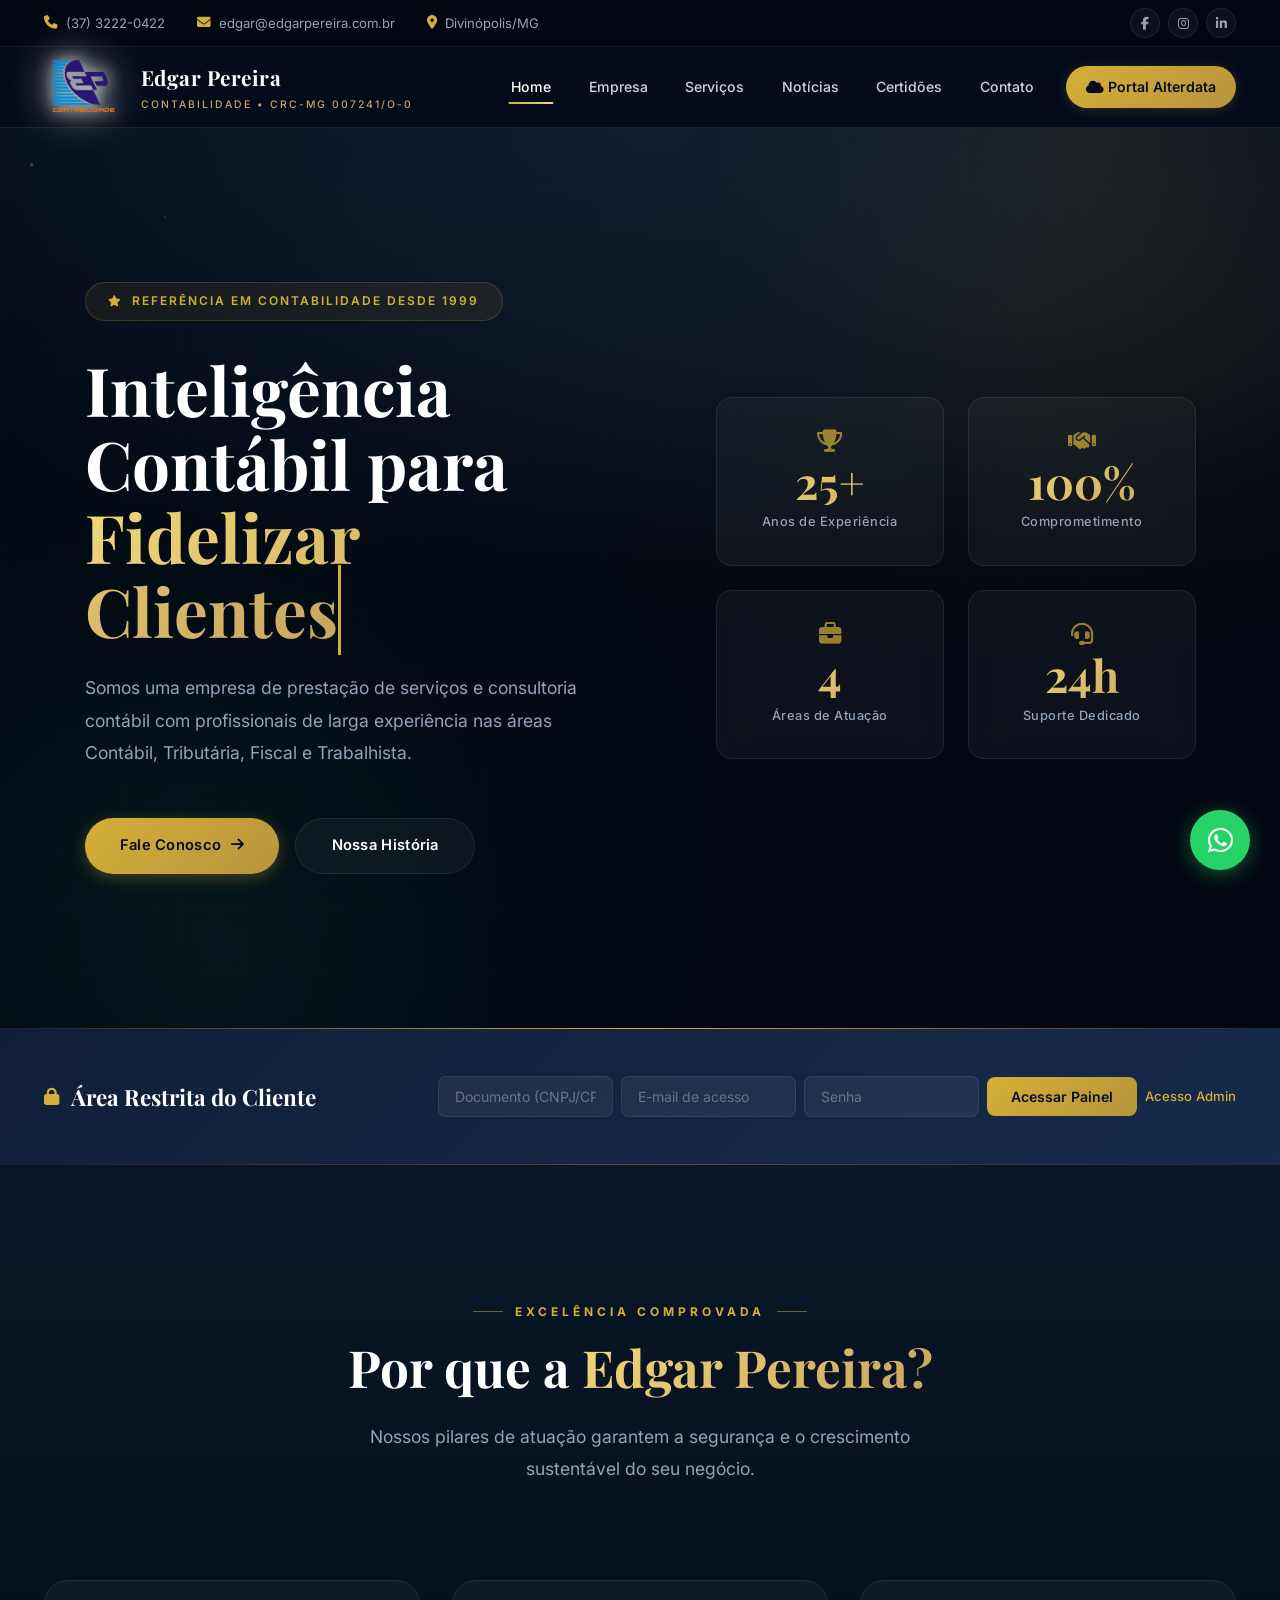
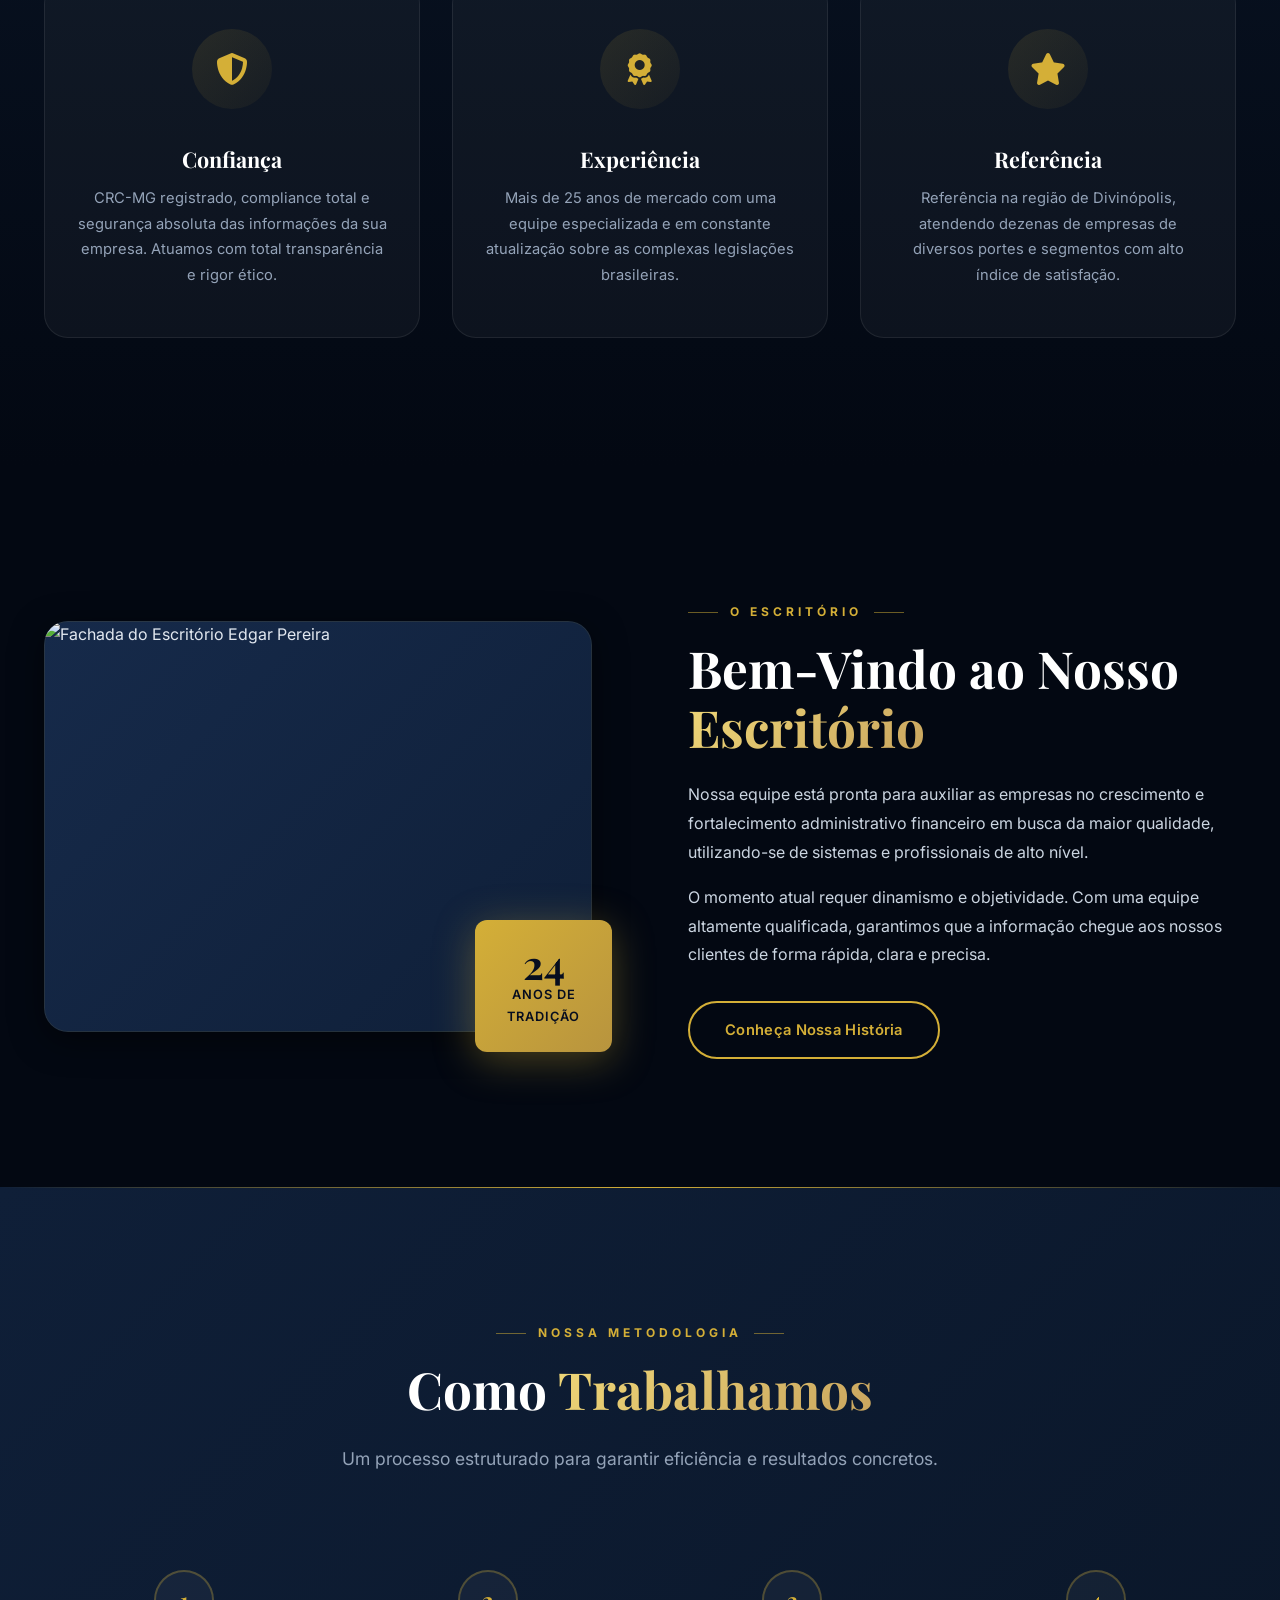
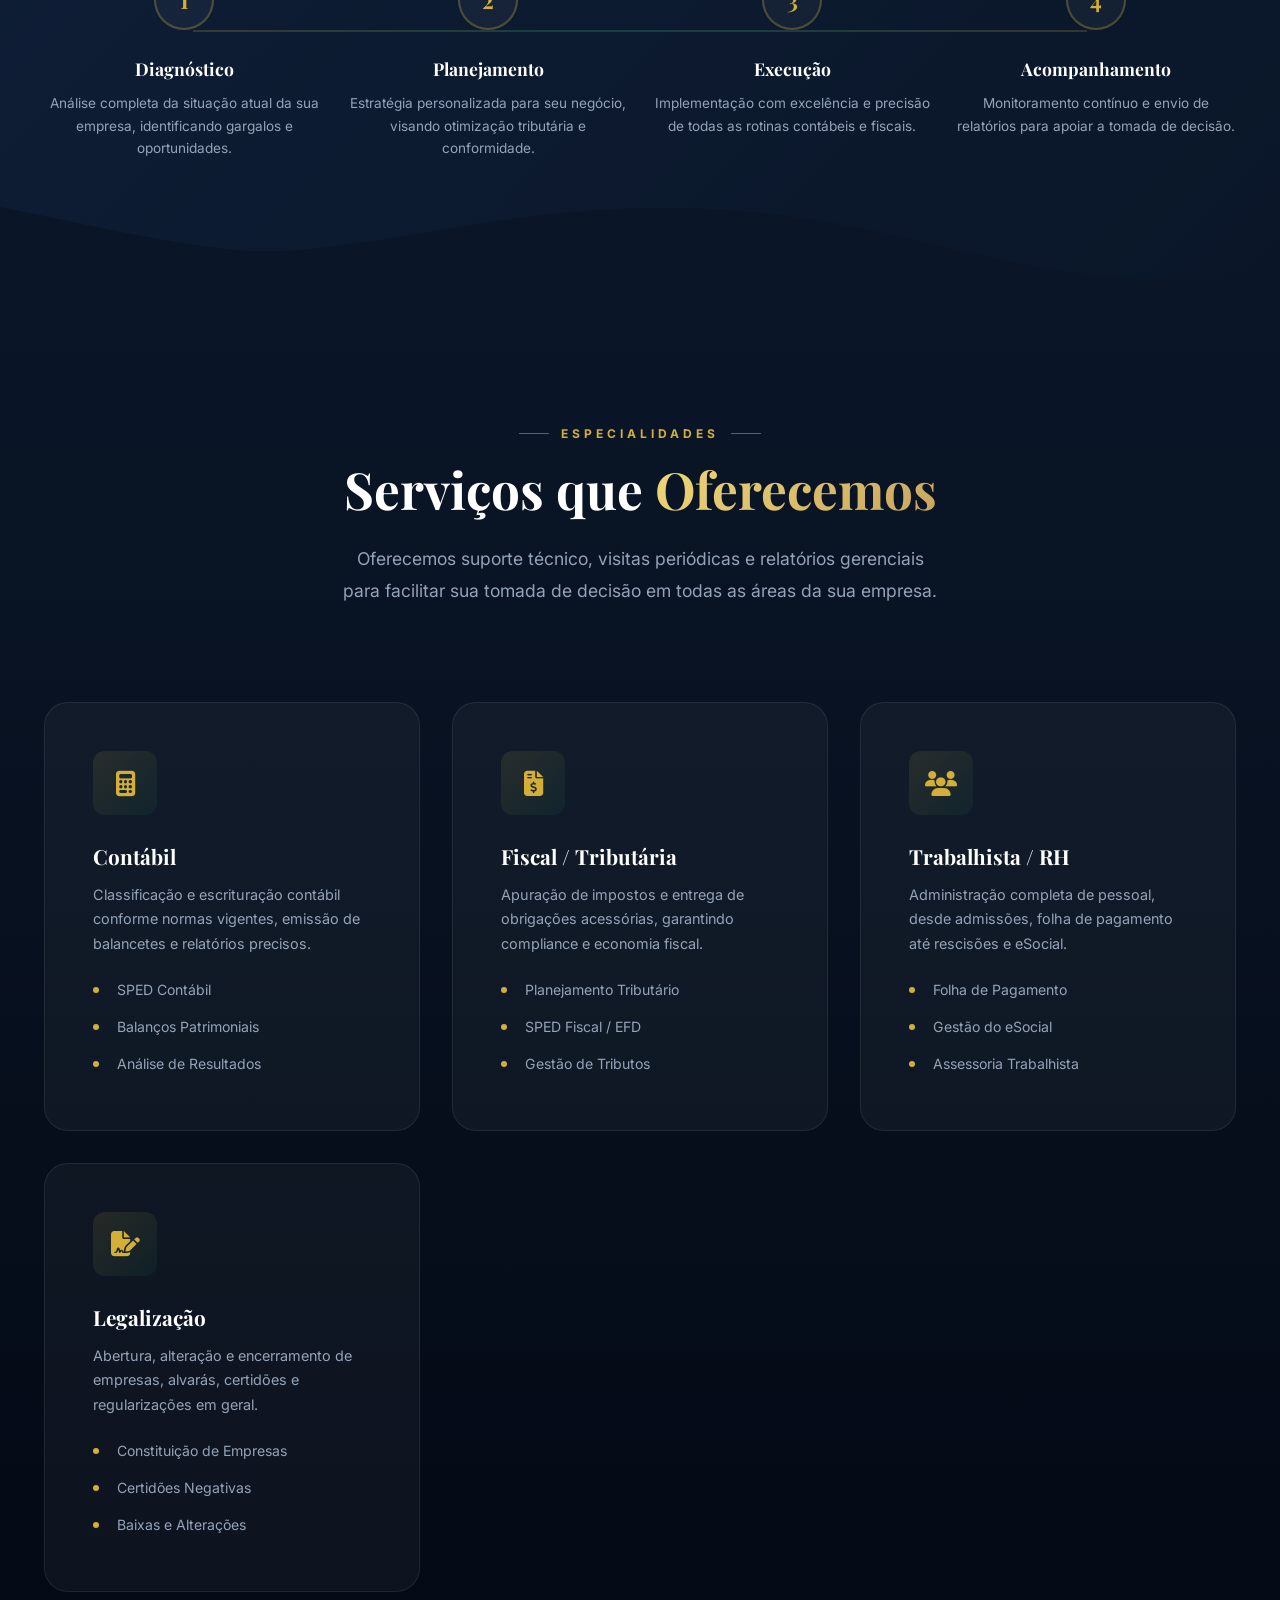
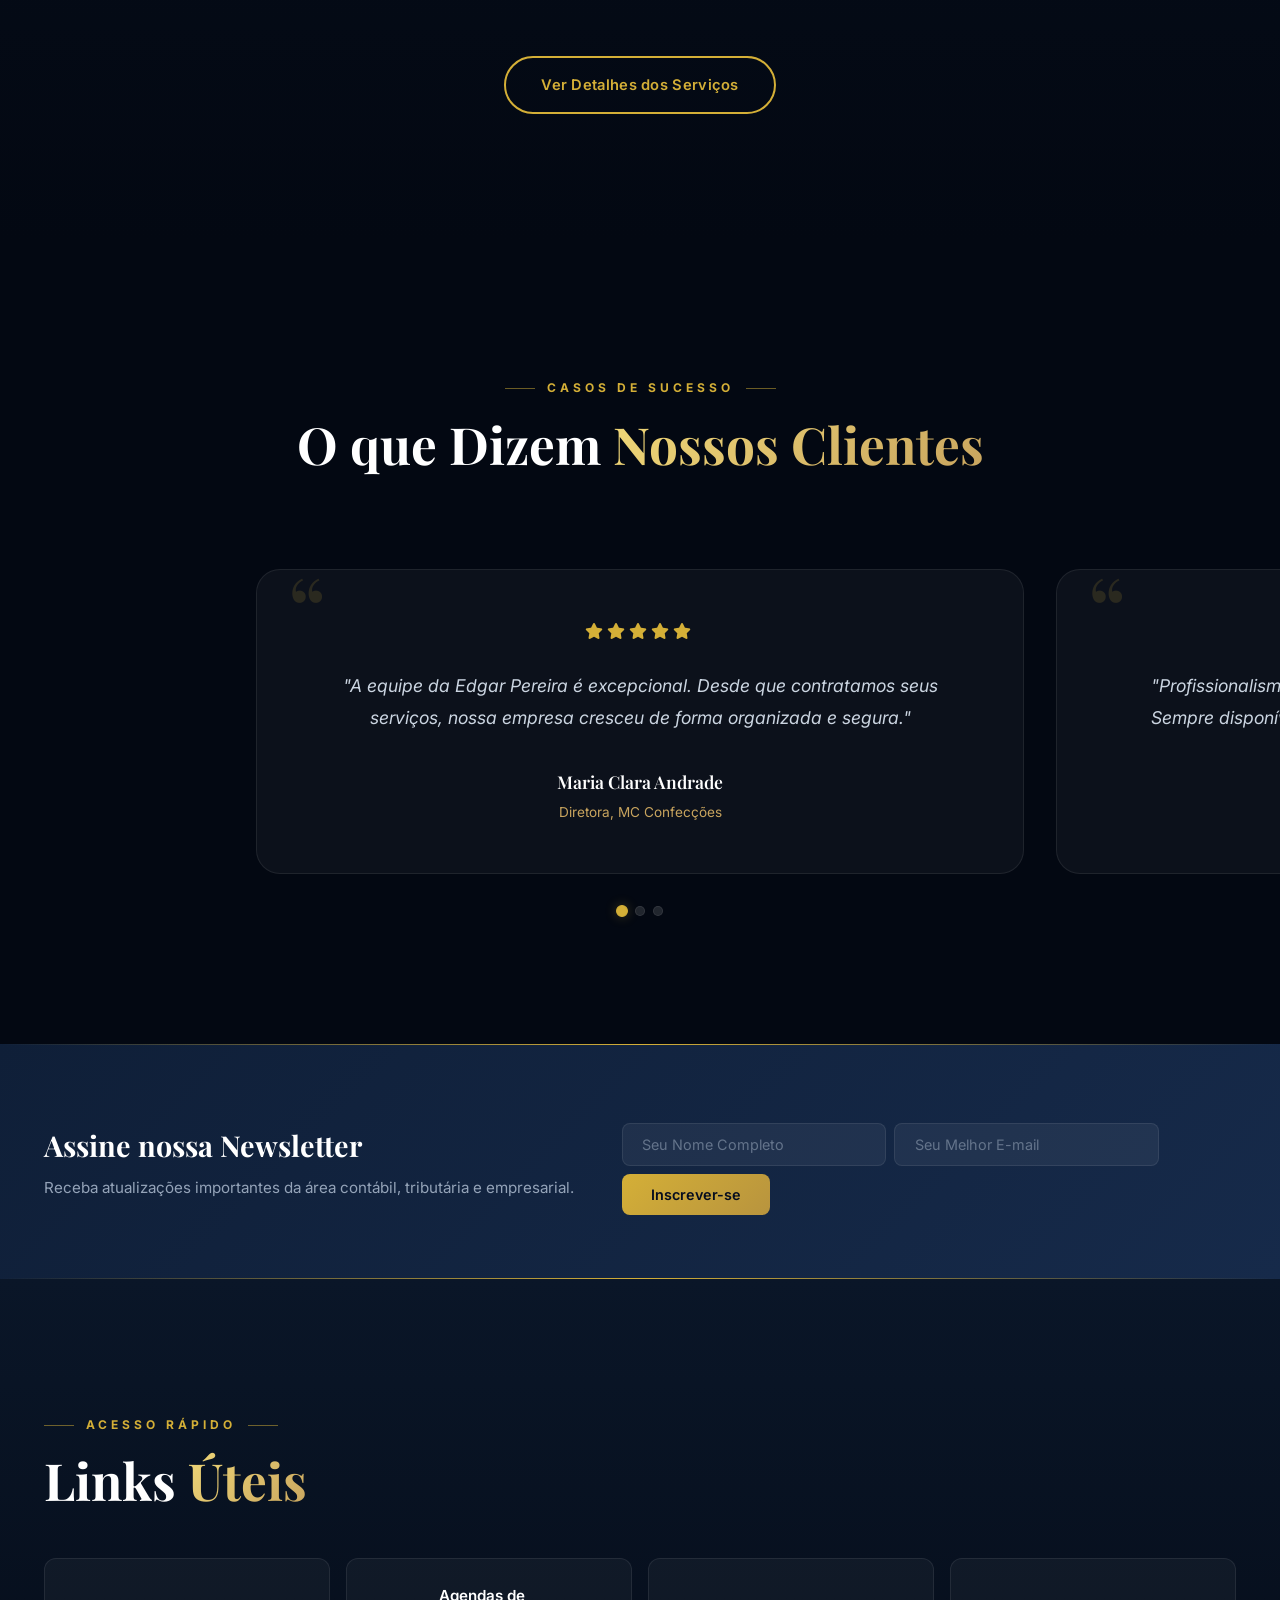
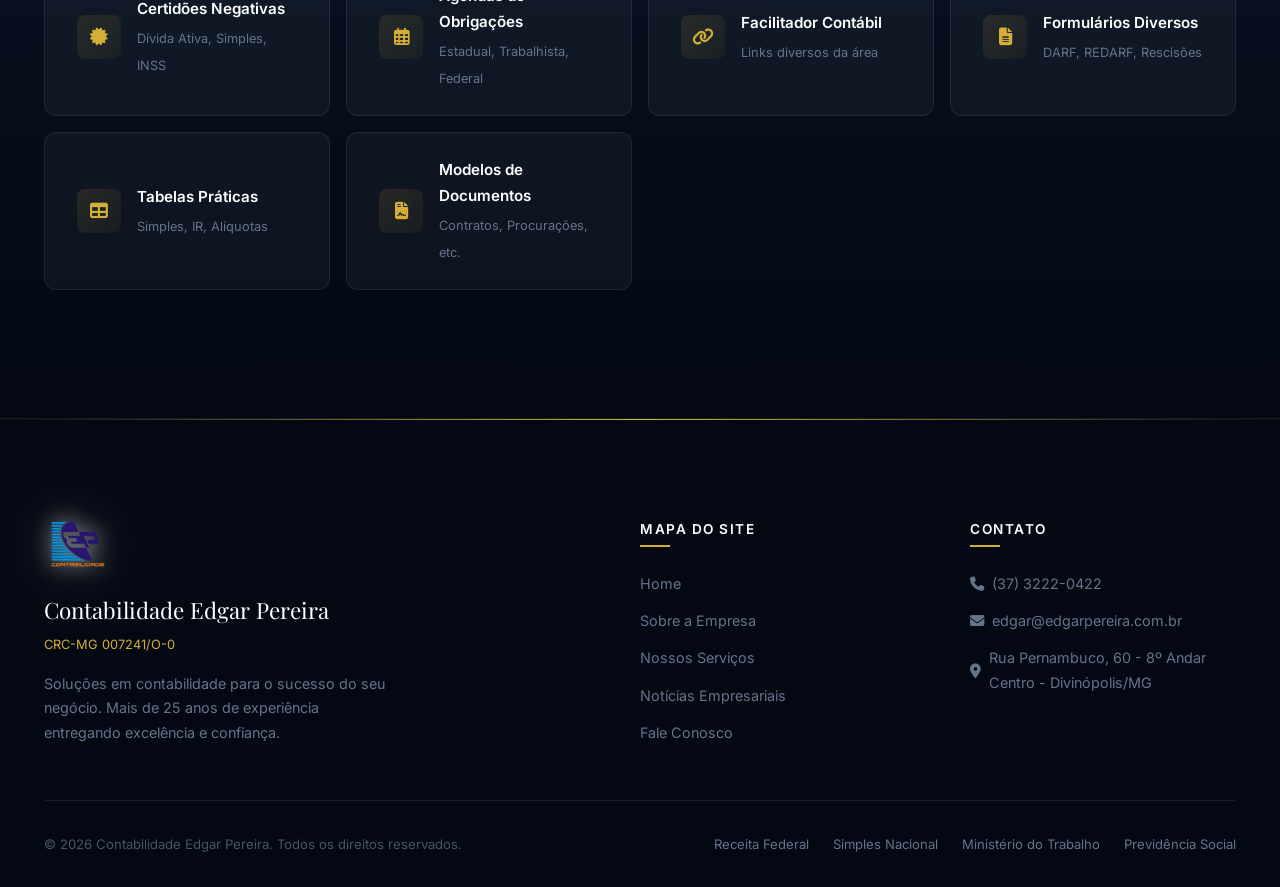
==== commit 3bf9ad4c: "feat: adiciona certidoes negativas" ====
--- a/index.html
+++ b/index.html
@@ -50,6 +50,7 @@
                 <a href="empresa.html">Empresa</a>
                 <a href="servicos.html">Serviços</a>
                 <a href="noticias.html">Notícias</a>
+                <a href="certidoes.html">Certidões</a>
                 <a href="contato.html">Contato</a>
                 <a href="https://packup.alterdata.com.br" target="_blank" class="btn-alterdata"><i class="fa-solid fa-cloud"></i> Portal Alterdata</a>
             </div>
@@ -354,7 +355,7 @@
             <h2 class="section-title">Links <span>Úteis</span></h2>
             
             <div class="links-grid" style="margin-top: var(--space-2xl);">
-                <a href="https://www.sitecontabil.com.br/certidoes.htm" target="_blank" class="link-card reveal stagger-1">
+                <a href="certidoes.html" class="link-card reveal stagger-1">
                     <div class="link-icon"><i class="fa-solid fa-certificate"></i></div>
                     <div>
                         <h4>Certidões Negativas</h4>
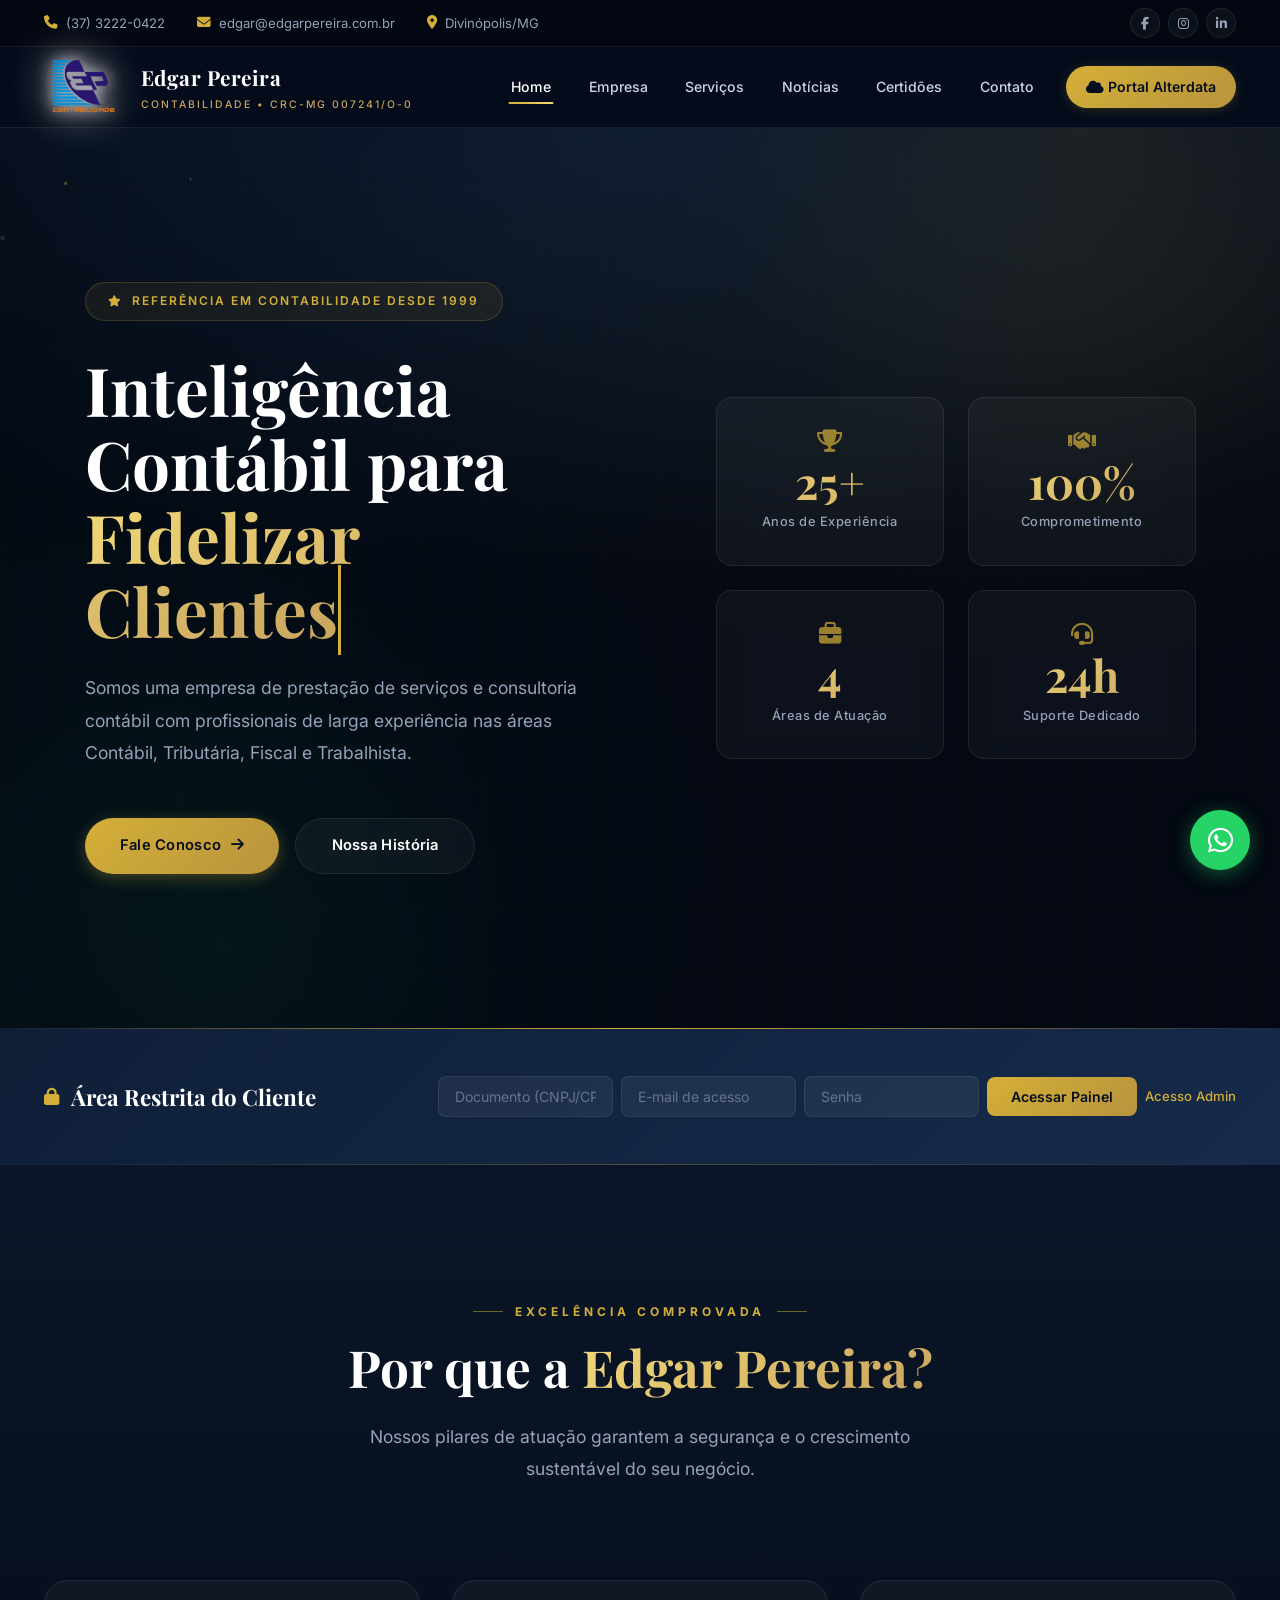
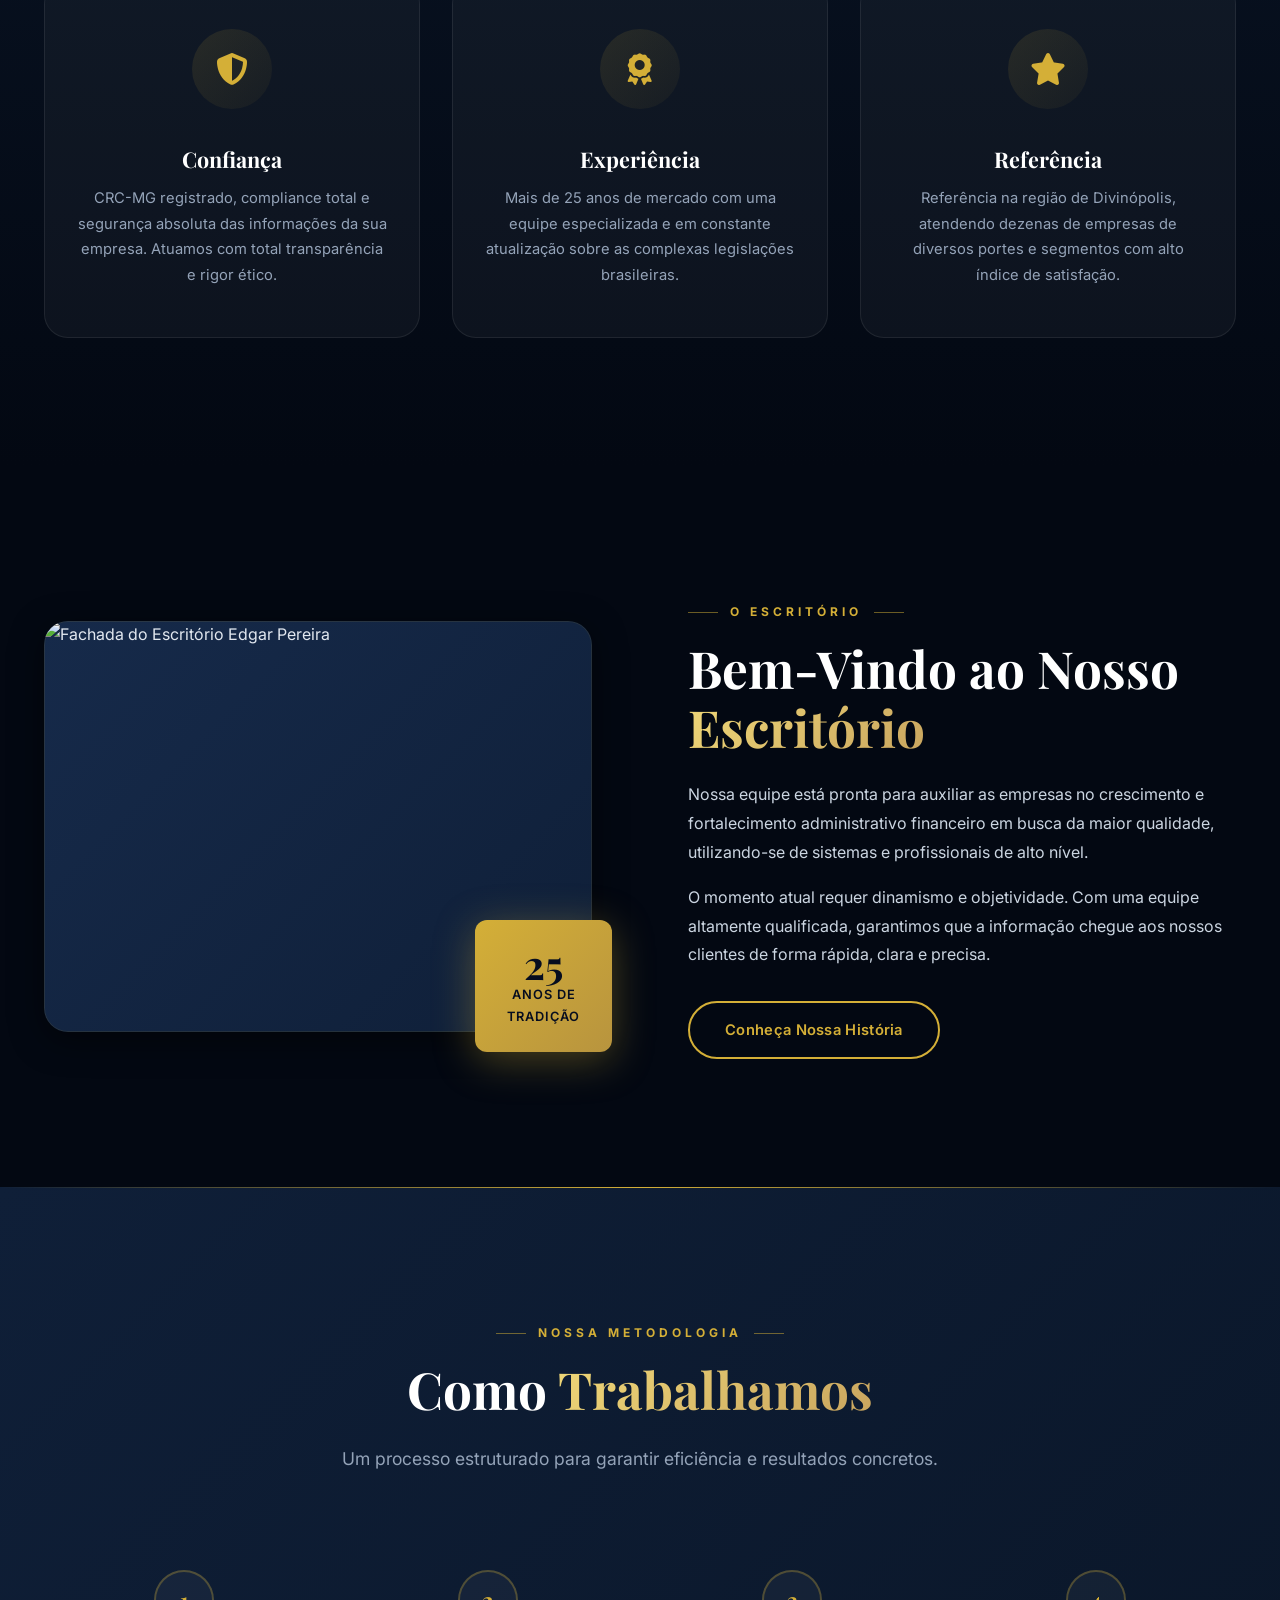
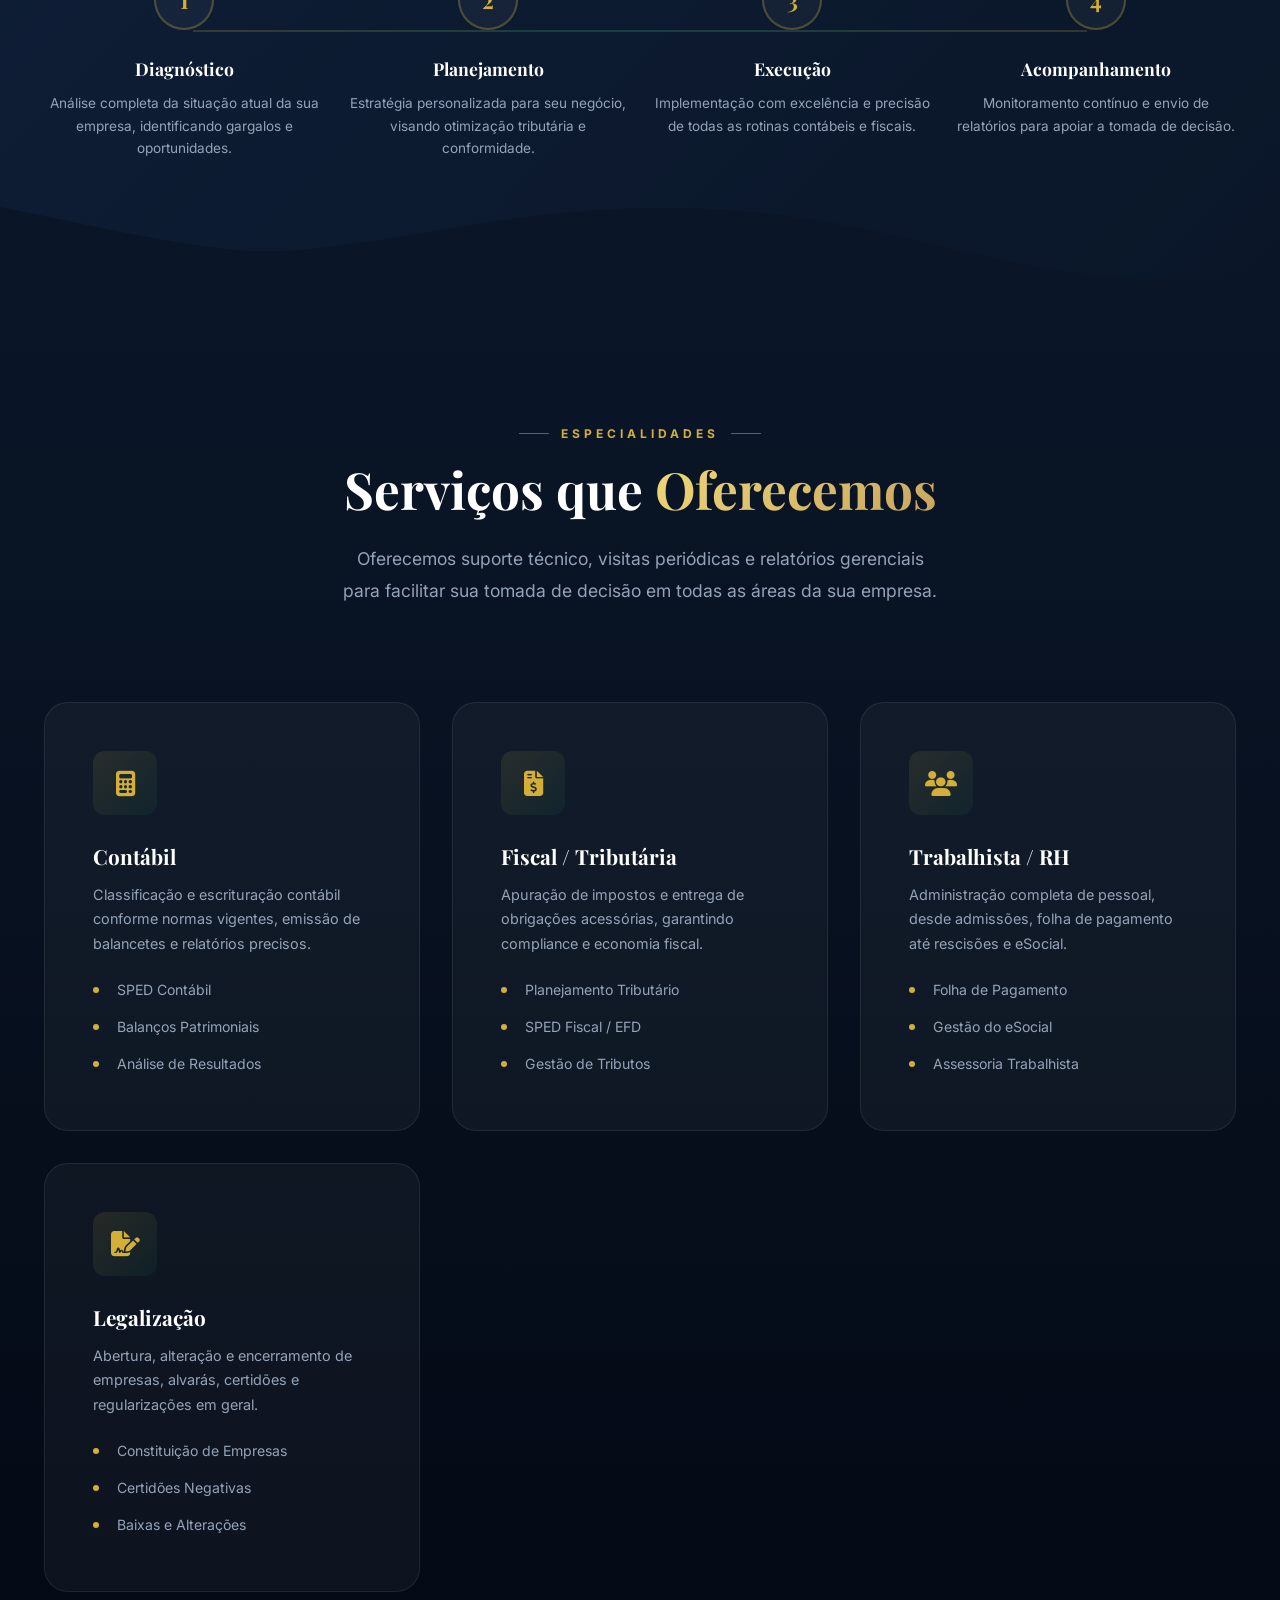
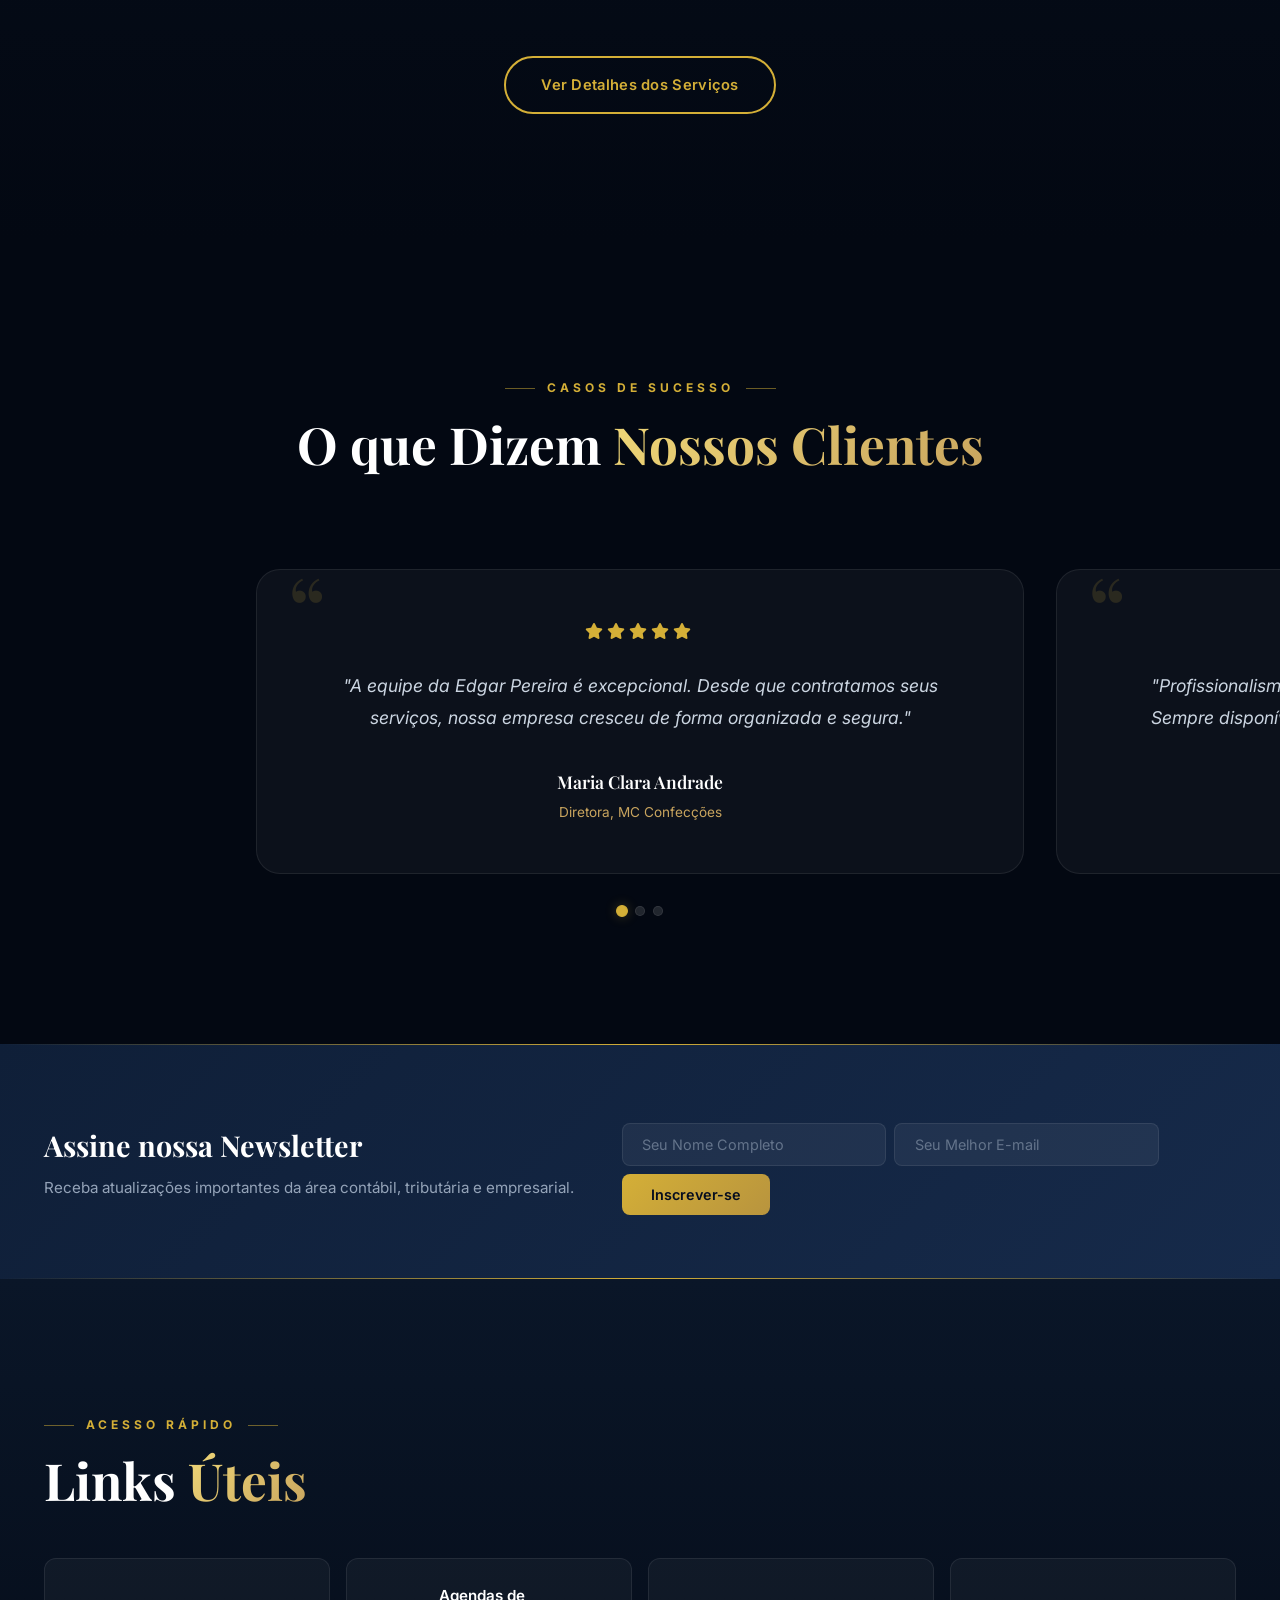
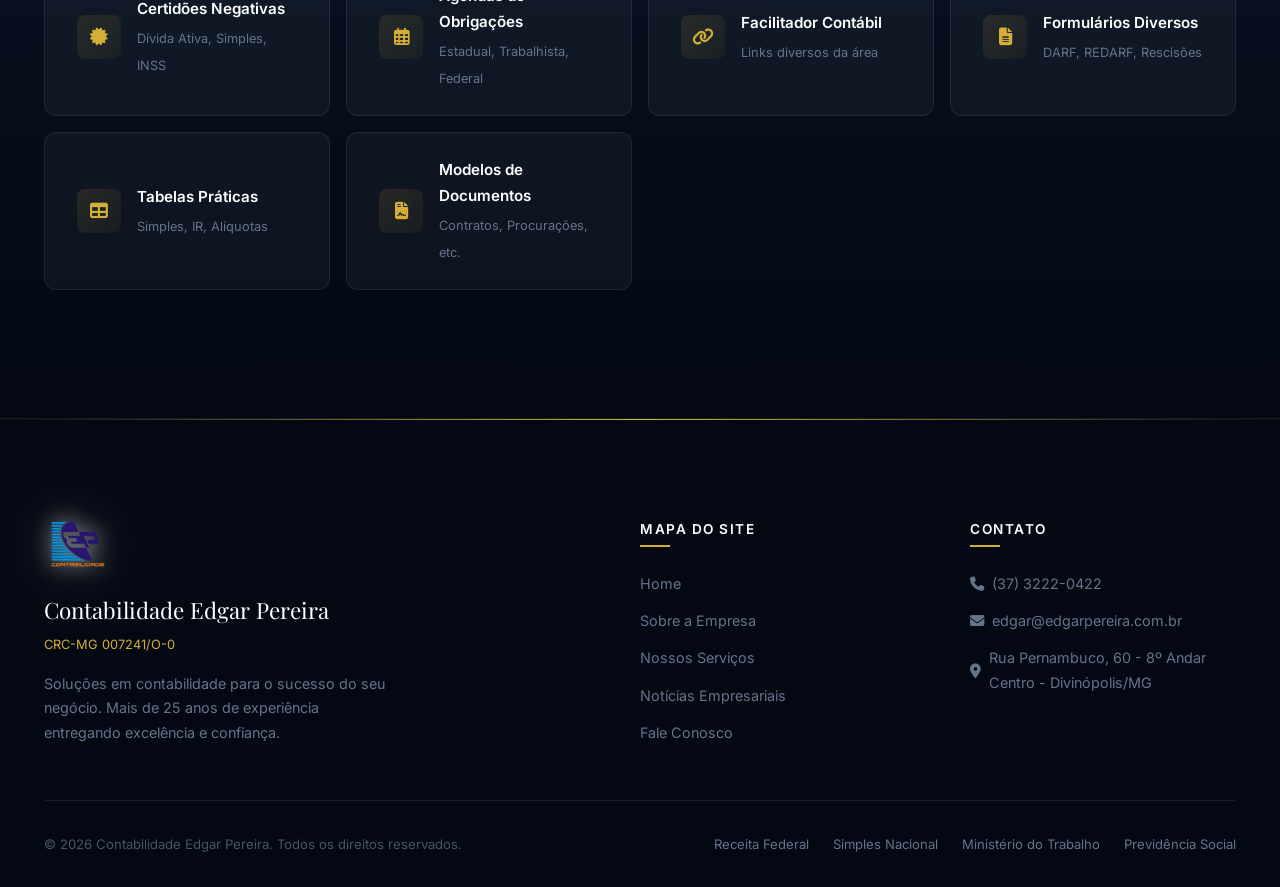
==== commit 8f1f63a6: "feat: adiciona certidoes negativas" ====
--- a/index.html
+++ b/index.html
@@ -362,7 +362,7 @@
                         <span>Dívida Ativa, Simples, INSS</span>
                     </div>
                 </a>
-                <a href="https://www.sitecontabil.com.br/agendas" target="_blank" class="link-card reveal stagger-2">
+                <a href="agendas.html" class="link-card reveal stagger-2">
                     <div class="link-icon"><i class="fa-regular fa-calendar-days"></i></div>
                     <div>
                         <h4>Agendas de Obrigações</h4>
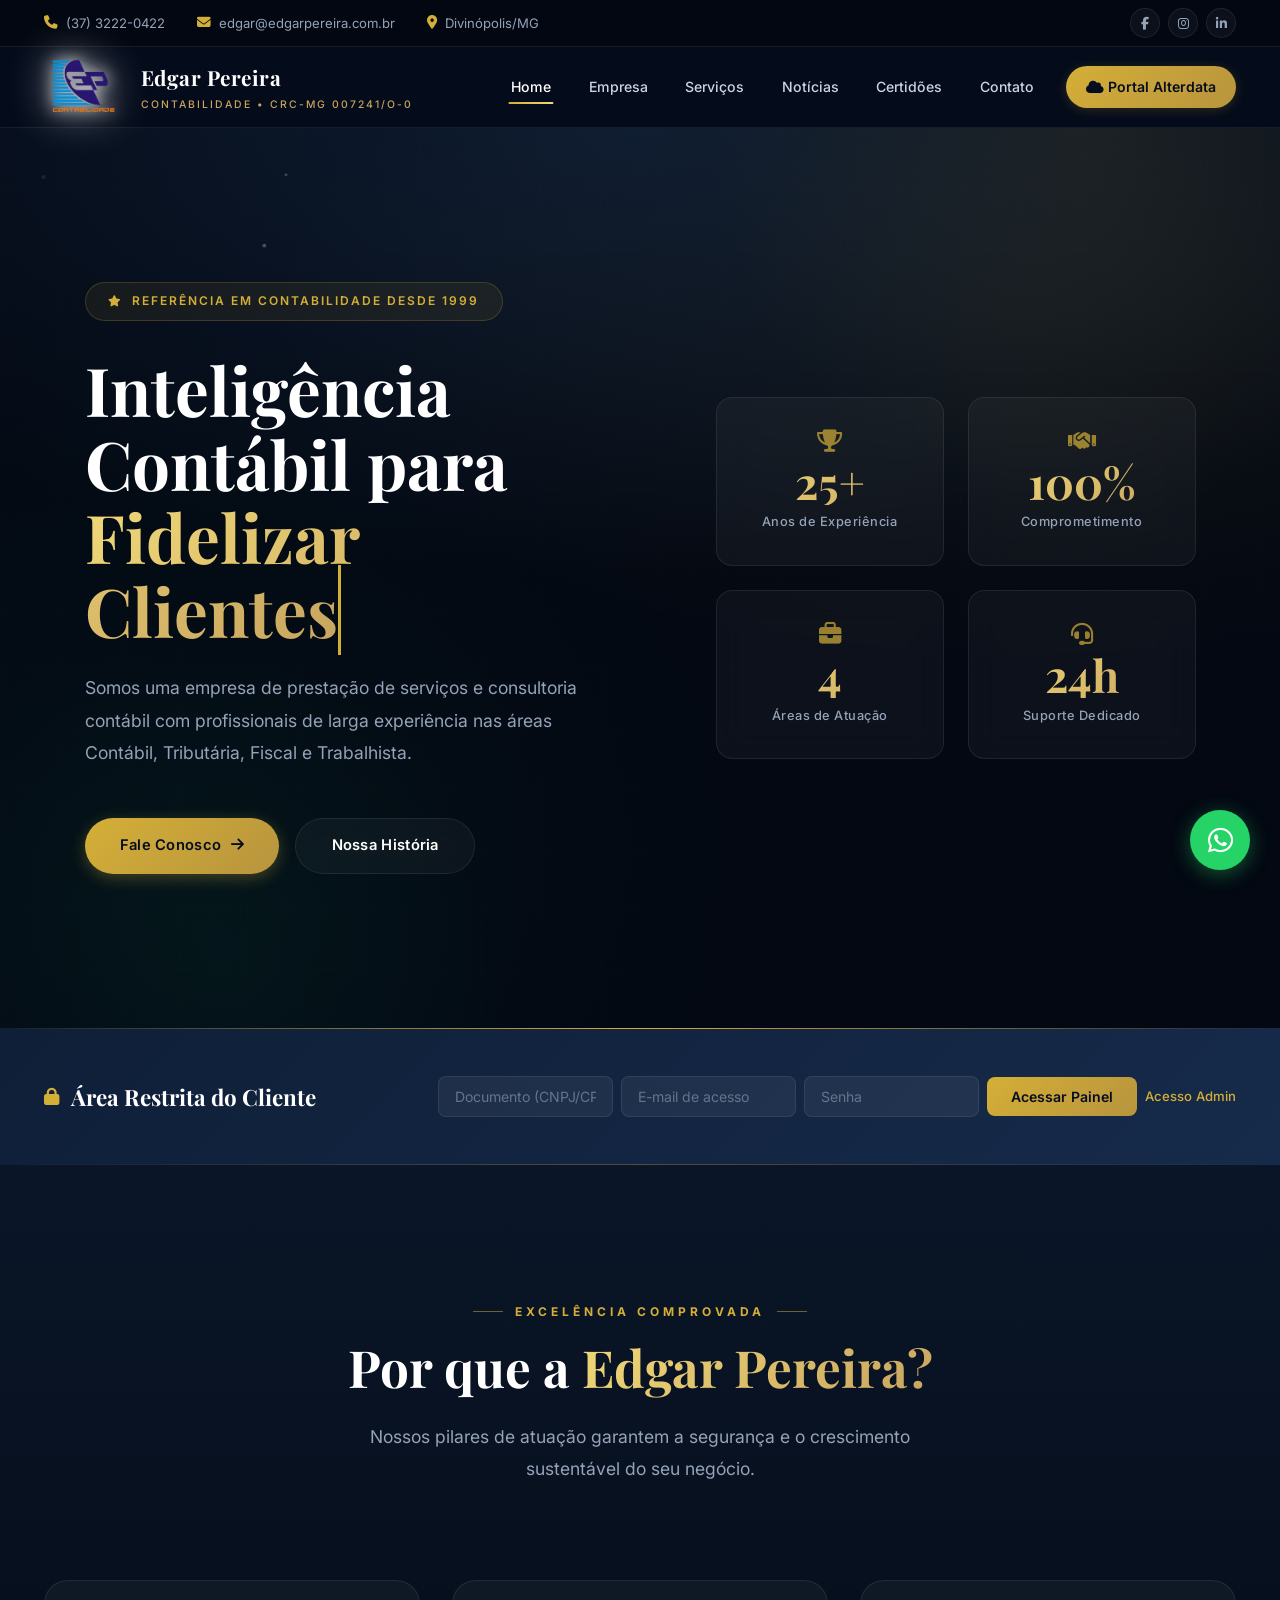
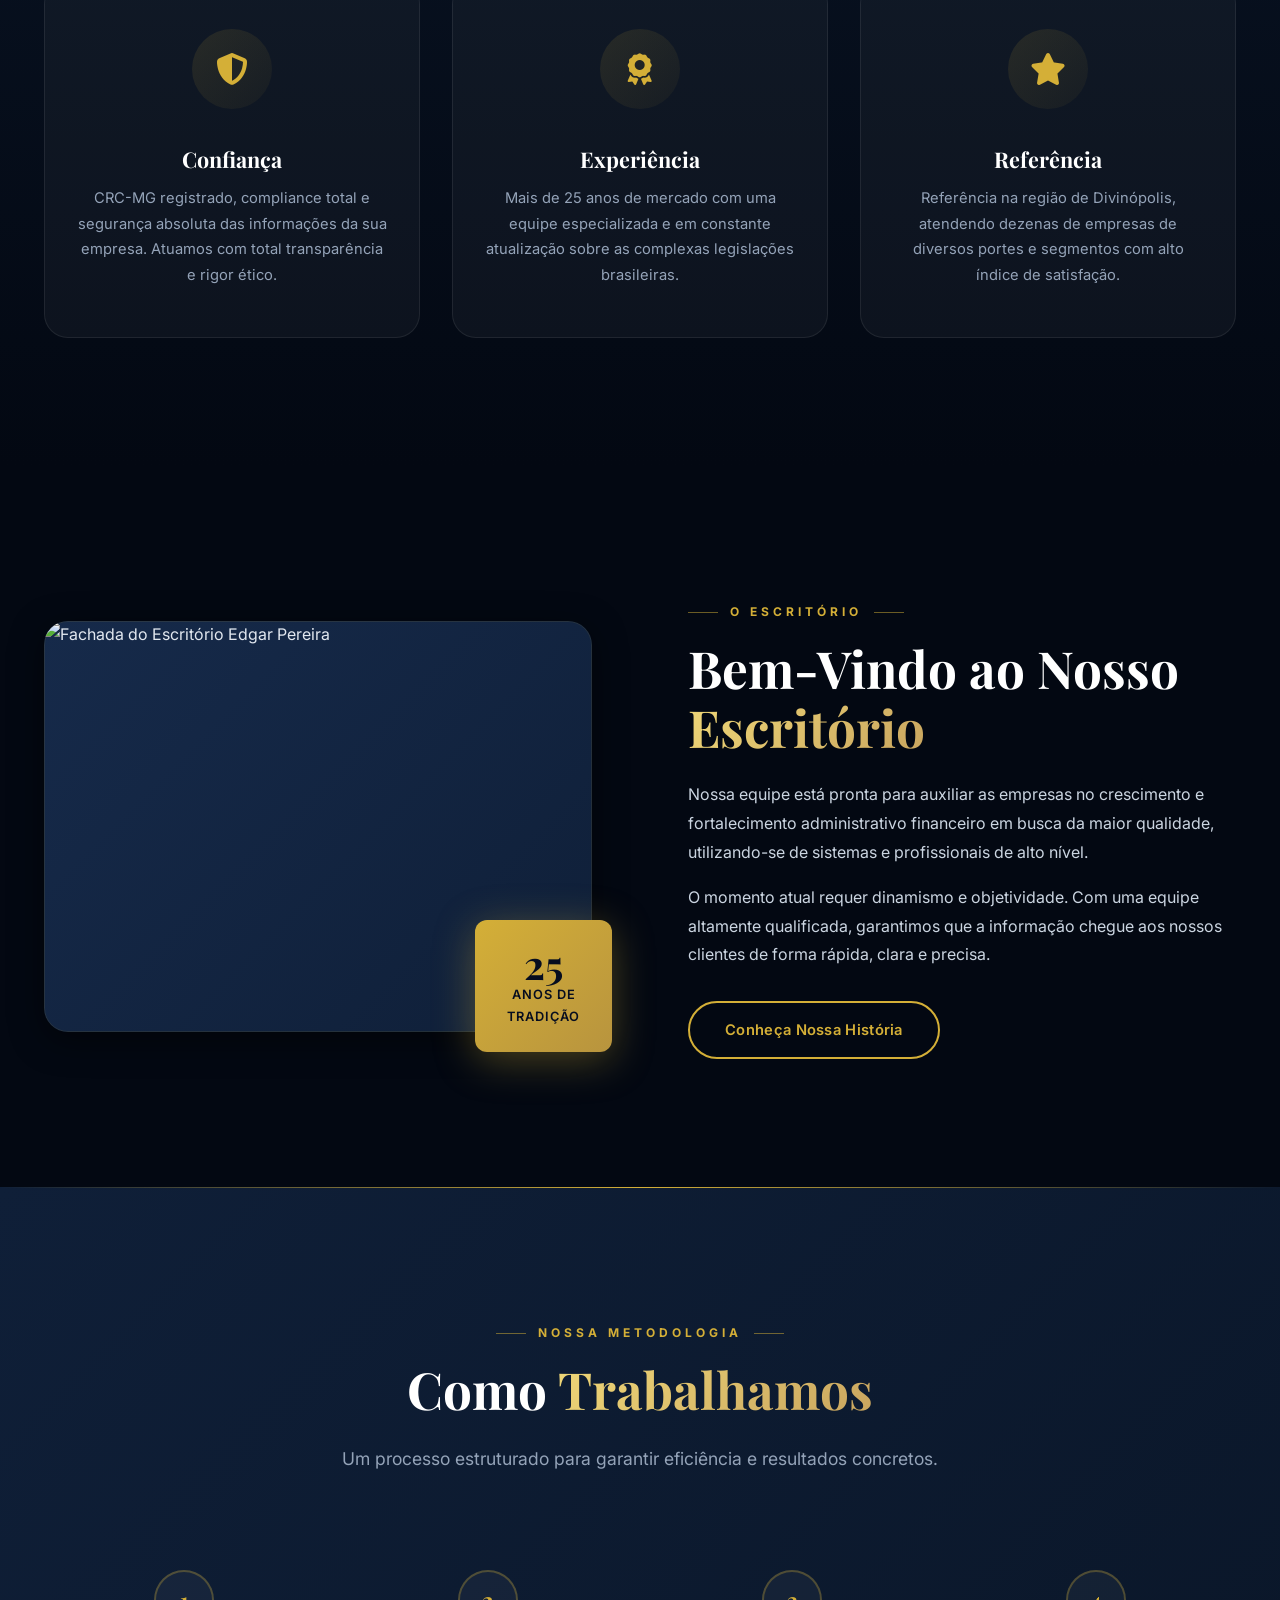
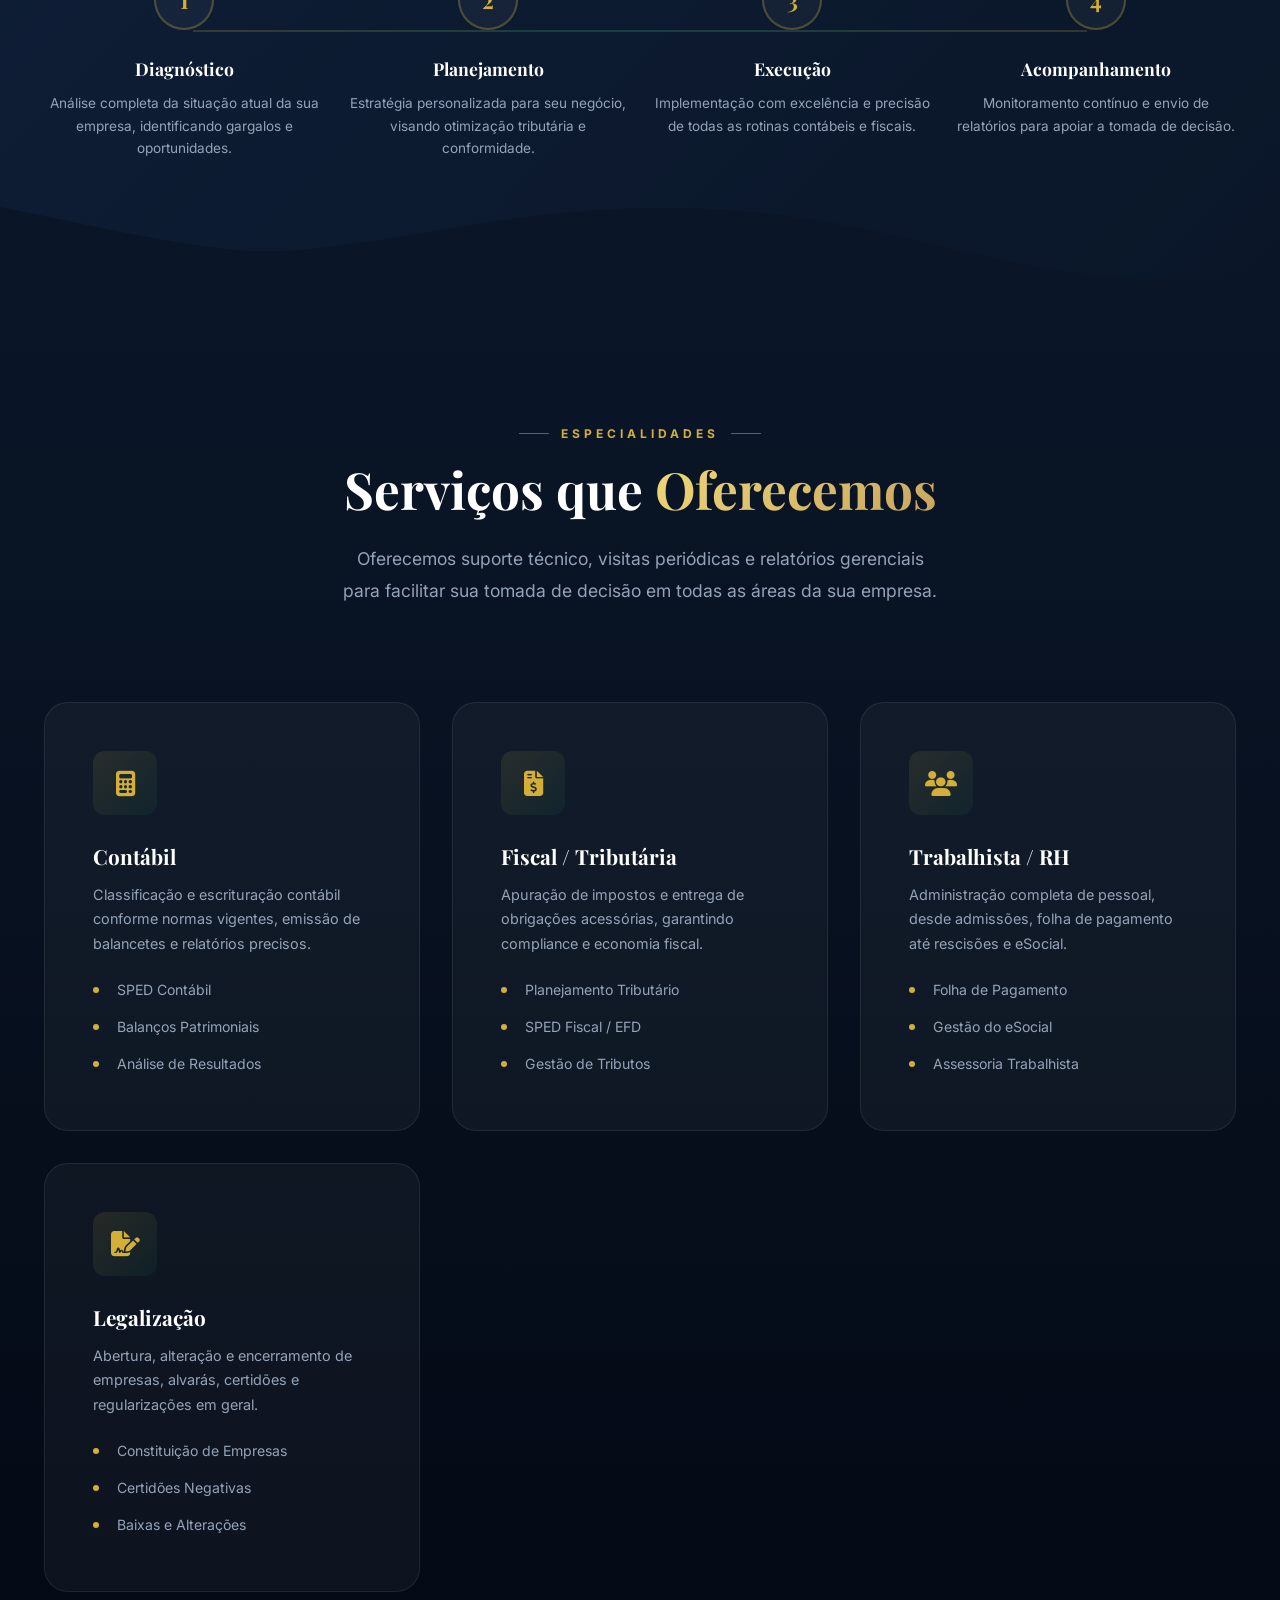
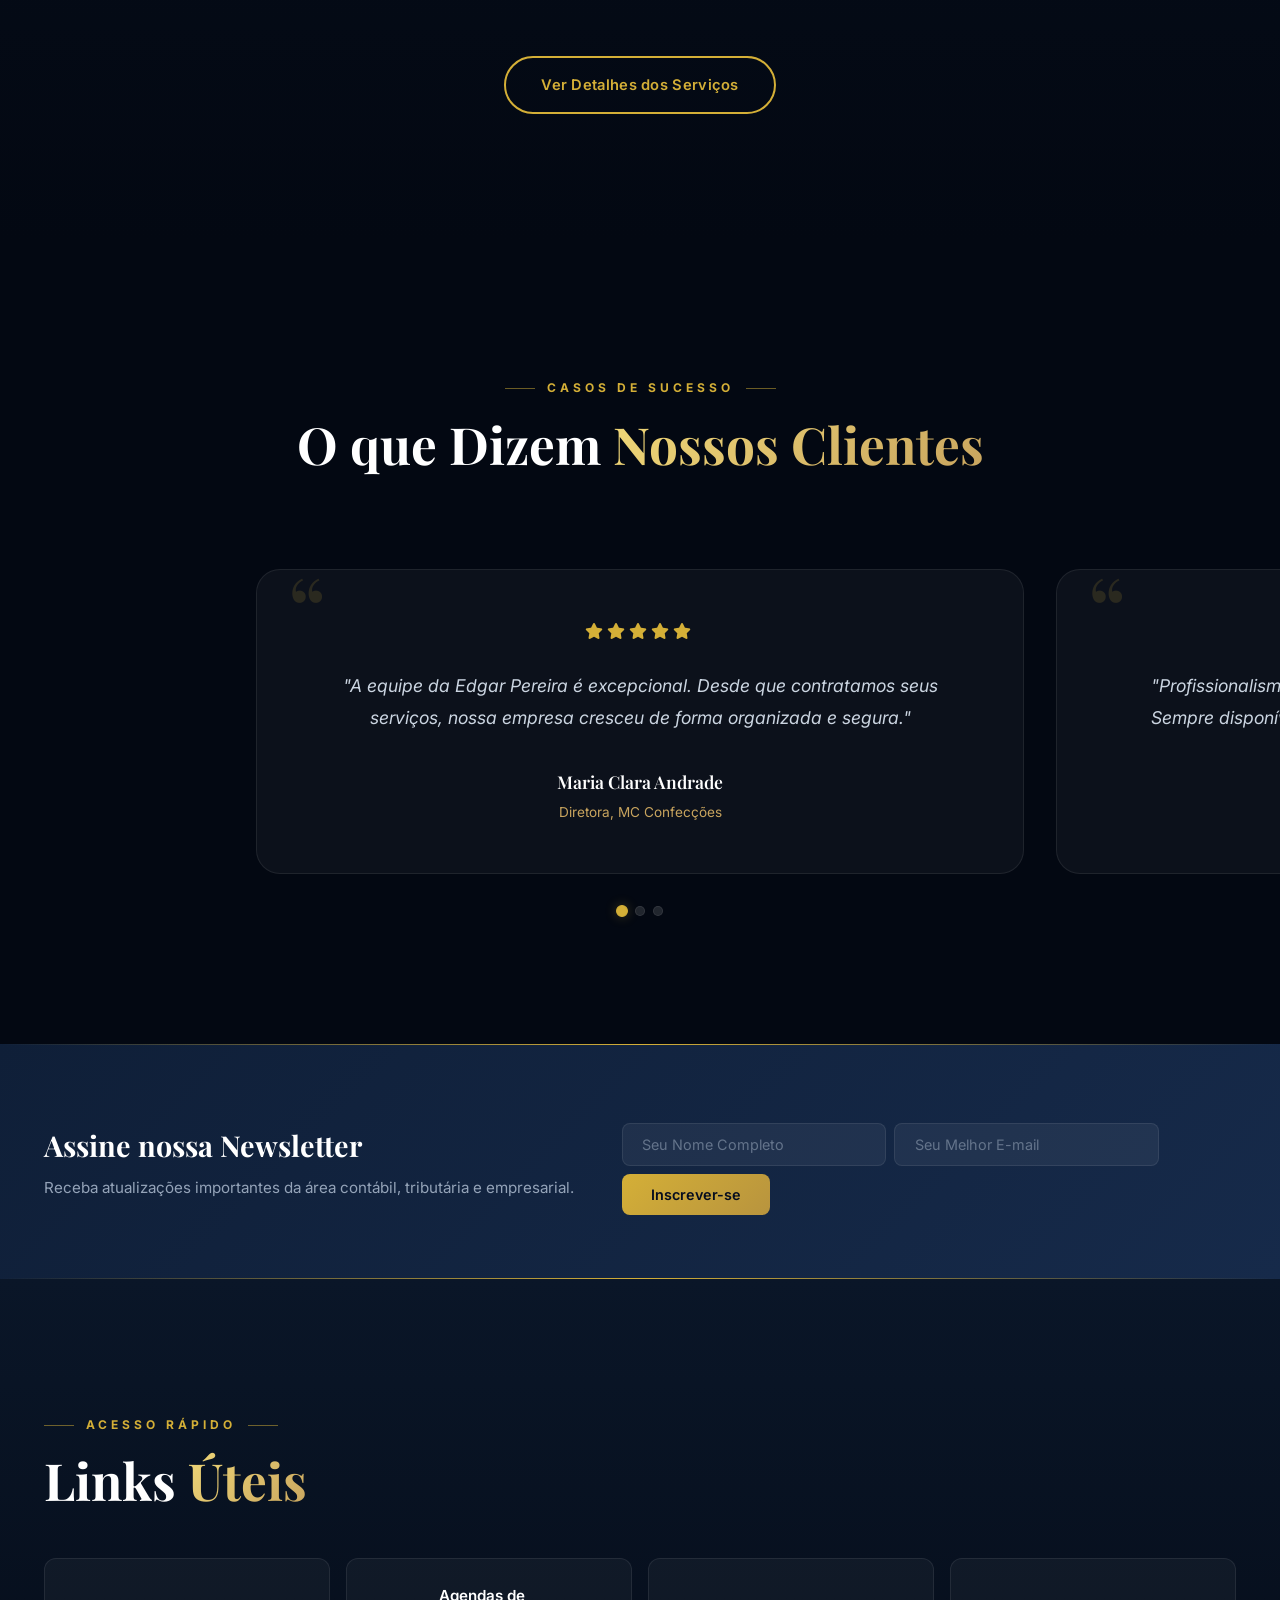
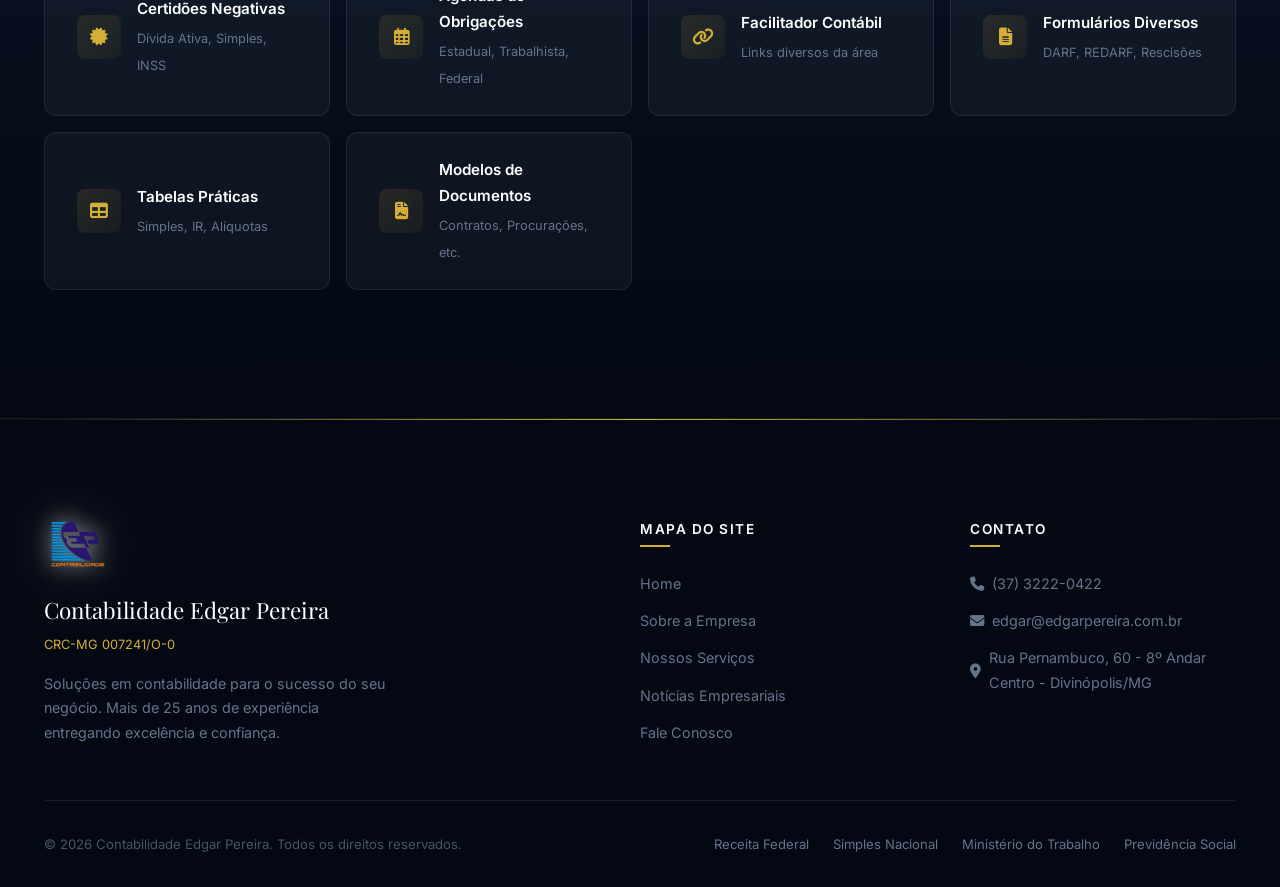
==== commit 78463613: "feat: adiciona certidoes negativas" ====
--- a/index.html
+++ b/index.html
@@ -369,28 +369,28 @@
                         <span>Estadual, Trabalhista, Federal</span>
                     </div>
                 </a>
-                <a href="https://www.sitecontabil.com.br/facilitador.htm" target="_blank" class="link-card reveal stagger-3">
+                <a href="facilitador.html" class="link-card reveal stagger-3">
                     <div class="link-icon"><i class="fa-solid fa-link"></i></div>
                     <div>
                         <h4>Facilitador Contábil</h4>
                         <span>Links diversos da área</span>
                     </div>
                 </a>
-                <a href="https://www.sitecontabil.com.br/formularios/" target="_blank" class="link-card reveal stagger-4">
+                <a href="formularios.html" class="link-card reveal stagger-4">
                     <div class="link-icon"><i class="fa-solid fa-file-lines"></i></div>
                     <div>
                         <h4>Formulários Diversos</h4>
                         <span>DARF, REDARF, Rescisões</span>
                     </div>
                 </a>
-                <a href="https://www.sitecontabil.com.br/tabelas_praticas.htm" target="_blank" class="link-card reveal stagger-5">
+                <a href="tabelas.html" class="link-card reveal stagger-5">
                     <div class="link-icon"><i class="fa-solid fa-table"></i></div>
                     <div>
                         <h4>Tabelas Práticas</h4>
                         <span>Simples, IR, Alíquotas</span>
                     </div>
                 </a>
-                <a href="https://www.sitecontabil.com.br/modelos_contrato.htm" target="_blank" class="link-card reveal stagger-6">
+                <a href="modelos.html" class="link-card reveal stagger-6">
                     <div class="link-icon"><i class="fa-solid fa-file-contract"></i></div>
                     <div>
                         <h4>Modelos de Documentos</h4>
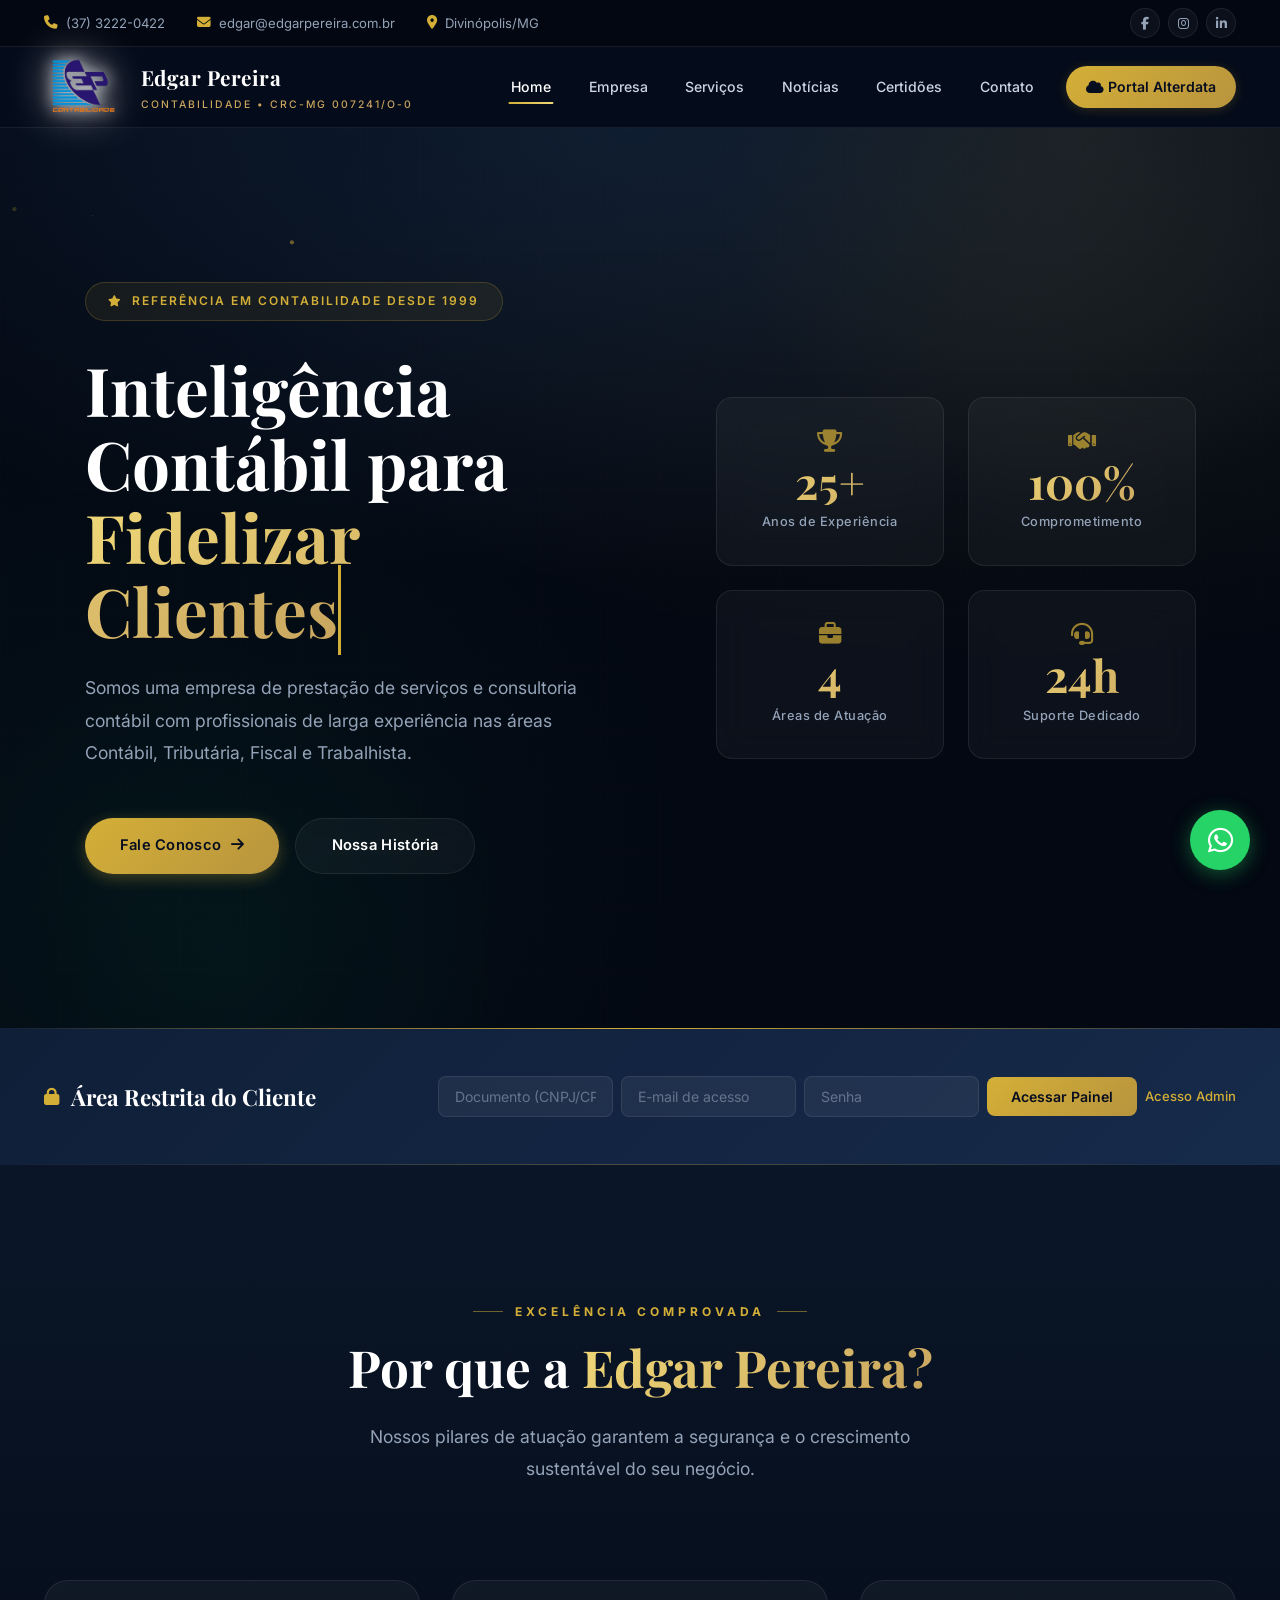
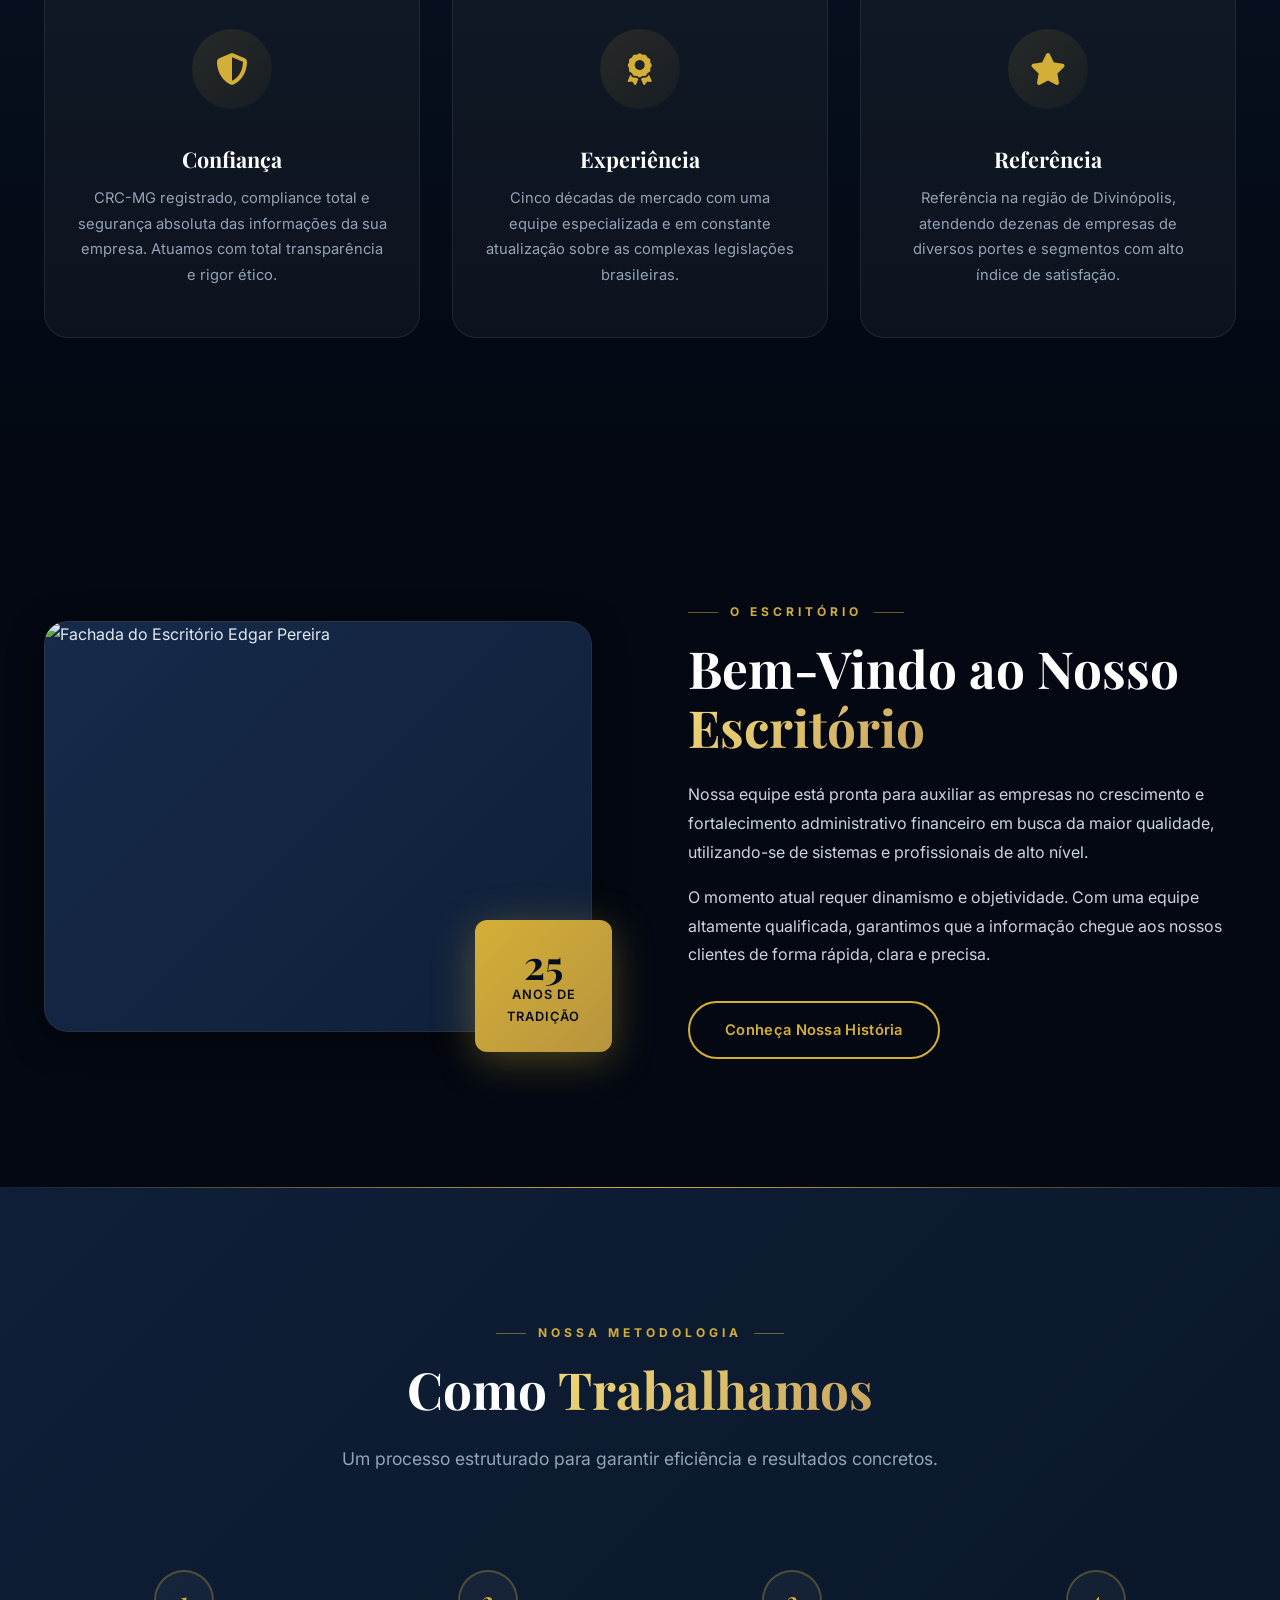
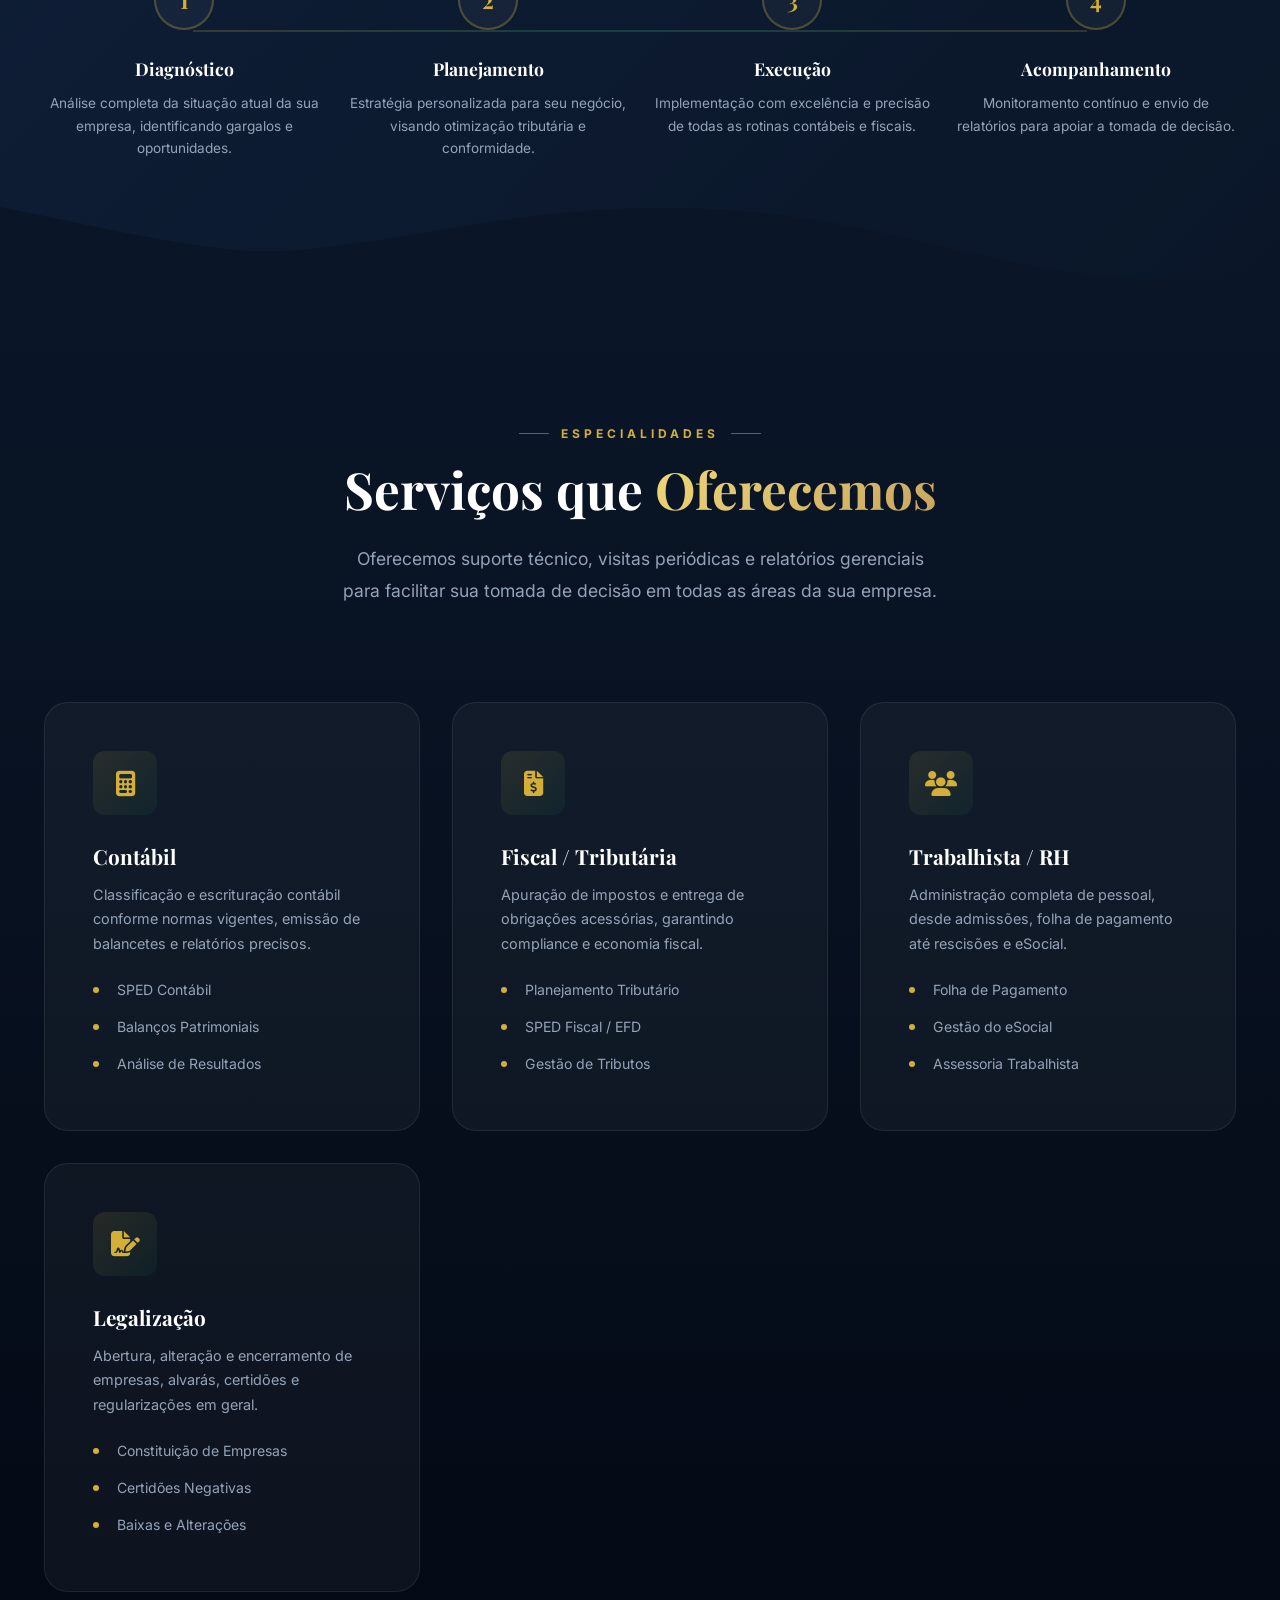
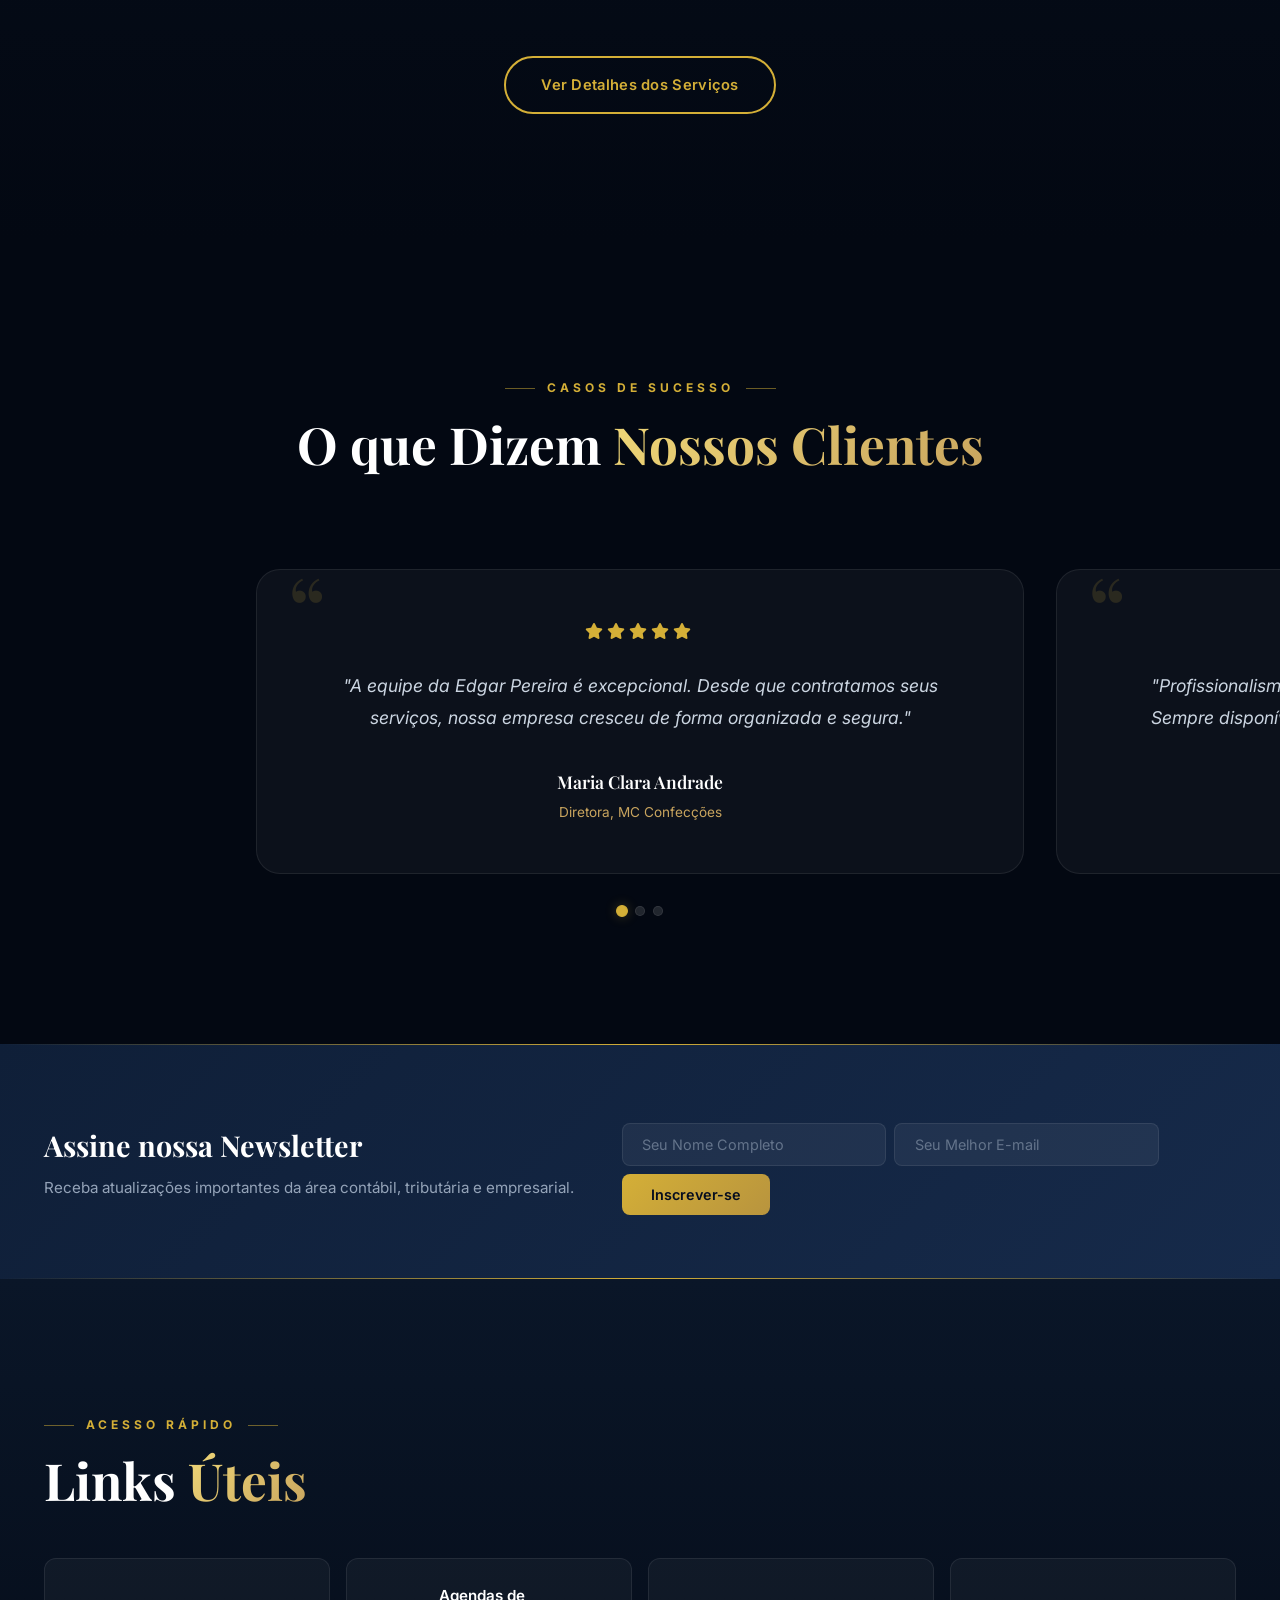
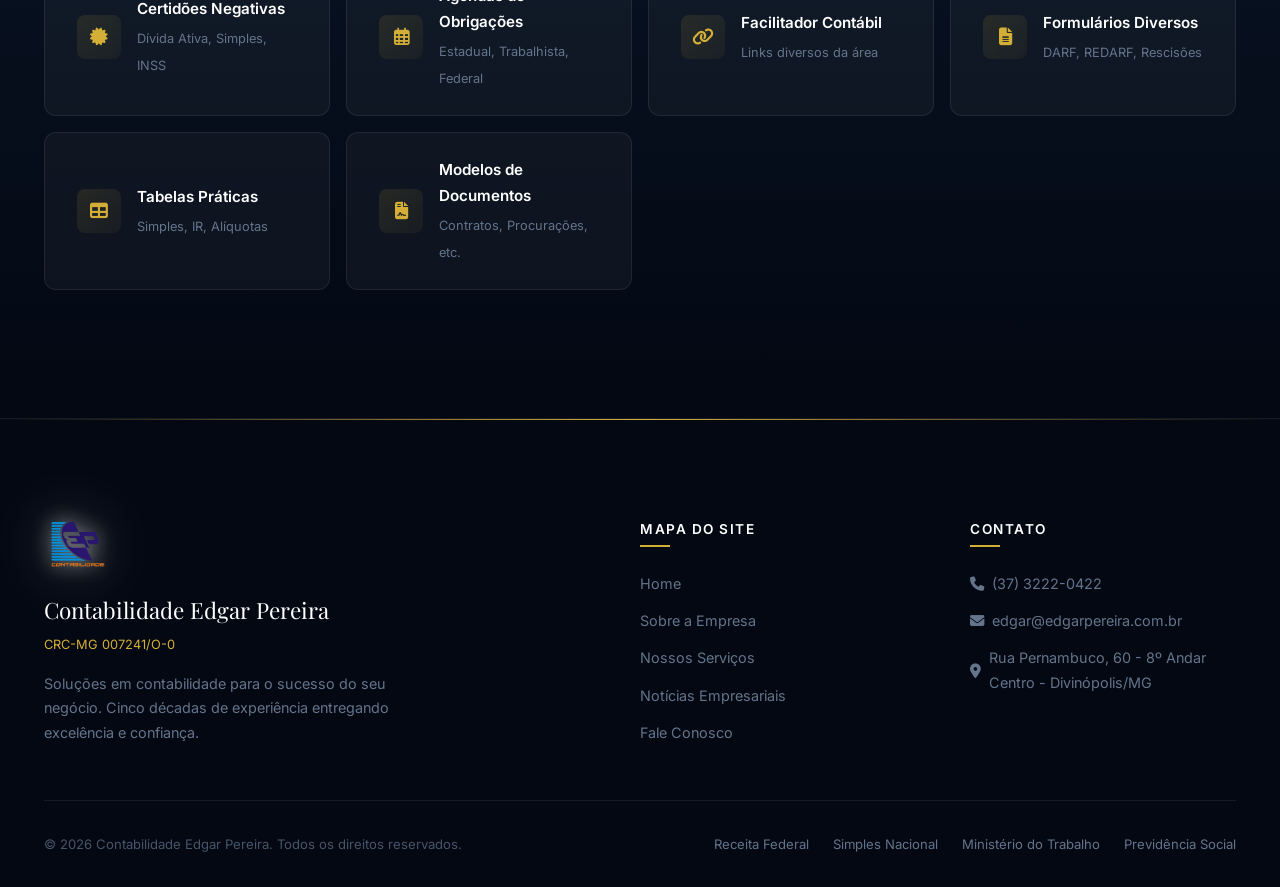
==== commit 4dcf22cf: "feat: adiciona certidoes negativas" ====
--- a/index.html
+++ b/index.html
@@ -1,10 +1,10 @@
-<!DOCTYPE html>
+﻿<!DOCTYPE html>
 <html lang="pt-br">
 <head>
     <meta charset="UTF-8">
     <meta name="viewport" content="width=device-width, initial-scale=1.0">
     <title>Contabilidade Edgar Pereira | Soluções Contábeis de Excelência</title>
-    <meta name="description" content="Especialistas em assessoria contábil, fiscal, trabalhista e legalização de empresas. Mais de 25 anos de experiência e soluções inteligentes para seu negócio.">
+    <meta name="description" content="Especialistas em assessoria contábil, fiscal, trabalhista e legalização de empresas. Cinco décadas de experiência e soluções inteligentes para seu negócio.">
     
     <!-- CSS & Fonts -->
     <link rel="stylesheet" href="css/style.css">
@@ -140,7 +140,7 @@
                 <div class="trust-card reveal stagger-2">
                     <div class="trust-icon"><i class="fa-solid fa-award"></i></div>
                     <h3>Experiência</h3>
-                    <p>Mais de 25 anos de mercado com uma equipe especializada e em constante atualização sobre as complexas legislações brasileiras.</p>
+                    <p>Cinco décadas de mercado com uma equipe especializada e em constante atualização sobre as complexas legislações brasileiras.</p>
                 </div>
                 <div class="trust-card reveal stagger-3">
                     <div class="trust-icon"><i class="fa-solid fa-star"></i></div>
@@ -409,7 +409,7 @@
                     <img src="logo.png" alt="Contabilidade Edgar Pereira" class="footer-logo">
                     <div class="brand-name">Contabilidade Edgar Pereira</div>
                     <div class="brand-crc">CRC-MG 007241/O-0</div>
-                    <p>Soluções em contabilidade para o sucesso do seu negócio. Mais de 25 anos de experiência entregando excelência e confiança.</p>
+                    <p>Soluções em contabilidade para o sucesso do seu negócio. Cinco décadas de experiência entregando excelência e confiança.</p>
                 </div>
                 
                 <div class="footer-links">
@@ -492,3 +492,4 @@
     </script>
 </body>
 </html>
+
